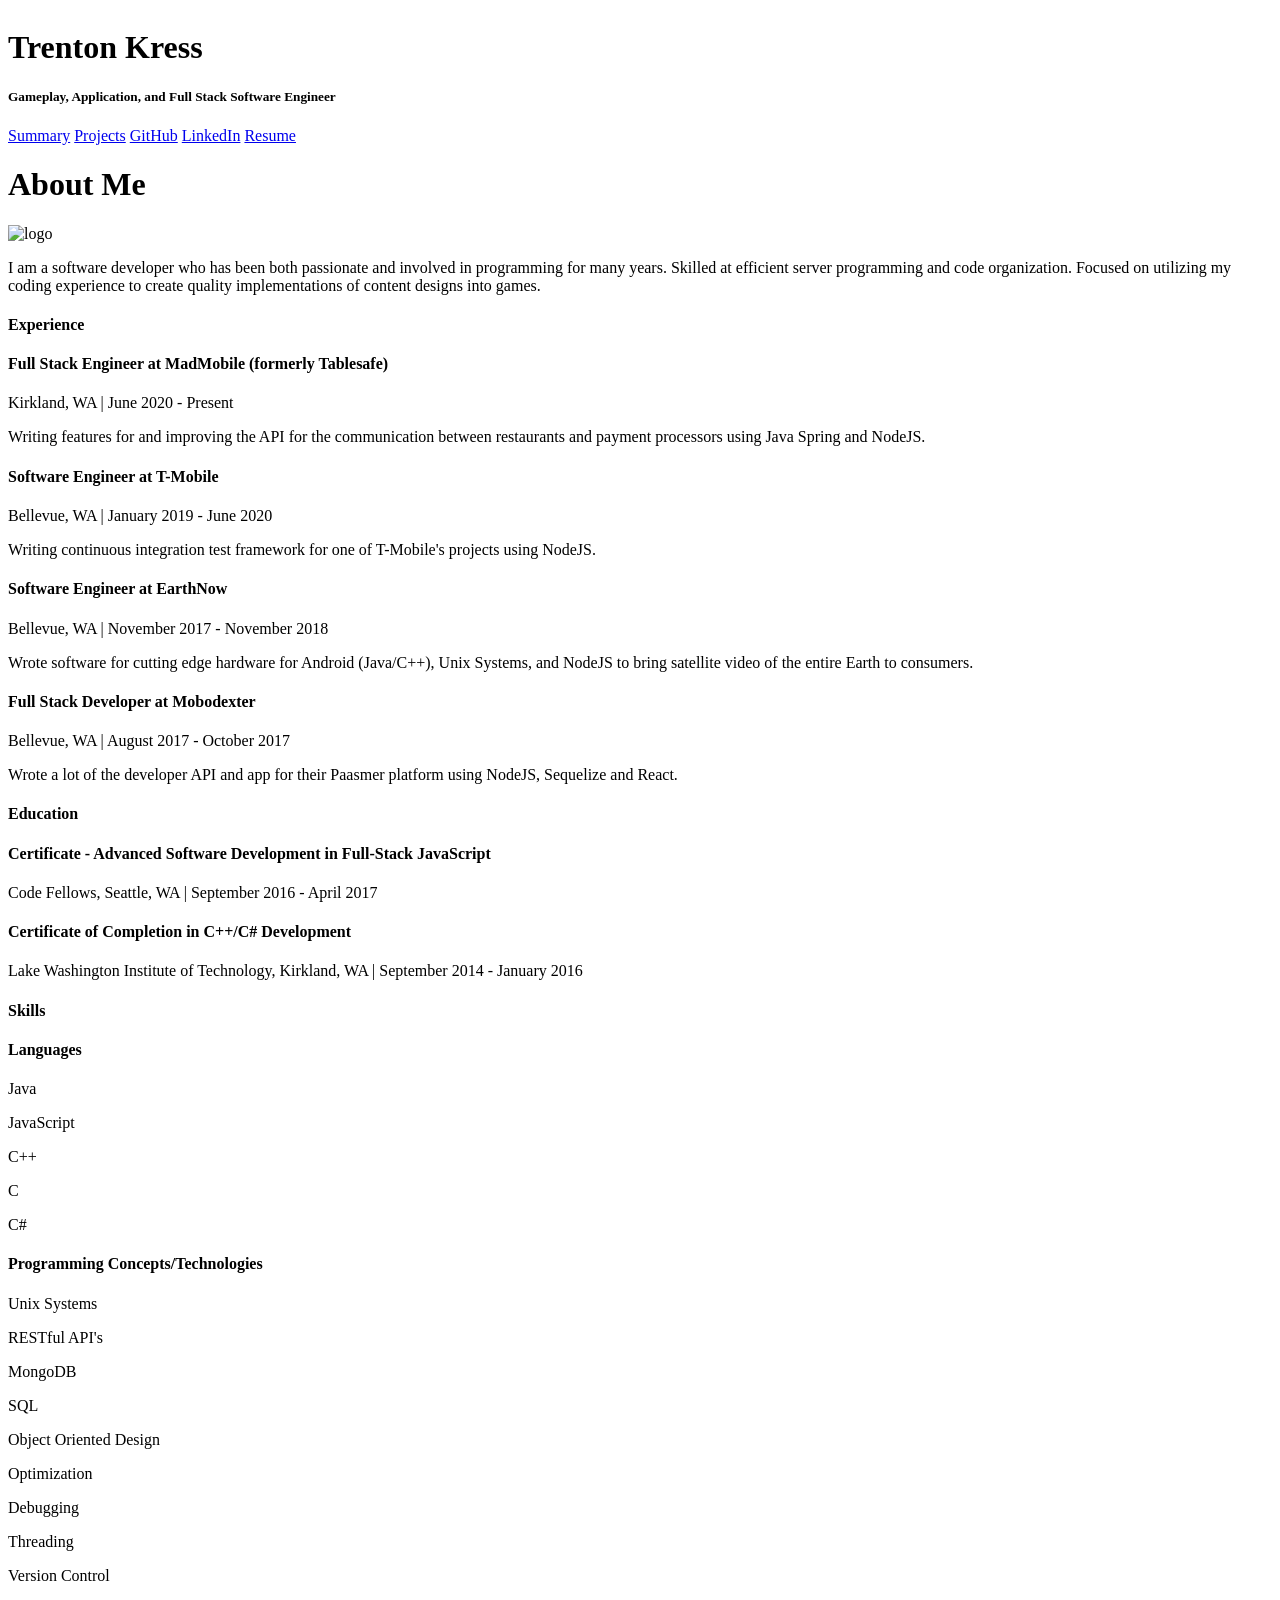
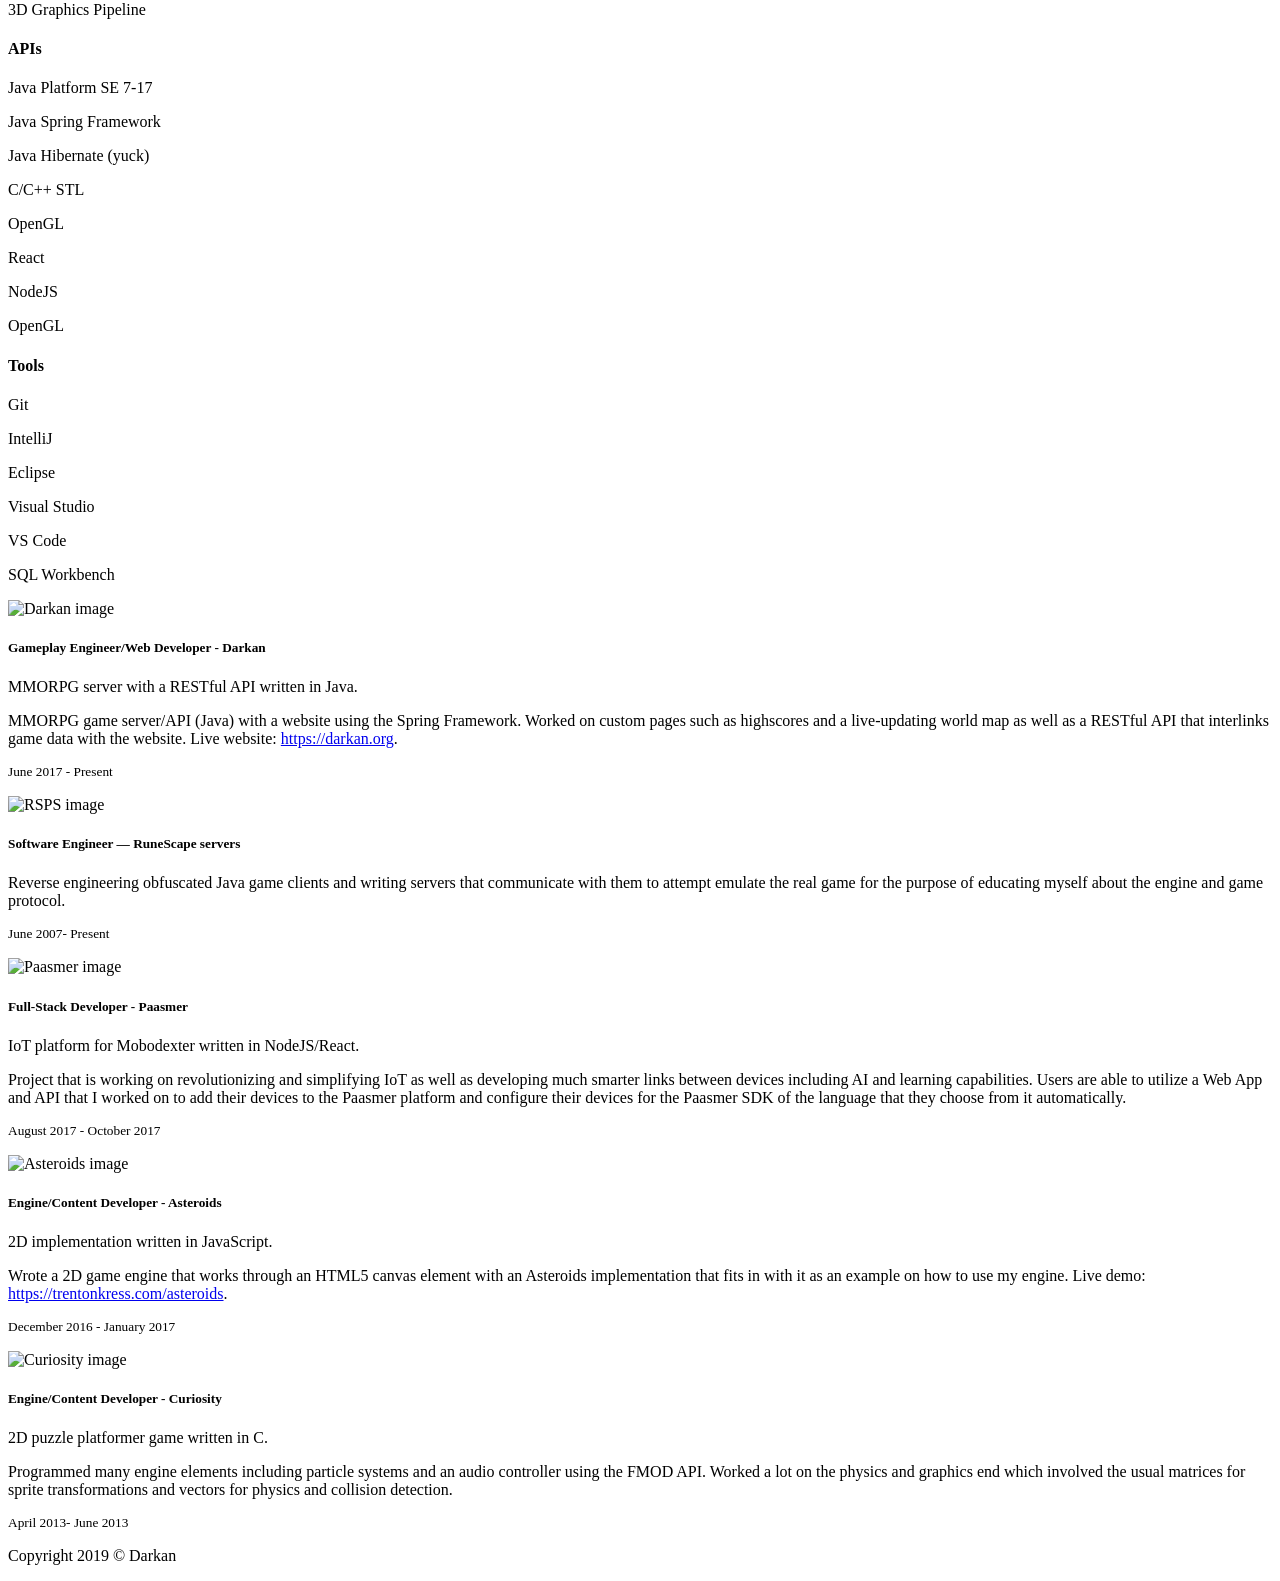
==== index.html @ 6476860b "Merge pull request #3 from titandino/master Update index.html" ====
<html>

<head>
  <meta charset="utf-8" />
  <title>Trenton Kress</title>
  <link rel="stylesheet" href="/css/bootstrap.min.css">
  <link rel="stylesheet" href="/css/themes/slate.css">
  <link rel="stylesheet" href="/css/global.css">
  <script src="https://ajax.googleapis.com/ajax/libs/jquery/3.3.1/jquery.min.js"></script>
  <script src="/js/bootstrap.min.js"></script>
</head>

<body>
  <div class="container">
    <header class="masthead row">
      <div class="col">
        <img class="logo masthead-brand" src="/assets/img/chikorita.png" alt="">
        <h1>Trenton Kress</h1>
        <h5>Gameplay, Application, and Full Stack Software Engineer</h4>
      </div>
      <div class="col">
        <nav class="nav nav-masthead justify-content-center">
          <a class="nav-link section-toggle" data-tab="summary" href="#">Summary</a>
          <a class="nav-link section-toggle" data-tab="projects" href="#">Projects</a>
          <a class="nav-link" href="https://github.com/titandino" target="_blank">GitHub</a>
          <a class="nav-link" href="https://www.linkedin.com/in/trenton-kress" target="_blank">LinkedIn</a>
          <a class="nav-link" href="https://drive.google.com/file/d/0B1y_ThoMC_09YlNmZk9OLUNFV00/view"
            target="_blank">Resume</a>
        </nav>
      </div>
    </header>
    <main>
      <div class="row tab-section" id="summary">
        <div class="col-xl-8 text-center">
          <div class="jumbotron jumbotron-fluid">
            <div class="container">
              <h1 class="display-4">About Me</h1>
              <img src="/assets/img/selfie.jpg" alt="logo">
              <p class="lead">I am a software developer who has been both passionate and involved in programming for
                many years.
                Skilled at efficient server programming and code organization. Focused on utilizing my coding experience
                to create quality implementations of content designs into games.</p>
            </div>
          </div>
          <div class="card mb-3">
            <div class="card-header text-center">
              <h4>Experience</h4>
            </div>
            <div class="card-body">
              <h4 class="line-separator">Full Stack Engineer at MadMobile (formerly Tablesafe)</h4>
              <p>Kirkland, WA | June 2020 - Present</p>
              <p>Writing features for and improving the API for the communication between restaurants and payment processors using Java Spring and NodeJS.</p>
              
              <h4 class="line-separator">Software Engineer at T-Mobile</h4>
              <p>Bellevue, WA | January 2019 - June 2020</p>
              <p>Writing continuous integration test framework for one of T-Mobile's projects using NodeJS.</p>

              <h4 class="line-separator">Software Engineer at EarthNow</h4>
              <p>Bellevue, WA | November 2017 - November 2018</p>
              <p>Wrote software for cutting edge hardware for Android (Java/C++), Unix Systems, and NodeJS to bring
                satellite video of the entire Earth to consumers.</p>

              <h4 class="line-separator">Full Stack Developer at Mobodexter</h4>
              <p>Bellevue, WA | August 2017 - October 2017</p>
              <p>Wrote a lot of the developer API and app for their Paasmer platform using NodeJS, Sequelize and React.
              </p>
            </div>
          </div>
          <div class="card mb-3">
            <div class="card-header text-center">
              <h4>Education</h4>
            </div>
            <div class="card-body">
              <h4 class="line-separator">Certificate - Advanced Software Development in Full-Stack JavaScript</h4>
              <p>Code Fellows, ​Seattle, WA | September 2016 - April 2017</p>

              <h4 class="line-separator">Certificate of Completion in C++/C# Development</h4>
              <p>Lake Washington Institute of Technology, ​Kirkland, WA | September 2014 - January 2016</p>
            </div>
          </div>
        </div>
        <div class="col-xl-4">
          <div class="card mb-3">
            <div class="card-header text-center">
              <h4>Skills</h4>
            </div>
            <div class="card-body">
              <div class="container skills-list text-center">
                <h4 class="line-separator">Languages</h4>
                <div class="col">
                  <p>Java</p>
                  <p>JavaScript</p>
                  <p>C++</p>
                  <p>C</p>
                  <p>C#</p>
                </div>

                <h4 class="line-separator">Programming Concepts/Technologies</h4>
                <div class="col">
                  <p>Unix Systems</p>
                  <p>RESTful API's</p>
                  <p>MongoDB</p>
                  <p>SQL</p>
                  <p>Object Oriented Design</p>
                  <p>Optimization</p>
                  <p>Debugging</p>
                  <p>Threading</p>
                  <p>Version Control</p>
                  <p>3D Graphics Pipeline</p>
                </div>

                <h4 class="line-separator">APIs</h4>
                <div class="col">
                  <p>Java Platform SE 7-17</p>
                  <p>Java Spring Framework</p>
                  <p>Java Hibernate (yuck)</p>
                  <p>C/C++ STL</p>
                  <p>OpenGL</p>
                  <p>React</p>
                  <p>NodeJS</p>
                  <p>OpenGL</p>
                </div>

                <h4 class="line-separator">Tools</h4>
                <div class="col">
                  <p>Git</p>
                  <p>IntelliJ</p>
                  <p>Eclipse</p>
                  <p>Visual Studio</p>
                  <p>VS Code</p>
                  <p>SQL Workbench</p>
                </div>
              </div>
            </div>
          </div>
        </div>
      </div>
      <div class="row tab-section" id="projects">
        <div class="card-group">
          <div class="card">
            <img class="card-img-top" src="/assets/img/darkan.png" alt="Darkan image">
            <div class="card-body">
              <h5 class="card-title">Gameplay Engineer/Web Developer - Darkan</h5>
              <p class="card-text">MMORPG server with a RESTful API written in Java.</p>
              <p class="card-text">MMORPG game server/API (Java) with a website using the Spring
                Framework. Worked on custom pages such as highscores and a
                live-updating world map as well as a RESTful API that interlinks game data
                with the website. Live website: <a href="https://darkan.org" target="_blank">https://darkan.org</a>.</p>
              <p class="card-text"><small class="text-muted">June 2017 - Present</small></p>
            </div>
          </div>
          <div class="card">
            <img class="card-img-top" src="/assets/img/runescape.png" alt="RSPS image">
            <div class="card-body">
              <h5 class="card-title">Software Engineer — RuneScape servers</h5>
              <p class="card-text">Reverse engineering obfuscated Java game clients and writing servers that communicate
                with them to
                attempt emulate the real game for the purpose of educating myself about the engine and game protocol.
              </p>
              <p class="card-text"><small class="text-muted">June 2007- Present</small></p>
            </div>
          </div>
          <div class="card">
            <img class="card-img-top" src="/assets/img/paasmer.png" alt="Paasmer image">
            <div class="card-body">
              <h5 class="card-title">Full-Stack Developer - Paasmer</h5>
              <p class="card-text">IoT platform for Mobodexter written in NodeJS/React.</p>
              <p class="card-text">Project that is working on revolutionizing and simplifying IoT as well as
                developing much smarter links between devices including AI and learning
                capabilities. Users are able to utilize a Web App and API that I worked on to
                add their devices to the Paasmer platform and configure their devices for
                the Paasmer SDK of the language that they choose from it automatically.</p>
              <p class="card-text"><small class="text-muted">August 2017 - October 2017</small></p>
            </div>
          </div>
        </div>
        <div class="card-group">
          <div class="card">
            <img class="card-img-top" src="/assets/img/asteroids.png" alt="Asteroids image">
            <div class="card-body">
              <h5 class="card-title">Engine/Content Developer - Asteroids</h5>
              <p class="card-text">2D implementation written in JavaScript.</p>
              <p class="card-text">Wrote a 2D game engine that works through an HTML5 canvas element
                with an Asteroids implementation that fits in with it as an example on how
                to use my engine. Live demo: <a href="https://trentonkress.com/asteroids/"
                  target="_blank">https://trentonkress.com/asteroids</a>.</p>
              <p class="card-text"><small class="text-muted">December 2016 - January 2017</small></p>
            </div>
          </div>
          <div class="card">
            <img class="card-img-top" src="/assets/img/curiosity.png" alt="Curiosity image">
            <div class="card-body">
              <h5 class="card-title">Engine/Content Developer - Curiosity</h5>
              <p class="card-text">2D puzzle platformer game written in C.</p>
              <p class="card-text">Programmed many engine elements including particle systems and an audio controller
                using the FMOD API.
                Worked a lot on the physics and graphics end which involved the usual matrices for sprite
                transformations and vectors for physics and collision detection.
              </p>
              <p class="card-text"><small class="text-muted">April 2013- June 2013</small></p>
            </div>
          </div>
        </div>
      </div>
    </main>
    <footer class="mastfoot row">
      <div class="col text-center">
        <p>Copyright 2019 &copy; Darkan</p>
      </div>
    </footer>
  </div>
  <script src="./js/script.js"></script>
</body>

</html>
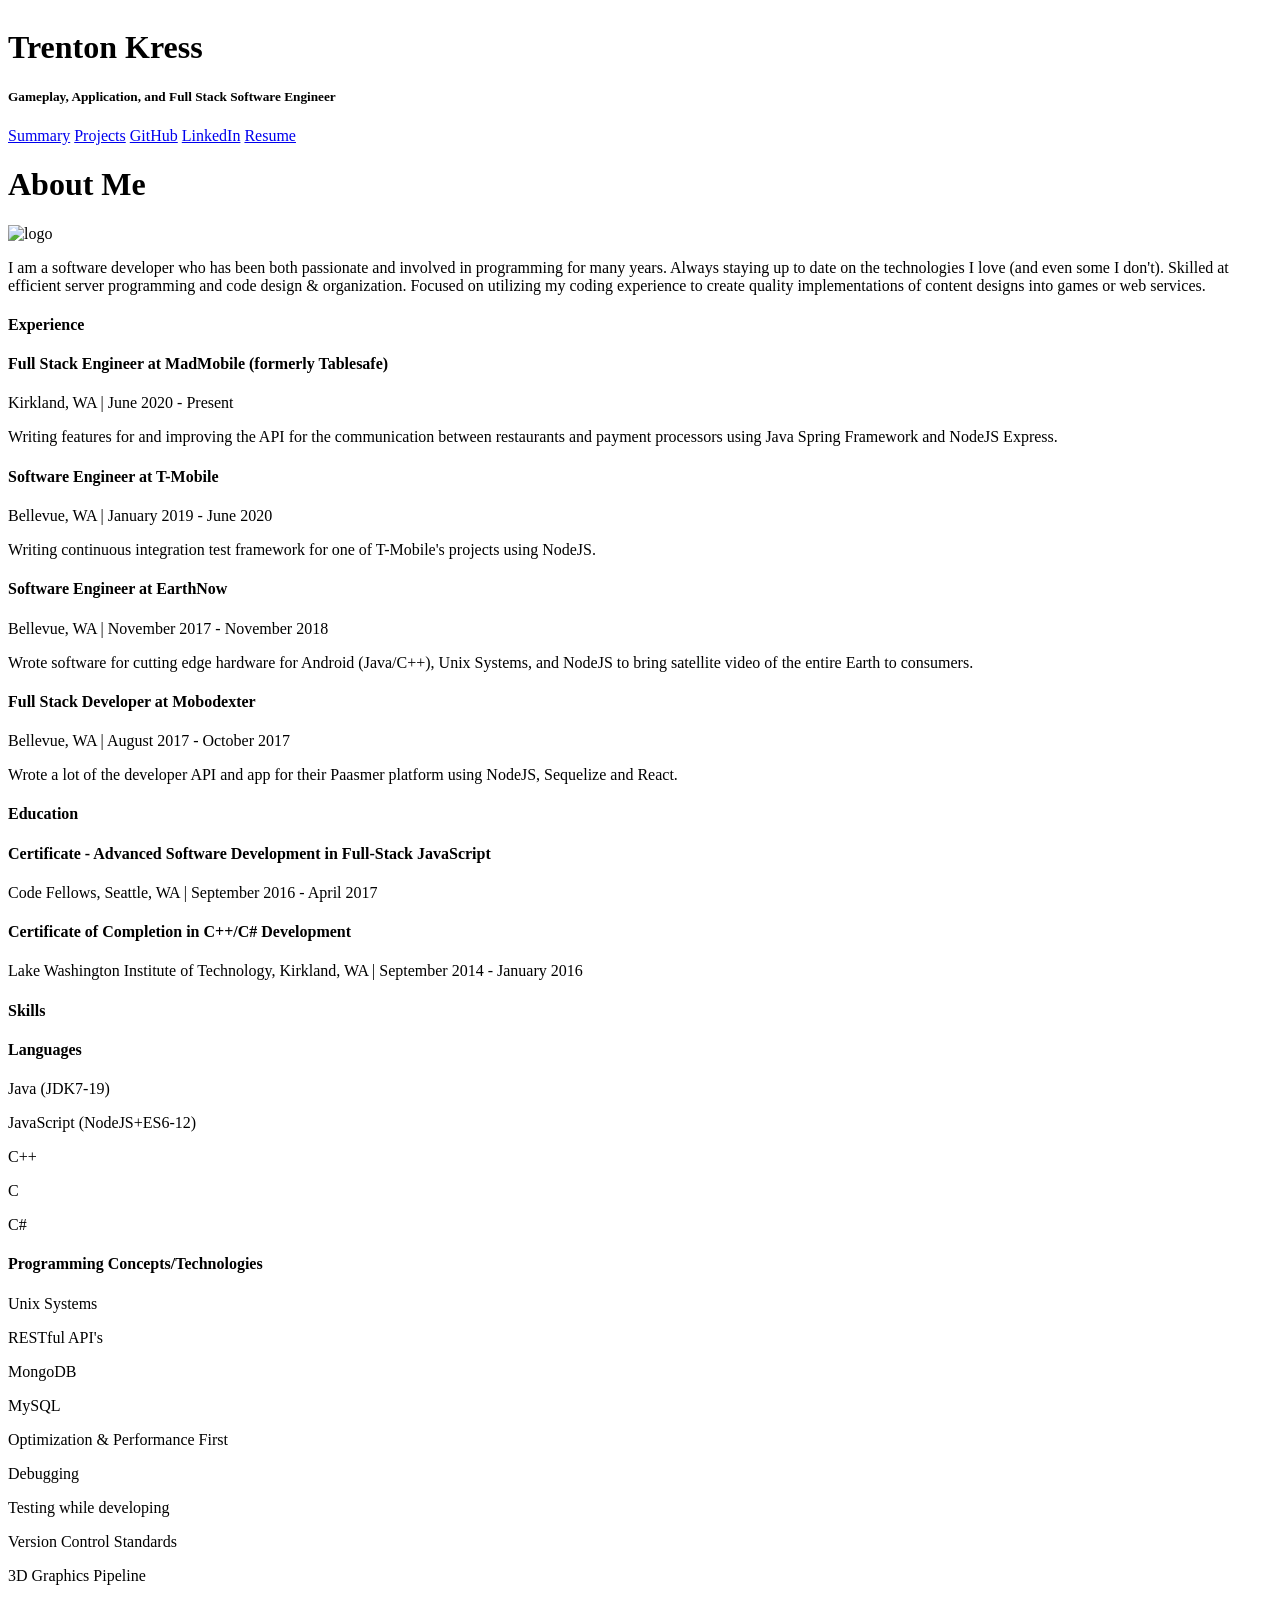
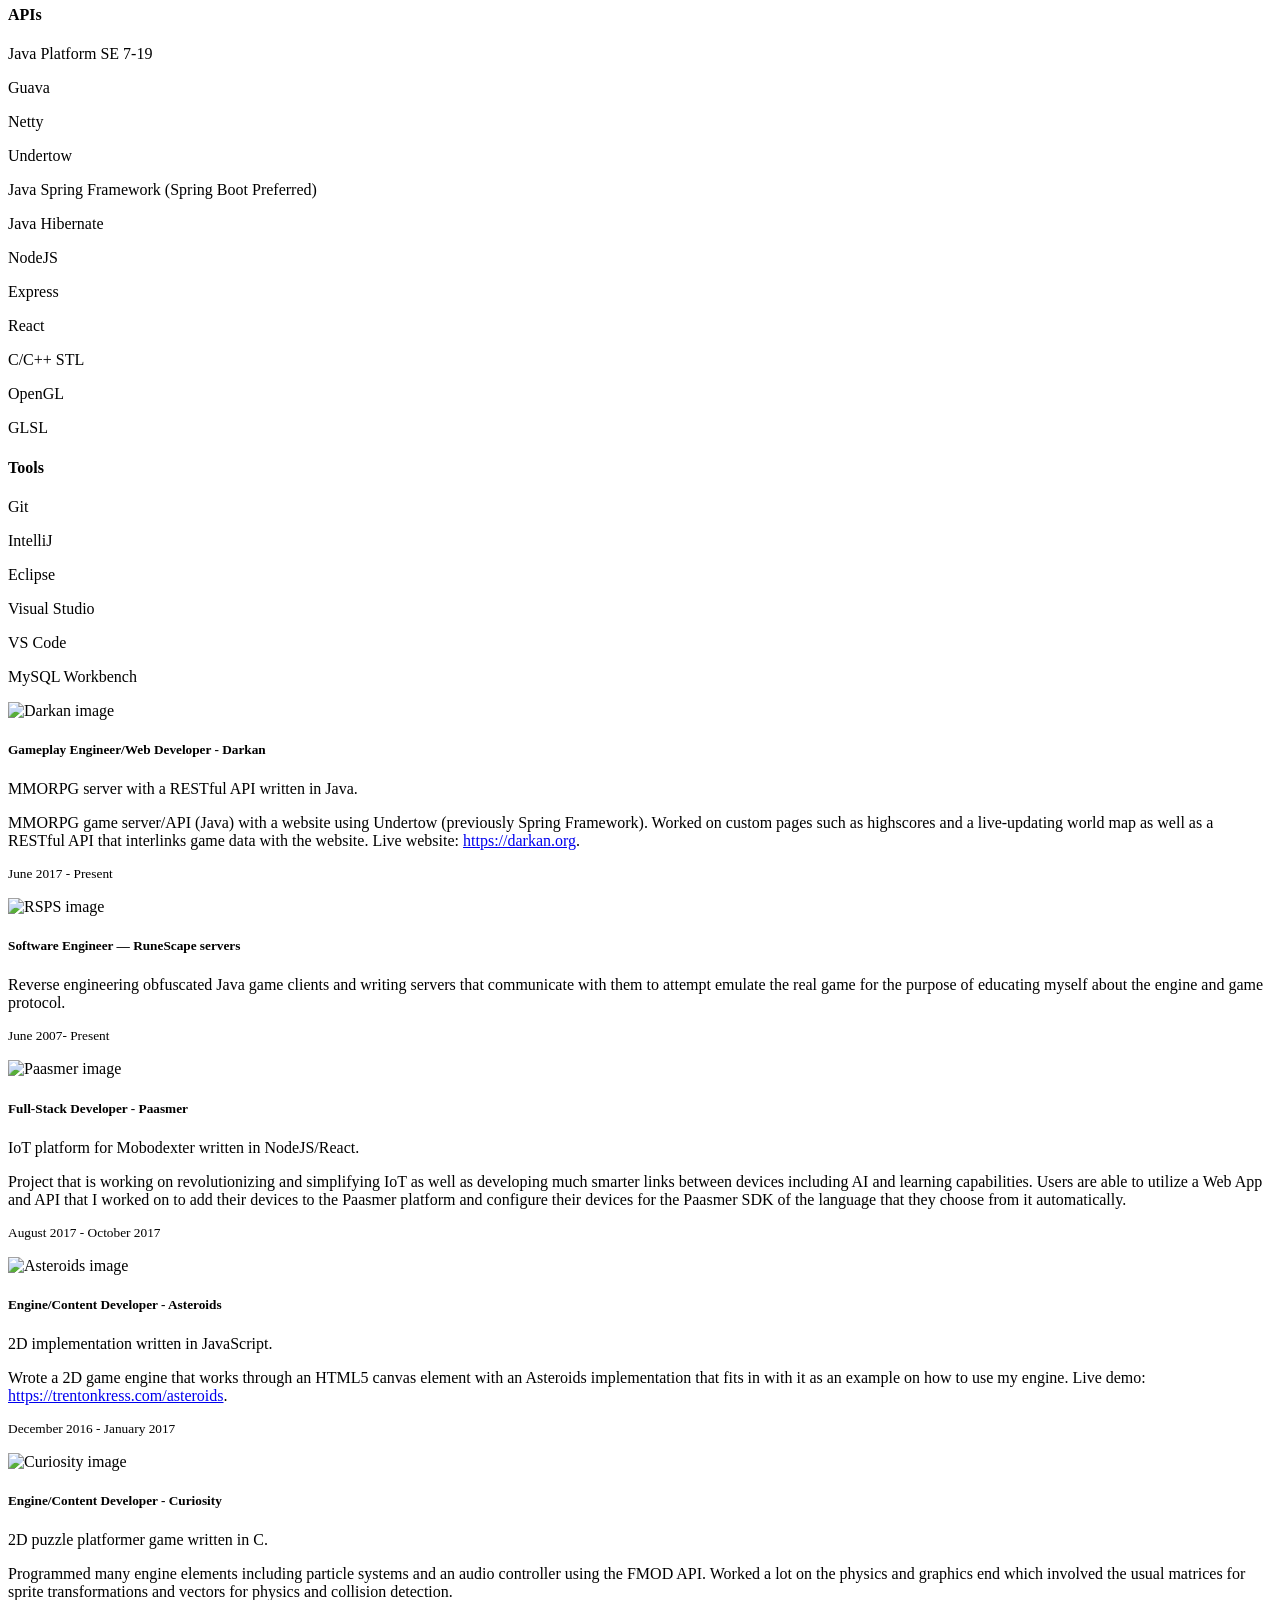
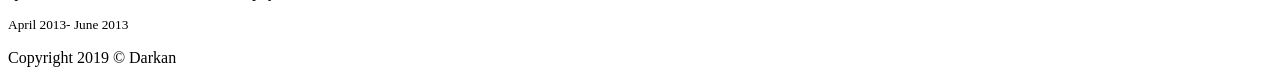
==== commit 69add24a: "Merge pull request #4 from titandino/master Update index.html" ====
--- a/index.html
+++ b/index.html
@@ -37,9 +37,9 @@
               <h1 class="display-4">About Me</h1>
               <img src="/assets/img/selfie.jpg" alt="logo">
               <p class="lead">I am a software developer who has been both passionate and involved in programming for
-                many years.
-                Skilled at efficient server programming and code organization. Focused on utilizing my coding experience
-                to create quality implementations of content designs into games.</p>
+                many years. Always staying up to date on the technologies I love (and even some I don't).
+                Skilled at efficient server programming and code design & organization. Focused on utilizing my coding experience
+                to create quality implementations of content designs into games or web services.</p>
             </div>
           </div>
           <div class="card mb-3">
@@ -49,7 +49,7 @@
             <div class="card-body">
               <h4 class="line-separator">Full Stack Engineer at MadMobile (formerly Tablesafe)</h4>
               <p>Kirkland, WA | June 2020 - Present</p>
-              <p>Writing features for and improving the API for the communication between restaurants and payment processors using Java Spring and NodeJS.</p>
+              <p>Writing features for and improving the API for the communication between restaurants and payment processors using Java Spring Framework and NodeJS Express.</p>
               
               <h4 class="line-separator">Software Engineer at T-Mobile</h4>
               <p>Bellevue, WA | January 2019 - June 2020</p>
@@ -88,8 +88,8 @@
               <div class="container skills-list text-center">
                 <h4 class="line-separator">Languages</h4>
                 <div class="col">
-                  <p>Java</p>
-                  <p>JavaScript</p>
+                  <p>Java (JDK7-19)</p>
+                  <p>JavaScript (NodeJS+ES6-12)</p>
                   <p>C++</p>
                   <p>C</p>
                   <p>C#</p>
@@ -100,25 +100,28 @@
                   <p>Unix Systems</p>
                   <p>RESTful API's</p>
                   <p>MongoDB</p>
-                  <p>SQL</p>
-                  <p>Object Oriented Design</p>
-                  <p>Optimization</p>
+                  <p>MySQL</p>
+                  <p>Optimization & Performance First</p>
                   <p>Debugging</p>
-                  <p>Threading</p>
-                  <p>Version Control</p>
+                  <p>Testing while developing</p>
+                  <p>Version Control Standards</p>
                   <p>3D Graphics Pipeline</p>
                 </div>
 
                 <h4 class="line-separator">APIs</h4>
                 <div class="col">
-                  <p>Java Platform SE 7-17</p>
-                  <p>Java Spring Framework</p>
-                  <p>Java Hibernate (yuck)</p>
+                  <p>Java Platform SE 7-19</p>
+                  <p>Guava</p>
+                  <p>Netty</p>
+                  <p>Undertow</p>
+                  <p>Java Spring Framework (Spring Boot Preferred)</p>
+                  <p>Java Hibernate</p>
+                  <p>NodeJS</p>
+                  <p>Express</p>
+                  <p>React</p>
                   <p>C/C++ STL</p>
                   <p>OpenGL</p>
-                  <p>React</p>
-                  <p>NodeJS</p>
-                  <p>OpenGL</p>
+                  <p>GLSL</p>
                 </div>
 
                 <h4 class="line-separator">Tools</h4>
@@ -128,7 +131,7 @@
                   <p>Eclipse</p>
                   <p>Visual Studio</p>
                   <p>VS Code</p>
-                  <p>SQL Workbench</p>
+                  <p>MySQL Workbench</p>
                 </div>
               </div>
             </div>
@@ -142,8 +145,8 @@
             <div class="card-body">
               <h5 class="card-title">Gameplay Engineer/Web Developer - Darkan</h5>
               <p class="card-text">MMORPG server with a RESTful API written in Java.</p>
-              <p class="card-text">MMORPG game server/API (Java) with a website using the Spring
-                Framework. Worked on custom pages such as highscores and a
+              <p class="card-text">MMORPG game server/API (Java) with a website using Undertow (previously Spring
+                Framework). Worked on custom pages such as highscores and a
                 live-updating world map as well as a RESTful API that interlinks game data
                 with the website. Live website: <a href="https://darkan.org" target="_blank">https://darkan.org</a>.</p>
               <p class="card-text"><small class="text-muted">June 2017 - Present</small></p>
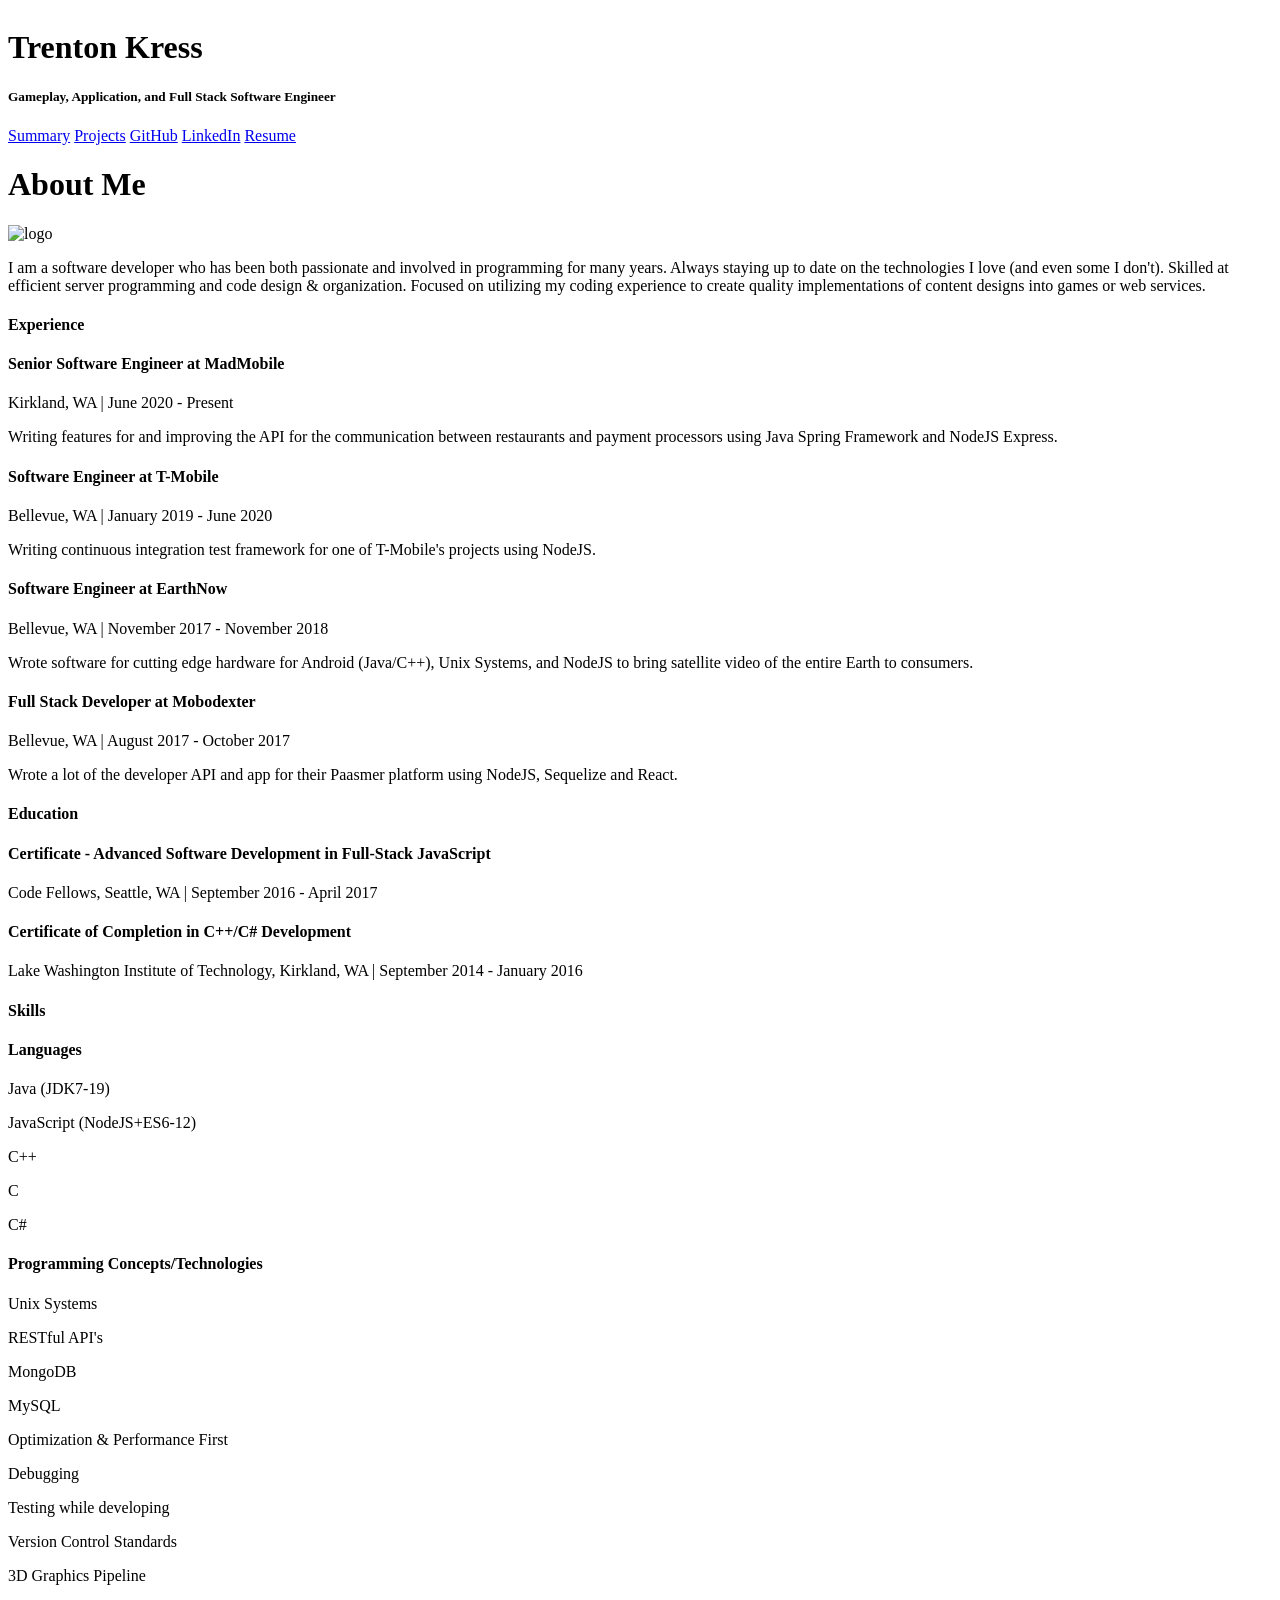
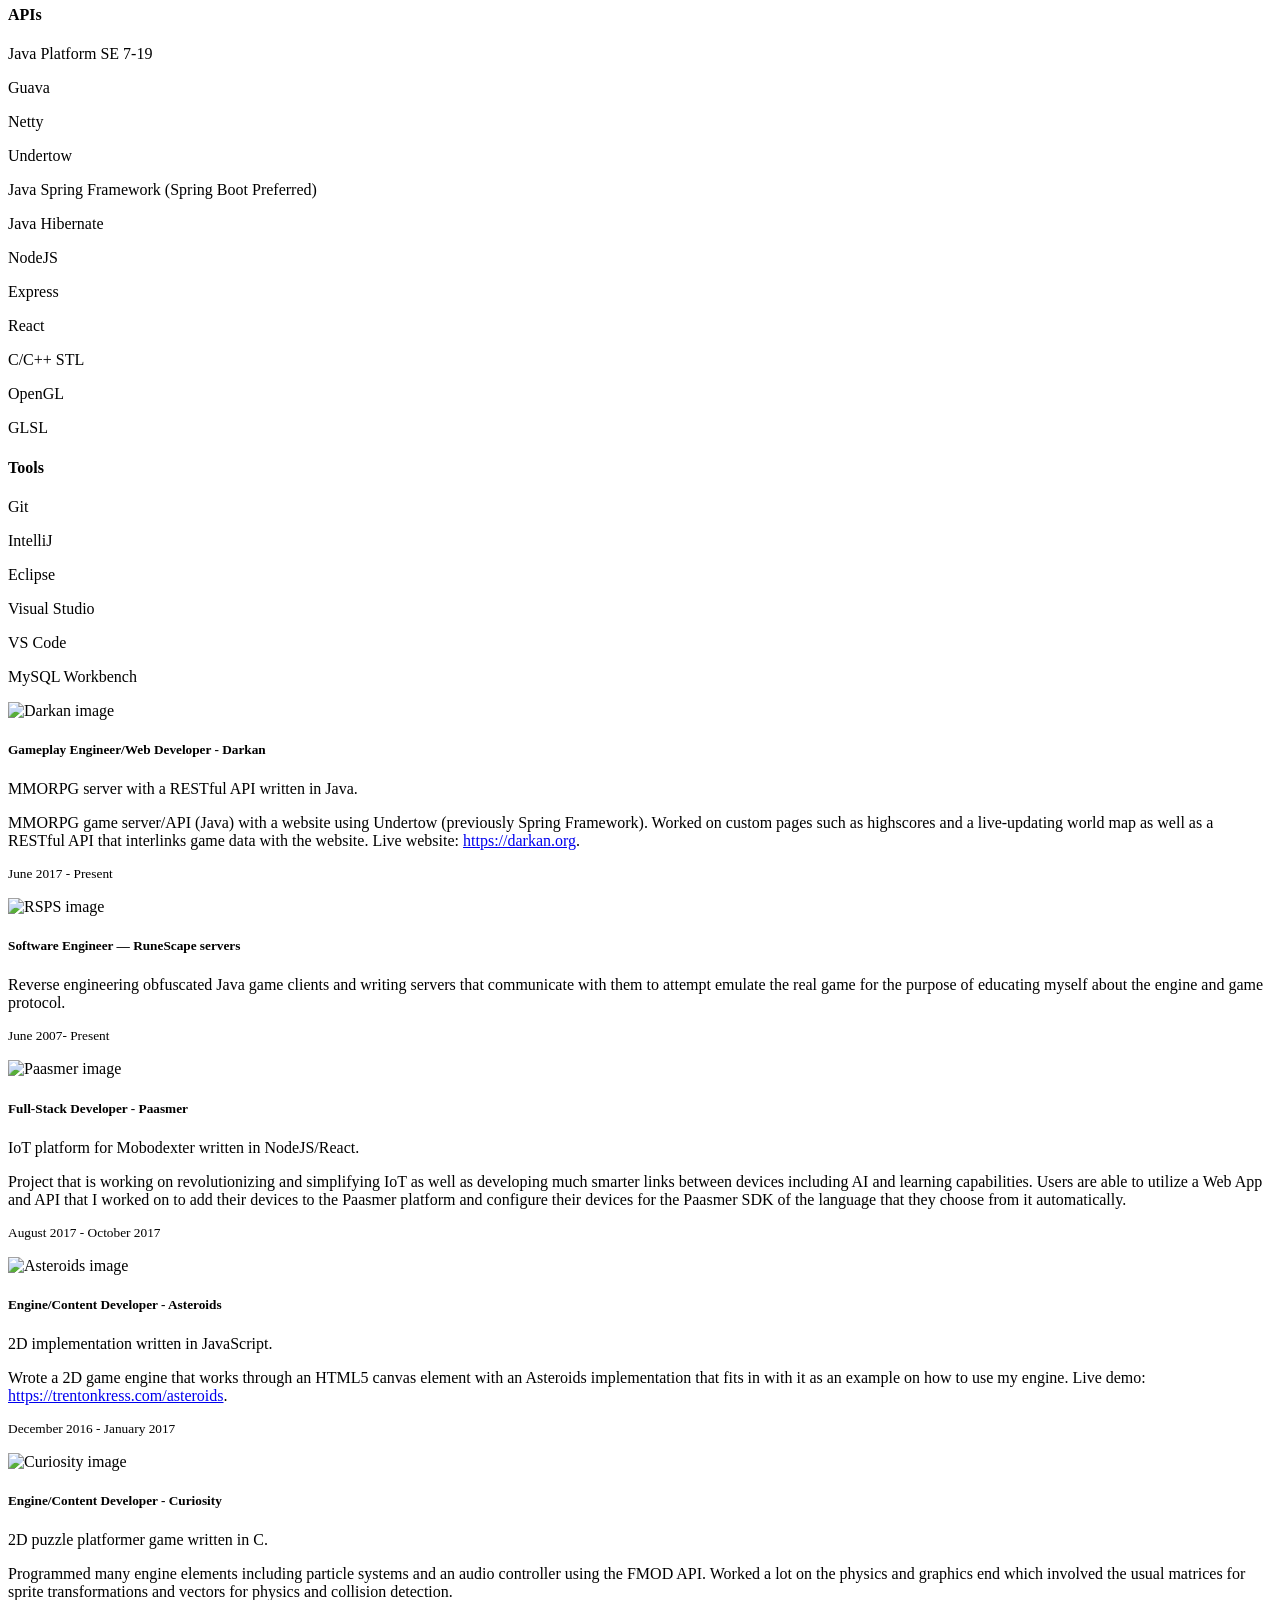
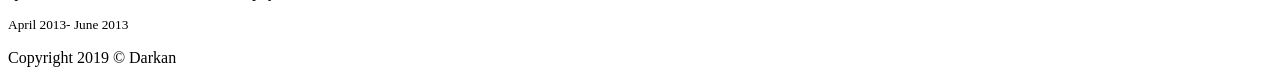
==== commit e3a95f81: "Update index.html" ====
--- a/index.html
+++ b/index.html
@@ -47,7 +47,7 @@
               <h4>Experience</h4>
             </div>
             <div class="card-body">
-              <h4 class="line-separator">Full Stack Engineer at MadMobile (formerly Tablesafe)</h4>
+              <h4 class="line-separator">Senior Software Engineer at MadMobile</h4>
               <p>Kirkland, WA | June 2020 - Present</p>
               <p>Writing features for and improving the API for the communication between restaurants and payment processors using Java Spring Framework and NodeJS Express.</p>
               
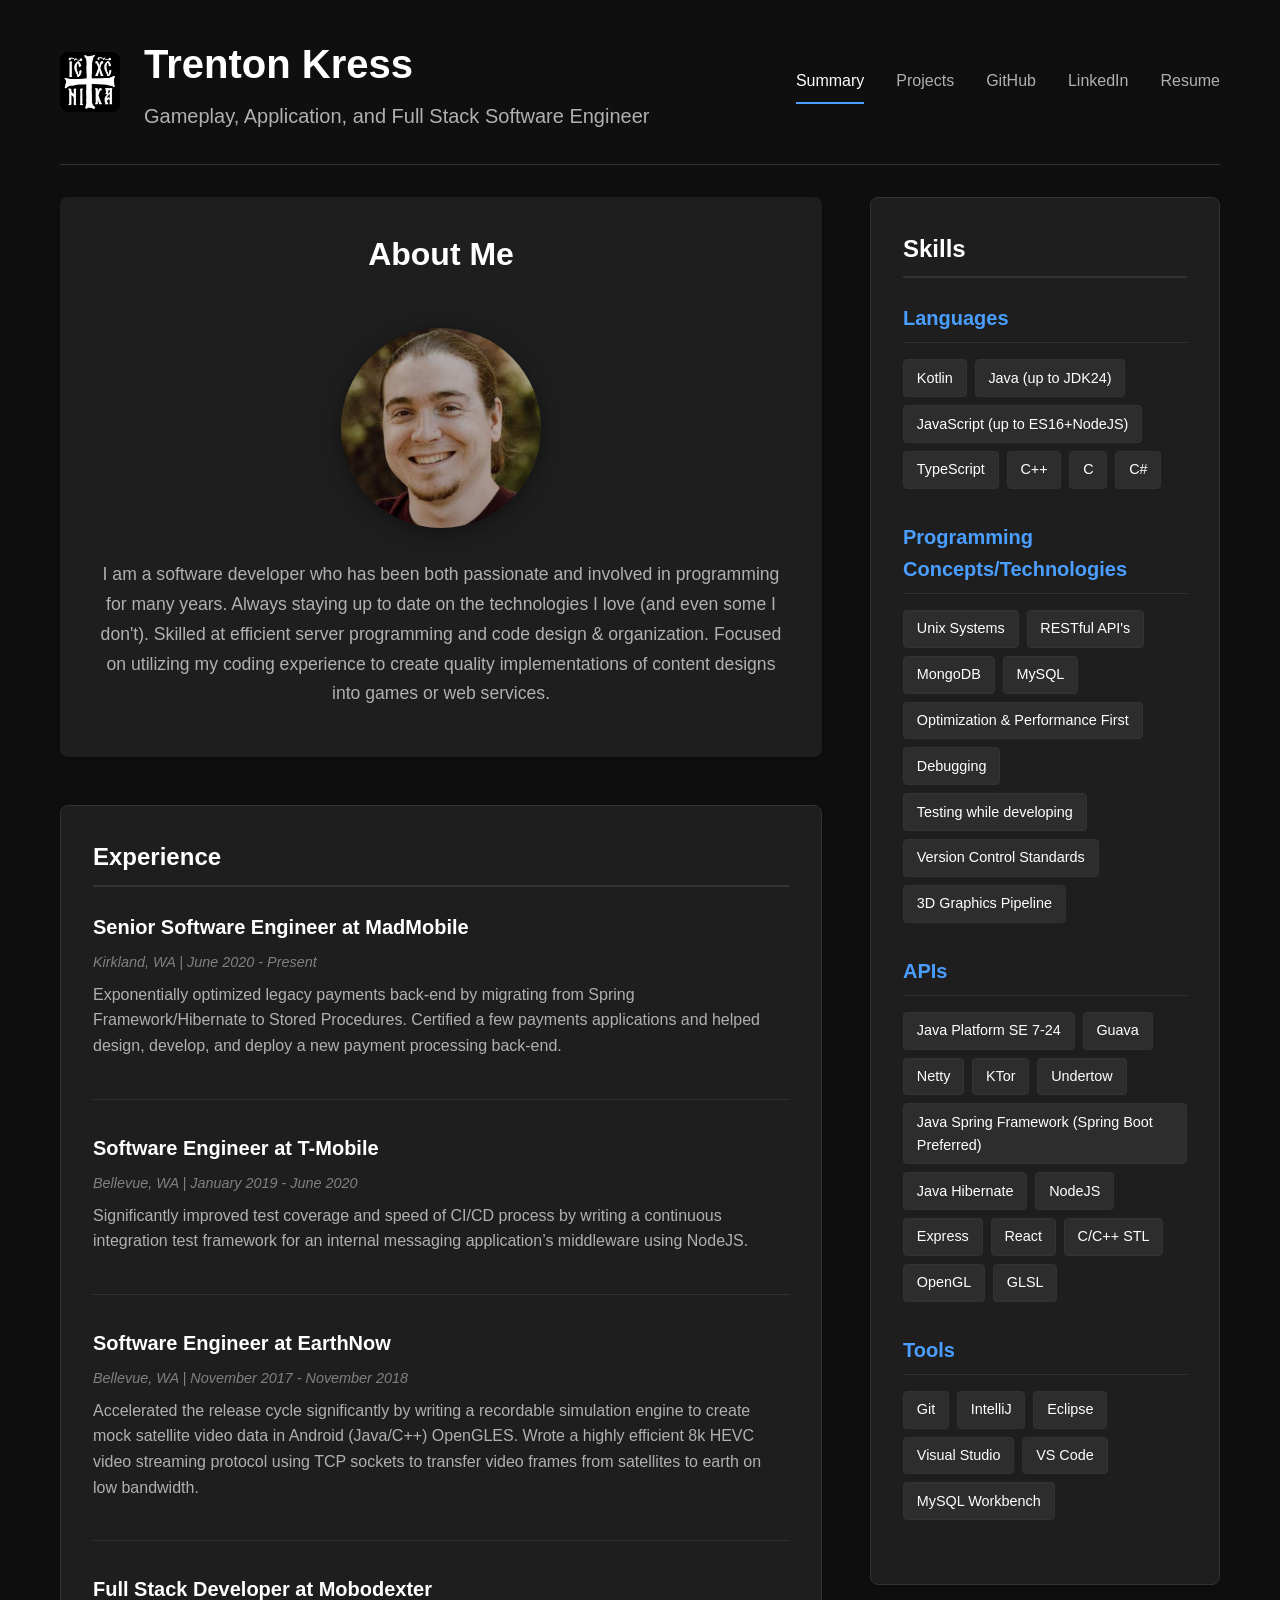
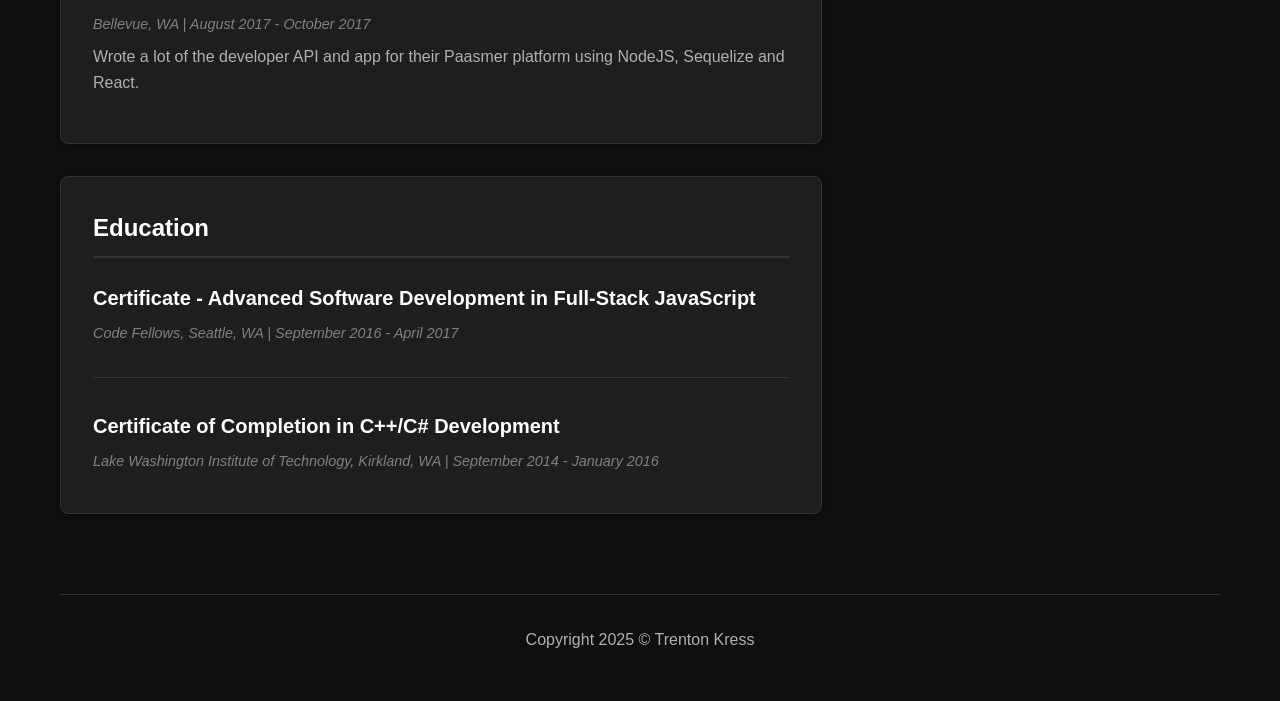
==== commit 121aec16: "feat: remove bootstrap and modernize the website to latest standards. update any outdated skills and" ====
--- a/index.html
+++ b/index.html
@@ -1,218 +1,255 @@
-<html>
+<!DOCTYPE html>
+<html lang="en">
 
 <head>
-  <meta charset="utf-8" />
-  <title>Trenton Kress</title>
-  <link rel="stylesheet" href="/css/bootstrap.min.css">
-  <link rel="stylesheet" href="/css/themes/slate.css">
+  <meta charset="utf-8">
+  <meta name="viewport" content="width=device-width, initial-scale=1">
+  <title>Trenton Kress - Software Engineer</title>
+  <meta name="description" content="Gameplay, Application, and Full Stack Software Engineer with experience in Java, JavaScript, C++, and modern web technologies.">
+  <meta name="keywords" content="software engineer, full stack developer, java, javascript, nodejs, react, web development">
+  <meta name="author" content="Trenton Kress">
+  
+  <link rel="dns-prefetch" href="https://github.com">
+  <link rel="dns-prefetch" href="https://linkedin.com">
+  <link rel="dns-prefetch" href="https://drive.google.com">
+  
+  <meta property="og:type" content="website">
+  <meta property="og:url" content="https://trentonkress.com/">
+  <meta property="og:title" content="Trenton Kress - Software Engineer">
+  <meta property="og:description" content="Gameplay, Application, and Full Stack Software Engineer with experience in Java, JavaScript, C++, and modern web technologies.">
+  <meta property="og:image" content="/assets/img/selfie.png">
+
+  <meta property="twitter:card" content="summary_large_image">
+  <meta property="twitter:url" content="https://trentonkress.com/">
+  <meta property="twitter:title" content="Trenton Kress - Software Engineer">
+  <meta property="twitter:description" content="Gameplay, Application, and Full Stack Software Engineer with experience in Java, JavaScript, C++, and modern web technologies.">
+  <meta property="twitter:image" content="/assets/img/selfie.png">
+  
+  <link rel="icon" href="/favicon.ico" type="image/x-icon">
+  <link rel="manifest" href="/manifest.json">
   <link rel="stylesheet" href="/css/global.css">
-  <script src="https://ajax.googleapis.com/ajax/libs/jquery/3.3.1/jquery.min.js"></script>
-  <script src="/js/bootstrap.min.js"></script>
 </head>
 
 <body>
   <div class="container">
-    <header class="masthead row">
-      <div class="col">
-        <img class="logo masthead-brand" src="/assets/img/chikorita.png" alt="">
-        <h1>Trenton Kress</h1>
-        <h5>Gameplay, Application, and Full Stack Software Engineer</h4>
-      </div>
-      <div class="col">
-        <nav class="nav nav-masthead justify-content-center">
-          <a class="nav-link section-toggle" data-tab="summary" href="#">Summary</a>
-          <a class="nav-link section-toggle" data-tab="projects" href="#">Projects</a>
-          <a class="nav-link" href="https://github.com/titandino" target="_blank">GitHub</a>
-          <a class="nav-link" href="https://www.linkedin.com/in/trenton-kress" target="_blank">LinkedIn</a>
-          <a class="nav-link" href="https://drive.google.com/file/d/0B1y_ThoMC_09YlNmZk9OLUNFV00/view"
-            target="_blank">Resume</a>
+    <header class="header">
+      <div class="header-content">
+        <div class="header-left">
+          <img class="logo" src="/assets/img/icxc.png" alt="Jesus Christ Conquers">
+          <div class="header-text">
+            <h1>Trenton Kress</h1>
+            <h2>Gameplay, Application, and Full Stack Software Engineer</h2>
+          </div>
+        </div>
+        <nav class="nav" role="navigation" aria-label="Main navigation">
+          <a class="nav-link section-toggle" data-tab="summary" href="#summary">Summary</a>
+          <a class="nav-link section-toggle" data-tab="projects" href="#projects">Projects</a>
+          <a class="nav-link" href="https://github.com/titandino" target="_blank" rel="noopener noreferrer">GitHub</a>
+          <a class="nav-link" href="https://www.linkedin.com/in/trenton-kress" target="_blank" rel="noopener noreferrer">LinkedIn</a>
+          <a class="nav-link" href="https://drive.google.com/file/d/0B1y_ThoMC_09YlNmZk9OLUNFV00/view" target="_blank" rel="noopener noreferrer">Resume</a>
         </nav>
       </div>
     </header>
-    <main>
-      <div class="row tab-section" id="summary">
-        <div class="col-xl-8 text-center">
-          <div class="jumbotron jumbotron-fluid">
-            <div class="container">
-              <h1 class="display-4">About Me</h1>
-              <img src="/assets/img/selfie.jpg" alt="logo">
+
+    <main role="main">
+      <section class="tab-section active" id="summary">
+        <div class="content-layout">
+          <div class="main-content">
+            <div class="about-section">
+              <h3>About Me</h3>
+              <img src="/assets/img/selfie.png" alt="Professional headshot of Trenton Kress" class="profile-img" loading="lazy">
               <p class="lead">I am a software developer who has been both passionate and involved in programming for
                 many years. Always staying up to date on the technologies I love (and even some I don't).
                 Skilled at efficient server programming and code design & organization. Focused on utilizing my coding experience
                 to create quality implementations of content designs into games or web services.</p>
             </div>
-          </div>
-          <div class="card mb-3">
-            <div class="card-header text-center">
-              <h4>Experience</h4>
-            </div>
-            <div class="card-body">
-              <h4 class="line-separator">Senior Software Engineer at MadMobile</h4>
-              <p>Kirkland, WA | June 2020 - Present</p>
-              <p>Writing features for and improving the API for the communication between restaurants and payment processors using Java Spring Framework and NodeJS Express.</p>
-              
-              <h4 class="line-separator">Software Engineer at T-Mobile</h4>
-              <p>Bellevue, WA | January 2019 - June 2020</p>
-              <p>Writing continuous integration test framework for one of T-Mobile's projects using NodeJS.</p>
-
-              <h4 class="line-separator">Software Engineer at EarthNow</h4>
-              <p>Bellevue, WA | November 2017 - November 2018</p>
-              <p>Wrote software for cutting edge hardware for Android (Java/C++), Unix Systems, and NodeJS to bring
-                satellite video of the entire Earth to consumers.</p>
-
-              <h4 class="line-separator">Full Stack Developer at Mobodexter</h4>
-              <p>Bellevue, WA | August 2017 - October 2017</p>
-              <p>Wrote a lot of the developer API and app for their Paasmer platform using NodeJS, Sequelize and React.
-              </p>
-            </div>
-          </div>
-          <div class="card mb-3">
-            <div class="card-header text-center">
-              <h4>Education</h4>
-            </div>
-            <div class="card-body">
-              <h4 class="line-separator">Certificate - Advanced Software Development in Full-Stack JavaScript</h4>
-              <p>Code Fellows, ​Seattle, WA | September 2016 - April 2017</p>
-
-              <h4 class="line-separator">Certificate of Completion in C++/C# Development</h4>
-              <p>Lake Washington Institute of Technology, ​Kirkland, WA | September 2014 - January 2016</p>
-            </div>
-          </div>
+
+            <div class="card">
+              <h4 class="card-title">Experience</h4>
+              <div class="card-content">
+                <div class="experience-item">
+                  <h5>Senior Software Engineer at MadMobile</h5>
+                  <p class="date">Kirkland, WA | <time datetime="2020-06">June 2020 - Present</time></p>
+                  <p>Exponentially optimized legacy payments back-end by migrating from Spring Framework/Hibernate to Stored Procedures. Certified a few payments applications and helped design, develop, and deploy a new payment processing back-end.</p>
+                </div>
+                
+                <div class="experience-item">
+                  <h5>Software Engineer at T-Mobile</h5>
+                  <p class="date">Bellevue, WA | <time datetime="2019-01/2020-06">January 2019 - June 2020</time></p>
+                  <p>Significantly improved test coverage and speed of CI/CD process by writing a continuous integration test framework for an internal messaging application’s middleware using NodeJS.</p>
+                </div>
+
+                <div class="experience-item">
+                  <h5>Software Engineer at EarthNow</h5>
+                  <p class="date">Bellevue, WA | <time datetime="2017-11/2018-11">November 2017 - November 2018</time></p>
+                  <p>Accelerated the release cycle significantly by writing a recordable simulation engine to create mock satellite video data in Android (Java/C++) OpenGLES. Wrote a highly efficient 8k HEVC video streaming protocol using TCP sockets to transfer video frames from satellites to earth on low bandwidth.</p>
+                </div>
+
+                <div class="experience-item">
+                  <h5>Full Stack Developer at Mobodexter</h5>
+                  <p class="date">Bellevue, WA | <time datetime="2017-08/2017-10">August 2017 - October 2017</time></p>
+                  <p>Wrote a lot of the developer API and app for their Paasmer platform using NodeJS, Sequelize and React.</p>
+                </div>
+              </div>
+            </div>
+
+            <div class="card">
+              <h4 class="card-title">Education</h4>
+              <div class="card-content">
+                <div class="education-item">
+                  <h5>Certificate - Advanced Software Development in Full-Stack JavaScript</h5>
+                  <p class="date">Code Fellows, Seattle, WA | <time datetime="2016-09/2017-04">September 2016 - April 2017</time></p>
+                </div>
+
+                <div class="education-item">
+                  <h5>Certificate of Completion in C++/C# Development</h5>
+                  <p class="date">Lake Washington Institute of Technology, Kirkland, WA | <time datetime="2014-09/2016-01">September 2014 - January 2016</time></p>
+                </div>
+              </div>
+            </div>
+          </div>
+
+          <aside class="sidebar">
+            <div class="card">
+              <h4 class="card-title">Skills</h4>
+              <div class="card-content">
+                <div class="skill-category">
+                  <h5>Languages</h5>
+                  <div class="skill-tags">
+                    <span class="skill-tag">Kotlin</span>
+                    <span class="skill-tag">Java (up to JDK24)</span>
+                    <span class="skill-tag">JavaScript (up to ES16+NodeJS)</span>
+                    <span class="skill-tag">TypeScript</span>
+                    <span class="skill-tag">C++</span>
+                    <span class="skill-tag">C</span>
+                    <span class="skill-tag">C#</span>
+                  </div>
+                </div>
+
+                <div class="skill-category">
+                  <h5>Programming Concepts/Technologies</h5>
+                  <div class="skill-tags">
+                    <span class="skill-tag">Unix Systems</span>
+                    <span class="skill-tag">RESTful API's</span>
+                    <span class="skill-tag">MongoDB</span>
+                    <span class="skill-tag">MySQL</span>
+                    <span class="skill-tag">Optimization & Performance First</span>
+                    <span class="skill-tag">Debugging</span>
+                    <span class="skill-tag">Testing while developing</span>
+                    <span class="skill-tag">Version Control Standards</span>
+                    <span class="skill-tag">3D Graphics Pipeline</span>
+                  </div>
+                </div>
+
+                <div class="skill-category">
+                  <h5>APIs</h5>
+                  <div class="skill-tags">
+                    <span class="skill-tag">Java Platform SE 7-24</span>
+                    <span class="skill-tag">Guava</span>
+                    <span class="skill-tag">Netty</span>
+                    <span class="skill-tag">KTor</span>
+                    <span class="skill-tag">Undertow</span>
+                    <span class="skill-tag">Java Spring Framework (Spring Boot Preferred)</span>
+                    <span class="skill-tag">Java Hibernate</span>
+                    <span class="skill-tag">NodeJS</span>
+                    <span class="skill-tag">Express</span>
+                    <span class="skill-tag">React</span>
+                    <span class="skill-tag">C/C++ STL</span>
+                    <span class="skill-tag">OpenGL</span>
+                    <span class="skill-tag">GLSL</span>
+                  </div>
+                </div>
+
+                <div class="skill-category">
+                  <h5>Tools</h5>
+                  <div class="skill-tags">
+                    <span class="skill-tag">Git</span>
+                    <span class="skill-tag">IntelliJ</span>
+                    <span class="skill-tag">Eclipse</span>
+                    <span class="skill-tag">Visual Studio</span>
+                    <span class="skill-tag">VS Code</span>
+                    <span class="skill-tag">MySQL Workbench</span>
+                  </div>
+                </div>
+              </div>
+            </div>
+          </aside>
         </div>
-        <div class="col-xl-4">
-          <div class="card mb-3">
-            <div class="card-header text-center">
-              <h4>Skills</h4>
-            </div>
-            <div class="card-body">
-              <div class="container skills-list text-center">
-                <h4 class="line-separator">Languages</h4>
-                <div class="col">
-                  <p>Java (JDK7-19)</p>
-                  <p>JavaScript (NodeJS+ES6-12)</p>
-                  <p>C++</p>
-                  <p>C</p>
-                  <p>C#</p>
-                </div>
-
-                <h4 class="line-separator">Programming Concepts/Technologies</h4>
-                <div class="col">
-                  <p>Unix Systems</p>
-                  <p>RESTful API's</p>
-                  <p>MongoDB</p>
-                  <p>MySQL</p>
-                  <p>Optimization & Performance First</p>
-                  <p>Debugging</p>
-                  <p>Testing while developing</p>
-                  <p>Version Control Standards</p>
-                  <p>3D Graphics Pipeline</p>
-                </div>
-
-                <h4 class="line-separator">APIs</h4>
-                <div class="col">
-                  <p>Java Platform SE 7-19</p>
-                  <p>Guava</p>
-                  <p>Netty</p>
-                  <p>Undertow</p>
-                  <p>Java Spring Framework (Spring Boot Preferred)</p>
-                  <p>Java Hibernate</p>
-                  <p>NodeJS</p>
-                  <p>Express</p>
-                  <p>React</p>
-                  <p>C/C++ STL</p>
-                  <p>OpenGL</p>
-                  <p>GLSL</p>
-                </div>
-
-                <h4 class="line-separator">Tools</h4>
-                <div class="col">
-                  <p>Git</p>
-                  <p>IntelliJ</p>
-                  <p>Eclipse</p>
-                  <p>Visual Studio</p>
-                  <p>VS Code</p>
-                  <p>MySQL Workbench</p>
-                </div>
-              </div>
-            </div>
-          </div>
-        </div>
-      </div>
-      <div class="row tab-section" id="projects">
-        <div class="card-group">
-          <div class="card">
-            <img class="card-img-top" src="/assets/img/darkan.png" alt="Darkan image">
-            <div class="card-body">
-              <h5 class="card-title">Gameplay Engineer/Web Developer - Darkan</h5>
-              <p class="card-text">MMORPG server with a RESTful API written in Java.</p>
-              <p class="card-text">MMORPG game server/API (Java) with a website using Undertow (previously Spring
+      </section>
+
+      <section class="tab-section" id="projects">
+        <div class="projects-grid">
+          <div class="project-card">
+            <img src="/assets/img/darkan.png" alt="Screenshot of Darkan MMORPG game interface" loading="lazy">
+            <div class="project-content">
+              <h4>Gameplay Engineer/Web Developer - Darkan</h4>
+              <p class="project-summary">MMORPG server with a RESTful API written in Java.</p>
+              <p>MMORPG game server/API (Java) with a website using Undertow (previously Spring
                 Framework). Worked on custom pages such as highscores and a
                 live-updating world map as well as a RESTful API that interlinks game data
-                with the website. Live website: <a href="https://darkan.org" target="_blank">https://darkan.org</a>.</p>
-              <p class="card-text"><small class="text-muted">June 2017 - Present</small></p>
-            </div>
-          </div>
-          <div class="card">
-            <img class="card-img-top" src="/assets/img/runescape.png" alt="RSPS image">
-            <div class="card-body">
-              <h5 class="card-title">Software Engineer — RuneScape servers</h5>
-              <p class="card-text">Reverse engineering obfuscated Java game clients and writing servers that communicate
-                with them to
-                attempt emulate the real game for the purpose of educating myself about the engine and game protocol.
-              </p>
-              <p class="card-text"><small class="text-muted">June 2007- Present</small></p>
-            </div>
-          </div>
-          <div class="card">
-            <img class="card-img-top" src="/assets/img/paasmer.png" alt="Paasmer image">
-            <div class="card-body">
-              <h5 class="card-title">Full-Stack Developer - Paasmer</h5>
-              <p class="card-text">IoT platform for Mobodexter written in NodeJS/React.</p>
-              <p class="card-text">Project that is working on revolutionizing and simplifying IoT as well as
+                with the website. Live website: <a href="https://darkan.org" target="_blank" rel="noopener noreferrer">https://darkan.org</a>.</p>
+              <p class="project-date"><time datetime="2017-06">June 2017 - Present</time></p>
+            </div>
+          </div>
+
+          <div class="project-card">
+            <img src="/assets/img/runescape.png" alt="RuneScape private server development screenshot" loading="lazy">
+            <div class="project-content">
+              <h4>Software Engineer — RuneScape servers</h4>
+              <p>Reverse engineering obfuscated Java game clients and writing servers that communicate
+                with them to attempt emulate the real game for the purpose of educating myself about the engine and game protocol.</p>
+              <p class="project-date"><time datetime="2007-06">June 2007- Present</time></p>
+            </div>
+          </div>
+
+          <div class="project-card">
+            <img src="/assets/img/paasmer.png" alt="Paasmer IoT platform interface" loading="lazy">
+            <div class="project-content">
+              <h4>Full-Stack Developer - Paasmer</h4>
+              <p class="project-summary">IoT platform for Mobodexter written in NodeJS/React.</p>
+              <p>Project that is working on revolutionizing and simplifying IoT as well as
                 developing much smarter links between devices including AI and learning
                 capabilities. Users are able to utilize a Web App and API that I worked on to
                 add their devices to the Paasmer platform and configure their devices for
                 the Paasmer SDK of the language that they choose from it automatically.</p>
-              <p class="card-text"><small class="text-muted">August 2017 - October 2017</small></p>
-            </div>
-          </div>
-        </div>
-        <div class="card-group">
-          <div class="card">
-            <img class="card-img-top" src="/assets/img/asteroids.png" alt="Asteroids image">
-            <div class="card-body">
-              <h5 class="card-title">Engine/Content Developer - Asteroids</h5>
-              <p class="card-text">2D implementation written in JavaScript.</p>
-              <p class="card-text">Wrote a 2D game engine that works through an HTML5 canvas element
+              <p class="project-date"><time datetime="2017-08/2017-10">August 2017 - October 2017</time></p>
+            </div>
+          </div>
+
+          <div class="project-card">
+            <img src="/assets/img/asteroids.png" alt="Asteroids game screenshot showing space ship and asteroids" loading="lazy">
+            <div class="project-content">
+              <h4>Engine/Content Developer - Asteroids</h4>
+              <p class="project-summary">2D implementation written in JavaScript.</p>
+              <p>Wrote a 2D game engine that works through an HTML5 canvas element
                 with an Asteroids implementation that fits in with it as an example on how
                 to use my engine. Live demo: <a href="https://trentonkress.com/asteroids/"
-                  target="_blank">https://trentonkress.com/asteroids</a>.</p>
-              <p class="card-text"><small class="text-muted">December 2016 - January 2017</small></p>
-            </div>
-          </div>
-          <div class="card">
-            <img class="card-img-top" src="/assets/img/curiosity.png" alt="Curiosity image">
-            <div class="card-body">
-              <h5 class="card-title">Engine/Content Developer - Curiosity</h5>
-              <p class="card-text">2D puzzle platformer game written in C.</p>
-              <p class="card-text">Programmed many engine elements including particle systems and an audio controller
-                using the FMOD API.
-                Worked a lot on the physics and graphics end which involved the usual matrices for sprite
-                transformations and vectors for physics and collision detection.
-              </p>
-              <p class="card-text"><small class="text-muted">April 2013- June 2013</small></p>
+                  target="_blank" rel="noopener noreferrer">https://trentonkress.com/asteroids</a>.</p>
+              <p class="project-date"><time datetime="2016-12/2017-01">December 2016 - January 2017</time></p>
+            </div>
+          </div>
+
+          <div class="project-card">
+            <img src="/assets/img/curiosity.png" alt="Curiosity 2D puzzle platformer game screenshot" loading="lazy">
+            <div class="project-content">
+              <h4>Engine/Content Developer - Curiosity</h4>
+              <p class="project-summary">2D puzzle platformer game written in C.</p>
+              <p>Programmed many engine elements including particle systems and an audio controller
+                using the FMOD API. Worked a lot on the physics and graphics end which involved the usual matrices for sprite
+                transformations and vectors for physics and collision detection.</p>
+              <p class="project-date"><time datetime="2013-04/2013-06">April 2013- June 2013</time></p>
             </div>
           </div>
         </div>
-      </div>
+      </section>
     </main>
-    <footer class="mastfoot row">
-      <div class="col text-center">
-        <p>Copyright 2019 &copy; Darkan</p>
-      </div>
+
+    <footer role="contentinfo">
+      <p>Copyright 2025 &copy; Trenton Kress</p>
     </footer>
   </div>
-  <script src="./js/script.js"></script>
+  
+  <script src="./js/script.js" defer></script>
 </body>
 
-</html>
+</html>
--- a/css/global.css
+++ b/css/global.css
@@ -0,0 +1,455 @@
+*,
+*::before,
+*::after {
+  box-sizing: border-box;
+  margin: 0;
+  padding: 0;
+}
+
+html {
+  scroll-behavior: smooth;
+  font-size: 16px;
+}
+
+:root {
+  --bg-primary: #0f0f0f;
+  --bg-secondary: #1a1a1a;
+  --bg-tertiary: #2a2a2a;
+  --text-primary: #ffffff;
+  --text-secondary: #b0b0b0;
+  --text-muted: #808080;
+  --accent-primary: #4a9eff;
+  --accent-secondary: #6b73ff;
+  --border-color: #333333;
+  --hover-bg: #333333;
+  --card-bg: #1e1e1e;
+  --skill-tag-bg: #2d2d2d;
+  --skill-tag-hover: #3a3a3a;
+  
+  --font-family: -apple-system, BlinkMacSystemFont, 'Segoe UI', 'Roboto', 'Helvetica Neue', Arial, sans-serif;
+  --font-mono: 'SF Mono', Monaco, 'Cascadia Code', 'Roboto Mono', Consolas, 'Courier New', monospace;
+  
+  --border-radius: 8px;
+  --border-radius-sm: 4px;
+  --shadow: 0 2px 8px rgba(0, 0, 0, 0.3);
+  --shadow-lg: 0 4px 20px rgba(0, 0, 0, 0.4);
+  
+  --transition: all 0.2s ease;
+  --transition-slow: all 0.3s ease;
+}
+
+body {
+  background-color: var(--bg-primary);
+  color: var(--text-primary);
+  font-family: var(--font-family);
+  font-size: 16px;
+  line-height: 1.6;
+  min-height: 100vh;
+}
+
+.container {
+  max-width: 1200px;
+  margin: 0 auto;
+  padding: 0 20px;
+  min-height: 100vh;
+  display: flex;
+  flex-direction: column;
+}
+
+h1 {
+  font-size: 2.5rem;
+  font-weight: 700;
+  margin-bottom: 0.5rem;
+  color: var(--text-primary);
+}
+
+h2 {
+  font-size: 1.25rem;
+  font-weight: 400;
+  color: var(--text-secondary);
+  margin-bottom: 1rem;
+}
+
+h3 {
+  font-size: 2rem;
+  font-weight: 600;
+  margin-bottom: 1.5rem;
+  color: var(--text-primary);
+}
+
+h4 {
+  font-size: 1.5rem;
+  font-weight: 600;
+  margin-bottom: 1rem;
+  color: var(--text-primary);
+}
+
+h5 {
+  font-size: 1.25rem;
+  font-weight: 600;
+  margin-bottom: 0.5rem;
+  color: var(--text-primary);
+}
+
+p {
+  margin-bottom: 1rem;
+  color: var(--text-secondary);
+}
+
+.lead {
+  font-size: 1.1rem;
+  line-height: 1.7;
+  color: var(--text-secondary);
+}
+
+a {
+  color: var(--accent-primary);
+  text-decoration: none;
+  transition: var(--transition);
+}
+
+a:hover {
+  color: var(--accent-secondary);
+  text-decoration: underline;
+}
+
+.header {
+  padding: 2rem 0;
+  border-bottom: 1px solid var(--border-color);
+  margin-bottom: 2rem;
+}
+
+.header-content {
+  display: flex;
+  justify-content: space-between;
+  align-items: center;
+  flex-wrap: wrap;
+  gap: 2rem;
+}
+
+.header-left {
+  display: flex;
+  align-items: center;
+  gap: 1.5rem;
+}
+
+.logo {
+  height: 60px;
+  width: 60px;
+  object-fit: contain;
+  border-radius: var(--border-radius);
+}
+
+.header-text h1 {
+  margin-bottom: 0.25rem;
+}
+
+.header-text h2 {
+  margin-bottom: 0;
+}
+
+.nav {
+  display: flex;
+  gap: 2rem;
+  align-items: center;
+  flex-wrap: wrap;
+}
+
+.nav-link {
+  color: var(--text-secondary);
+  font-weight: 500;
+  padding: 0.5rem 0;
+  border-bottom: 2px solid transparent;
+  transition: var(--transition);
+}
+
+.nav-link:hover,
+.nav-link.active {
+  color: var(--text-primary);
+  border-bottom-color: var(--accent-primary);
+  text-decoration: none;
+}
+
+main {
+  flex: 1;
+}
+
+.tab-section {
+  display: none;
+}
+
+.tab-section.active {
+  display: block;
+}
+
+.content-layout {
+  display: grid;
+  grid-template-columns: 1fr 350px;
+  gap: 3rem;
+  margin-bottom: 3rem;
+}
+
+.main-content {
+  min-width: 0;
+}
+
+.sidebar {
+  position: sticky;
+  top: 2rem;
+  height: fit-content;
+}
+
+.about-section {
+  text-align: center;
+  margin-bottom: 3rem;
+  padding: 2rem;
+  background: var(--card-bg);
+  border-radius: var(--border-radius);
+  box-shadow: var(--shadow);
+}
+
+.profile-img {
+  width: 200px;
+  height: 200px;
+  border-radius: 50%;
+  object-fit: cover;
+  margin: 1.5rem 0;
+  box-shadow: var(--shadow-lg);
+}
+
+.card {
+  background: var(--card-bg);
+  border-radius: var(--border-radius);
+  padding: 2rem;
+  margin-bottom: 2rem;
+  box-shadow: var(--shadow);
+  border: 1px solid var(--border-color);
+  transition: var(--transition-slow);
+}
+
+.card:hover {
+  transform: translateY(-2px);
+  box-shadow: var(--shadow-lg);
+}
+
+.card-title {
+  margin-bottom: 1.5rem;
+  padding-bottom: 0.5rem;
+  border-bottom: 2px solid var(--border-color);
+}
+
+.card-content {
+  margin-top: 1rem;
+}
+
+.experience-item,
+.education-item {
+  margin-bottom: 2rem;
+  padding-bottom: 1.5rem;
+  border-bottom: 1px solid var(--border-color);
+}
+
+.experience-item:last-child,
+.education-item:last-child {
+  border-bottom: none;
+  margin-bottom: 0;
+  padding-bottom: 0;
+}
+
+.date {
+  color: var(--text-muted);
+  font-size: 0.9rem;
+  font-style: italic;
+  margin-bottom: 0.5rem;
+}
+
+.skill-category {
+  margin-bottom: 2rem;
+}
+
+.skill-category h5 {
+  margin-bottom: 1rem;
+  color: var(--accent-primary);
+  border-bottom: 1px solid var(--border-color);
+  padding-bottom: 0.5rem;
+}
+
+.skill-tags {
+  display: flex;
+  flex-wrap: wrap;
+  gap: 0.5rem;
+}
+
+.skill-tag {
+  background: var(--skill-tag-bg);
+  color: var(--text-primary);
+  padding: 0.4rem 0.8rem;
+  border-radius: var(--border-radius-sm);
+  font-size: 0.9rem;
+  font-weight: 500;
+  transition: var(--transition);
+  border: 1px solid var(--border-color);
+}
+
+.skill-tag:hover {
+  background: var(--skill-tag-hover);
+  transform: translateY(-1px);
+}
+
+.projects-grid {
+  display: grid;
+  grid-template-columns: repeat(auto-fit, minmax(400px, 1fr));
+  gap: 2rem;
+  margin-bottom: 3rem;
+}
+
+.project-card {
+  background: var(--card-bg);
+  border-radius: var(--border-radius);
+  overflow: hidden;
+  box-shadow: var(--shadow);
+  border: 1px solid var(--border-color);
+  transition: var(--transition-slow);
+}
+
+.project-card:hover {
+  transform: translateY(-4px);
+  box-shadow: var(--shadow-lg);
+}
+
+.project-card img {
+  width: 100%;
+  height: 200px;
+  object-fit: cover;
+}
+
+.project-content {
+  padding: 1.5rem;
+}
+
+.project-content h4 {
+  margin-bottom: 1rem;
+  color: var(--accent-primary);
+}
+
+.project-summary {
+  font-weight: 600;
+  color: var(--text-primary);
+  margin-bottom: 1rem;
+}
+
+.project-date {
+  color: var(--text-muted);
+  font-size: 0.9rem;
+  margin-top: 1rem;
+  margin-bottom: 0;
+}
+
+footer {
+  margin-top: auto;
+  padding: 2rem 0;
+  border-top: 1px solid var(--border-color);
+  text-align: center;
+  color: var(--text-muted);
+}
+
+a:focus-visible,
+button:focus-visible {
+  outline: 2px solid var(--accent-primary);
+  outline-offset: 2px;
+  border-radius: var(--border-radius-sm);
+}
+
+@media (max-width: 1024px) {
+  .content-layout {
+    grid-template-columns: 1fr;
+    gap: 2rem;
+  }
+  
+  .sidebar {
+    position: static;
+  }
+  
+  .projects-grid {
+    grid-template-columns: repeat(auto-fit, minmax(350px, 1fr));
+  }
+}
+
+@media (max-width: 768px) {
+  .container {
+    padding: 0 15px;
+  }
+  
+  .header-content {
+    flex-direction: column;
+    text-align: center;
+    gap: 1.5rem;
+  }
+  
+  .header-left {
+    flex-direction: column;
+    text-align: center;
+    gap: 1rem;
+  }
+  
+  .nav {
+    justify-content: center;
+    gap: 1.5rem;
+  }
+  
+  h1 {
+    font-size: 2rem;
+  }
+  
+  h2 {
+    font-size: 1.1rem;
+  }
+  
+  .projects-grid {
+    grid-template-columns: 1fr;
+  }
+  
+  .profile-img {
+    width: 150px;
+    height: 150px;
+  }
+  
+  .skill-tags {
+    justify-content: center;
+  }
+}
+
+@media (max-width: 480px) {
+  .nav {
+    flex-direction: column;
+    gap: 1rem;
+  }
+  
+  .card {
+    padding: 1.5rem;
+  }
+  
+  .about-section {
+    padding: 1.5rem;
+  }
+}
+
+img {
+  max-width: 100%;
+  height: auto;
+}
+
+.tab-section {
+  animation: fadeIn 0.3s ease-in-out;
+}
+
+@keyframes fadeIn {
+  from {
+    opacity: 0;
+    transform: translateY(10px);
+  }
+  to {
+    opacity: 1;
+    transform: translateY(0);
+  }
+}
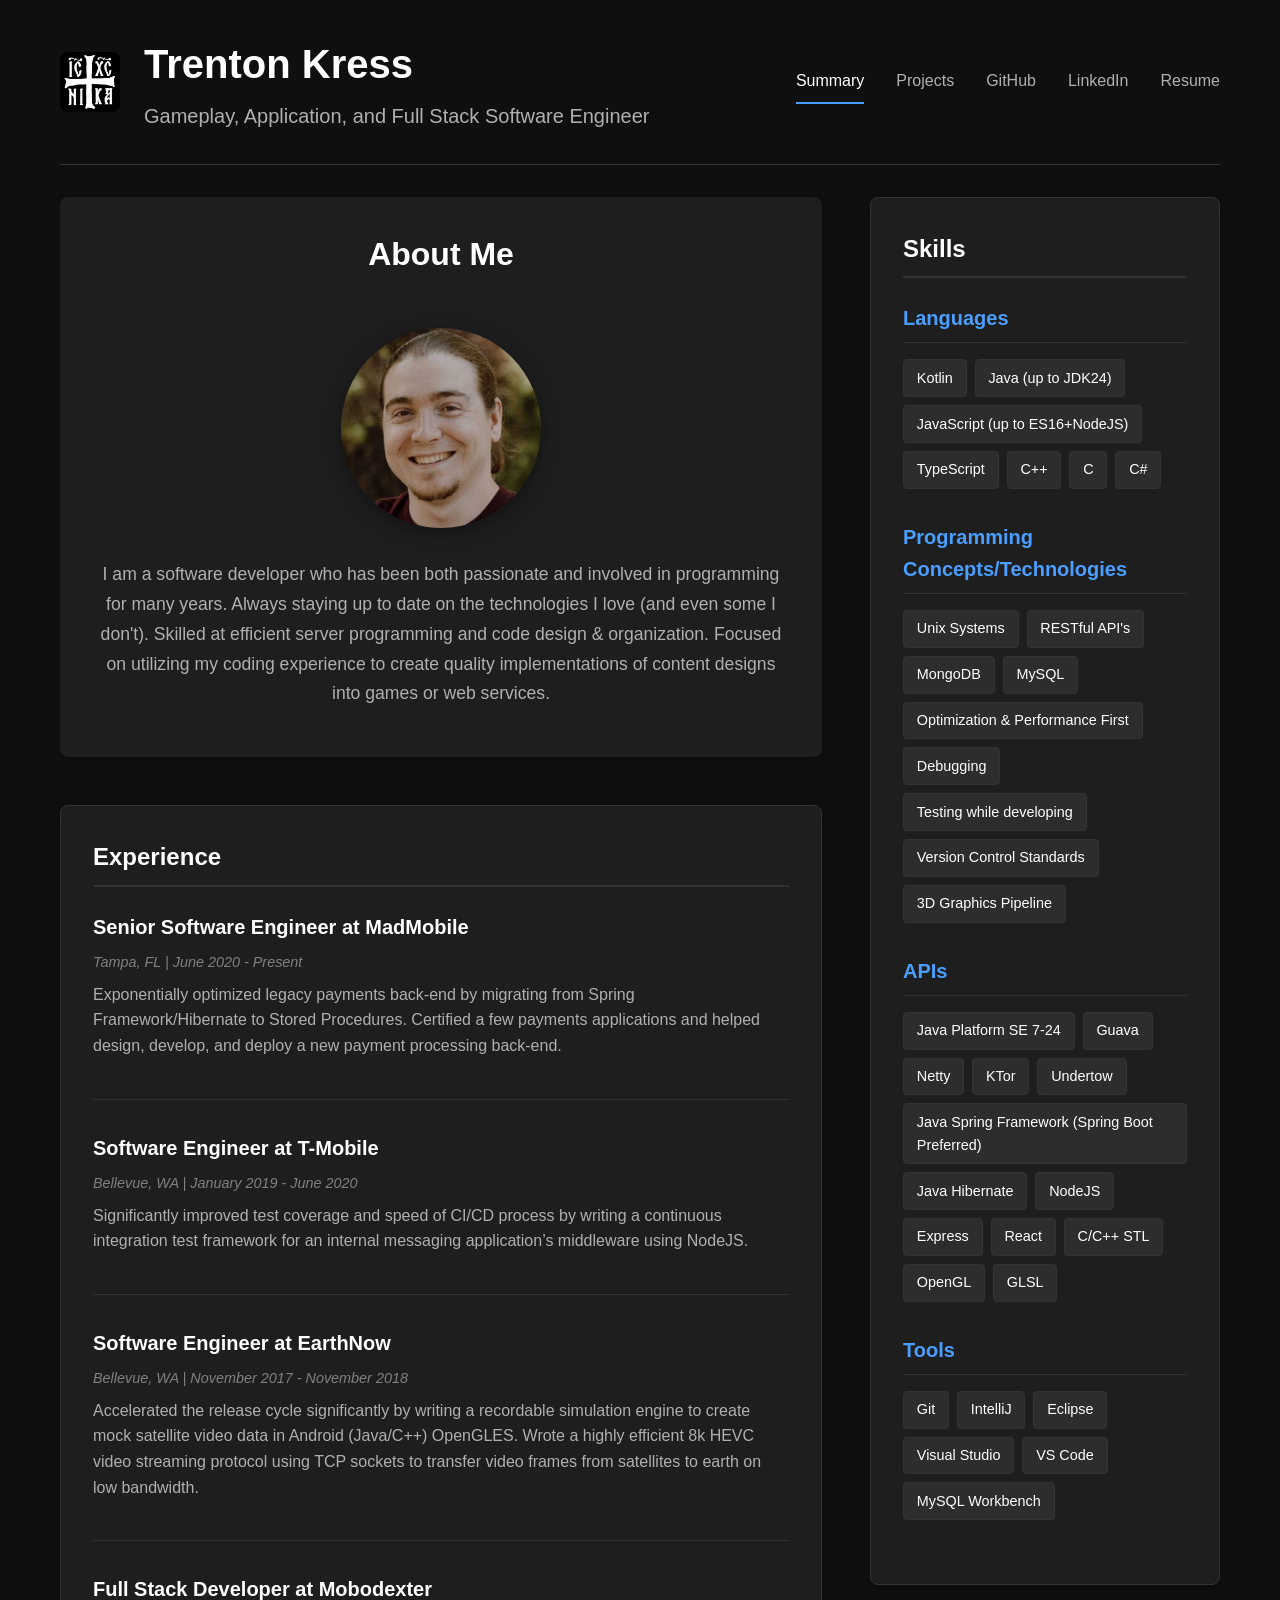
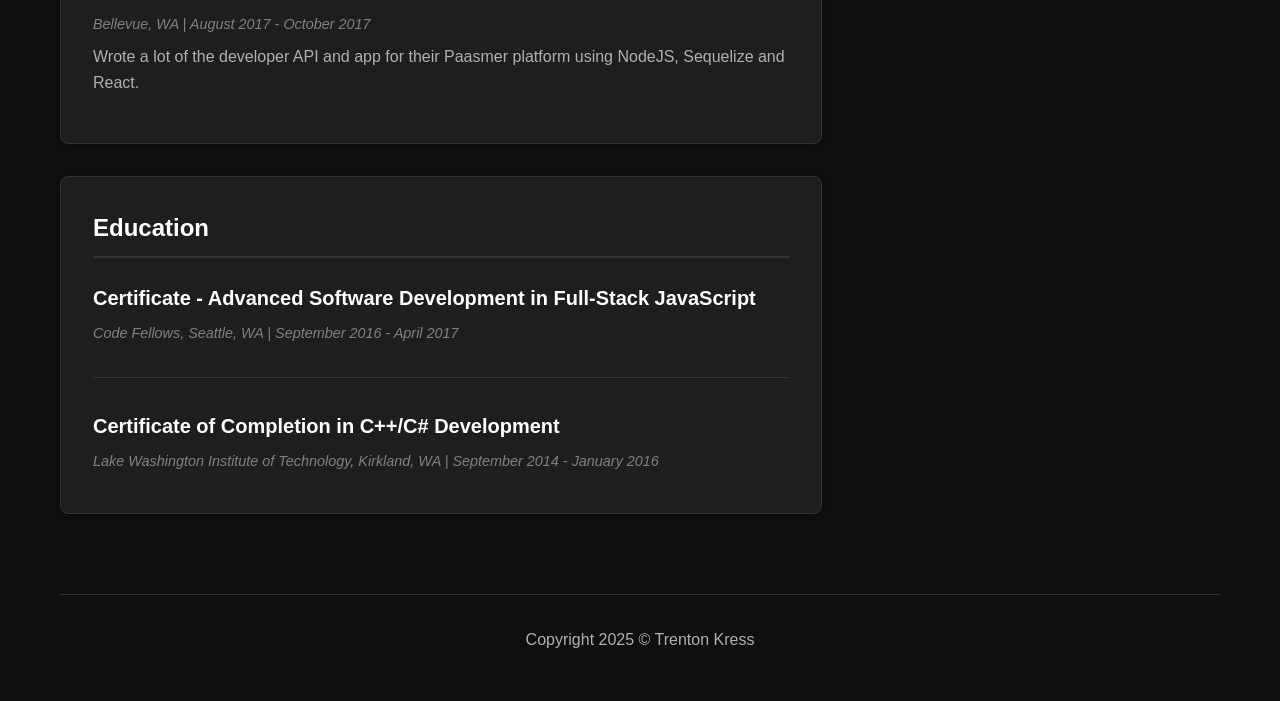
==== commit f34554b9: "chore: MadMobile is in Tampa, not Kirkland" ====
--- a/index.html
+++ b/index.html
@@ -69,7 +69,7 @@
               <div class="card-content">
                 <div class="experience-item">
                   <h5>Senior Software Engineer at MadMobile</h5>
-                  <p class="date">Kirkland, WA | <time datetime="2020-06">June 2020 - Present</time></p>
+                  <p class="date">Tampa, FL | <time datetime="2020-06">June 2020 - Present</time></p>
                   <p>Exponentially optimized legacy payments back-end by migrating from Spring Framework/Hibernate to Stored Procedures. Certified a few payments applications and helped design, develop, and deploy a new payment processing back-end.</p>
                 </div>
                 
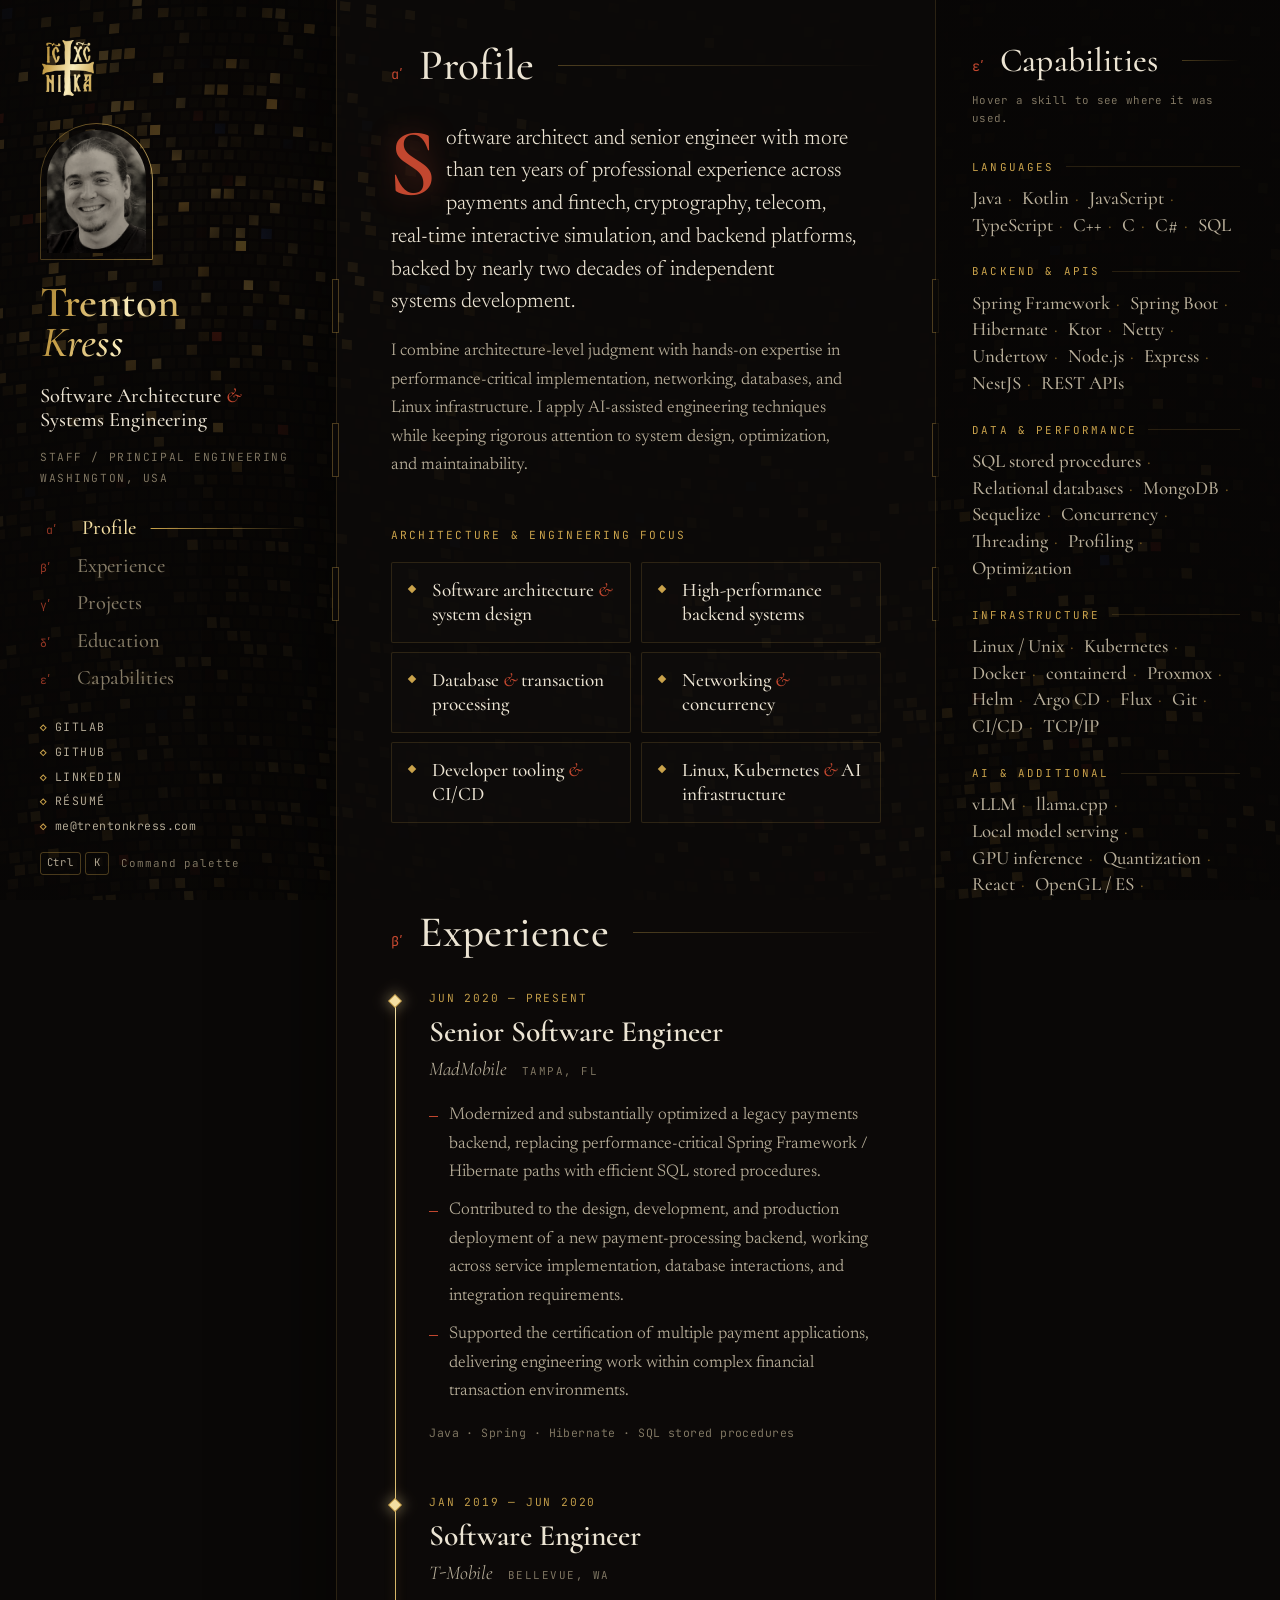
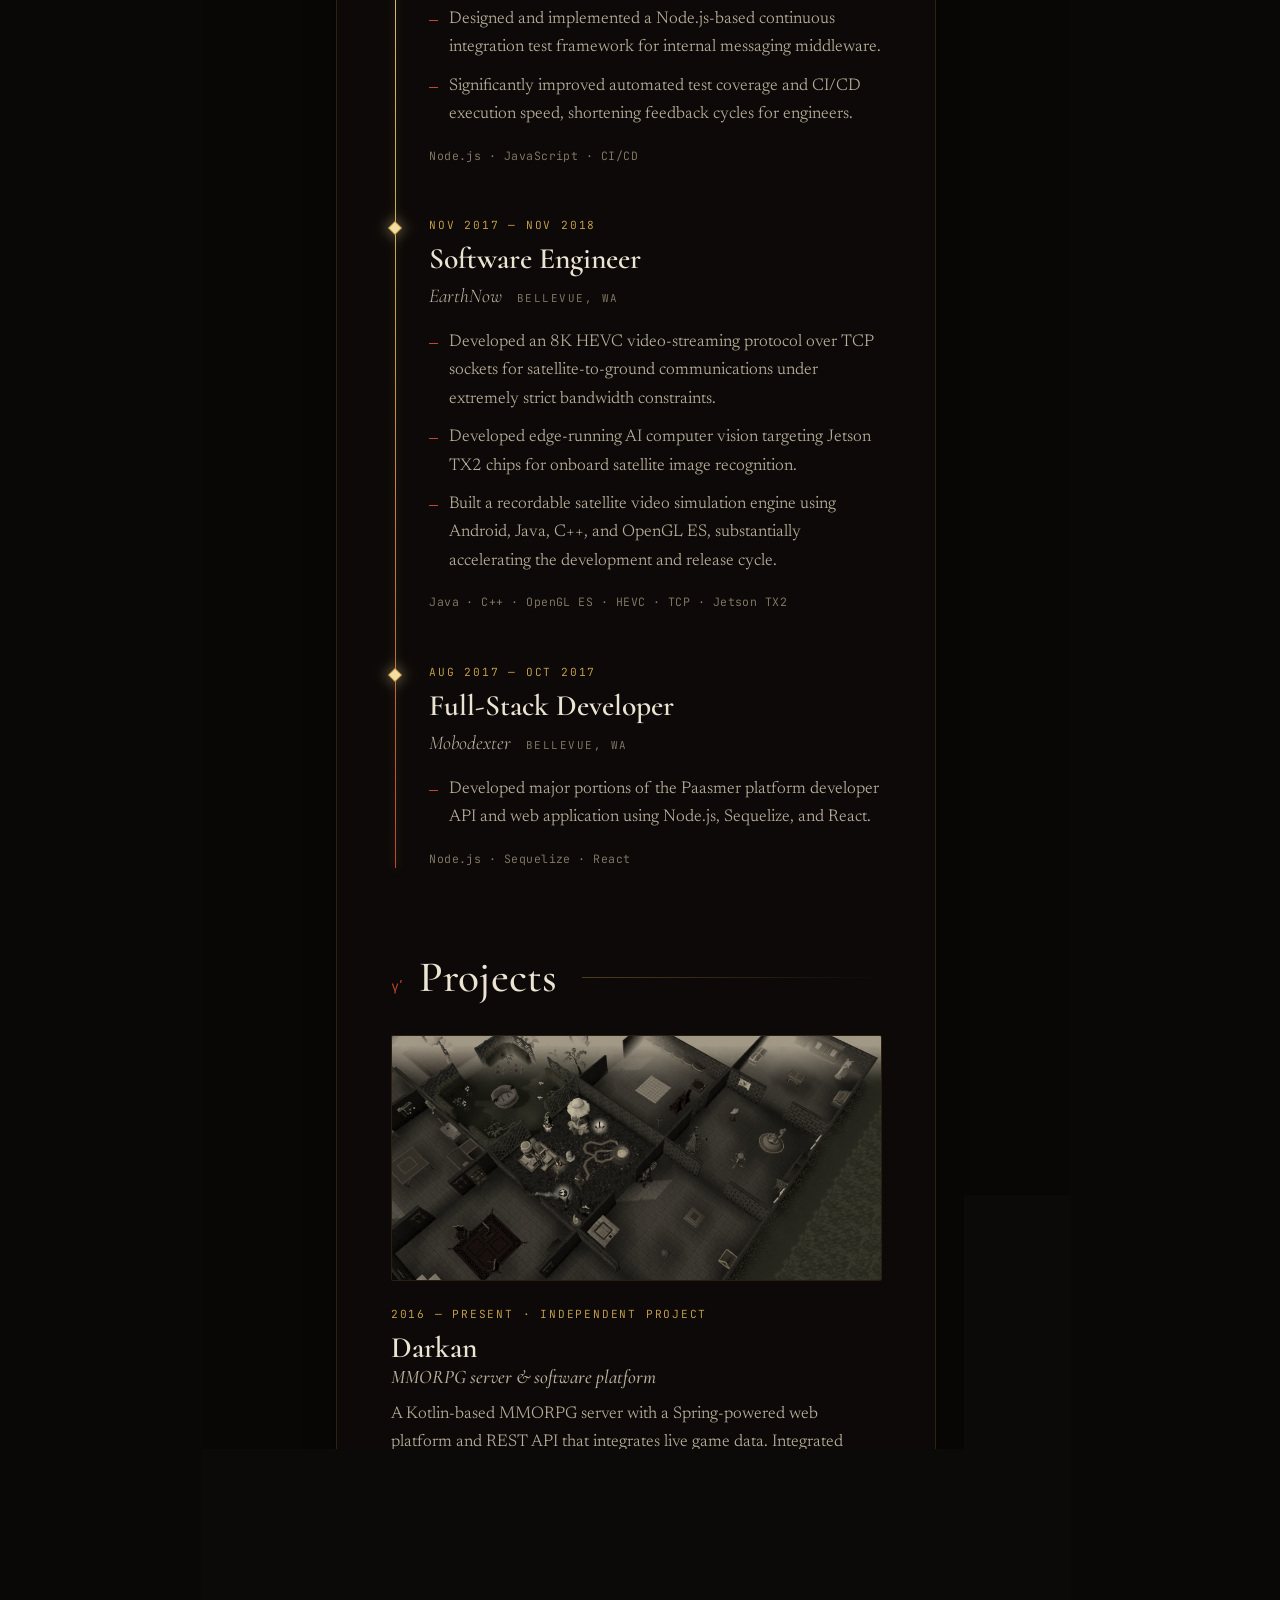
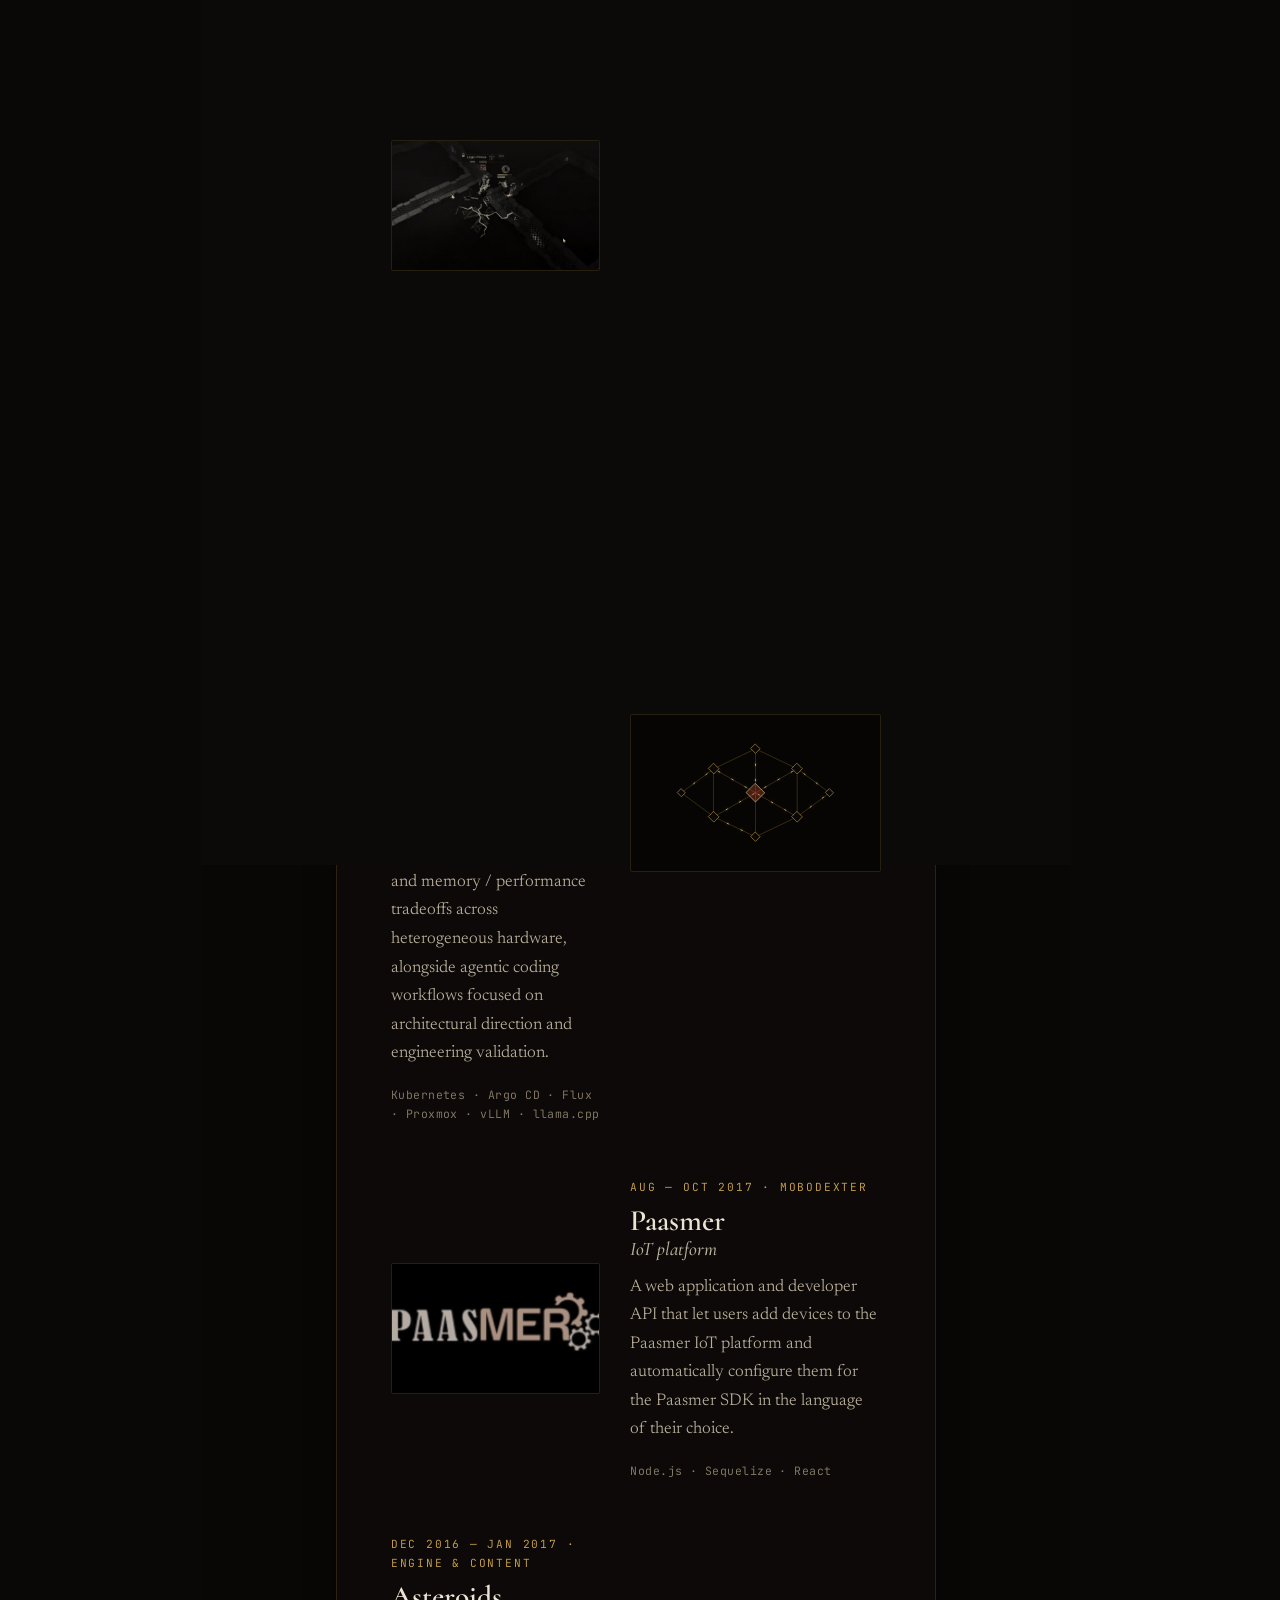
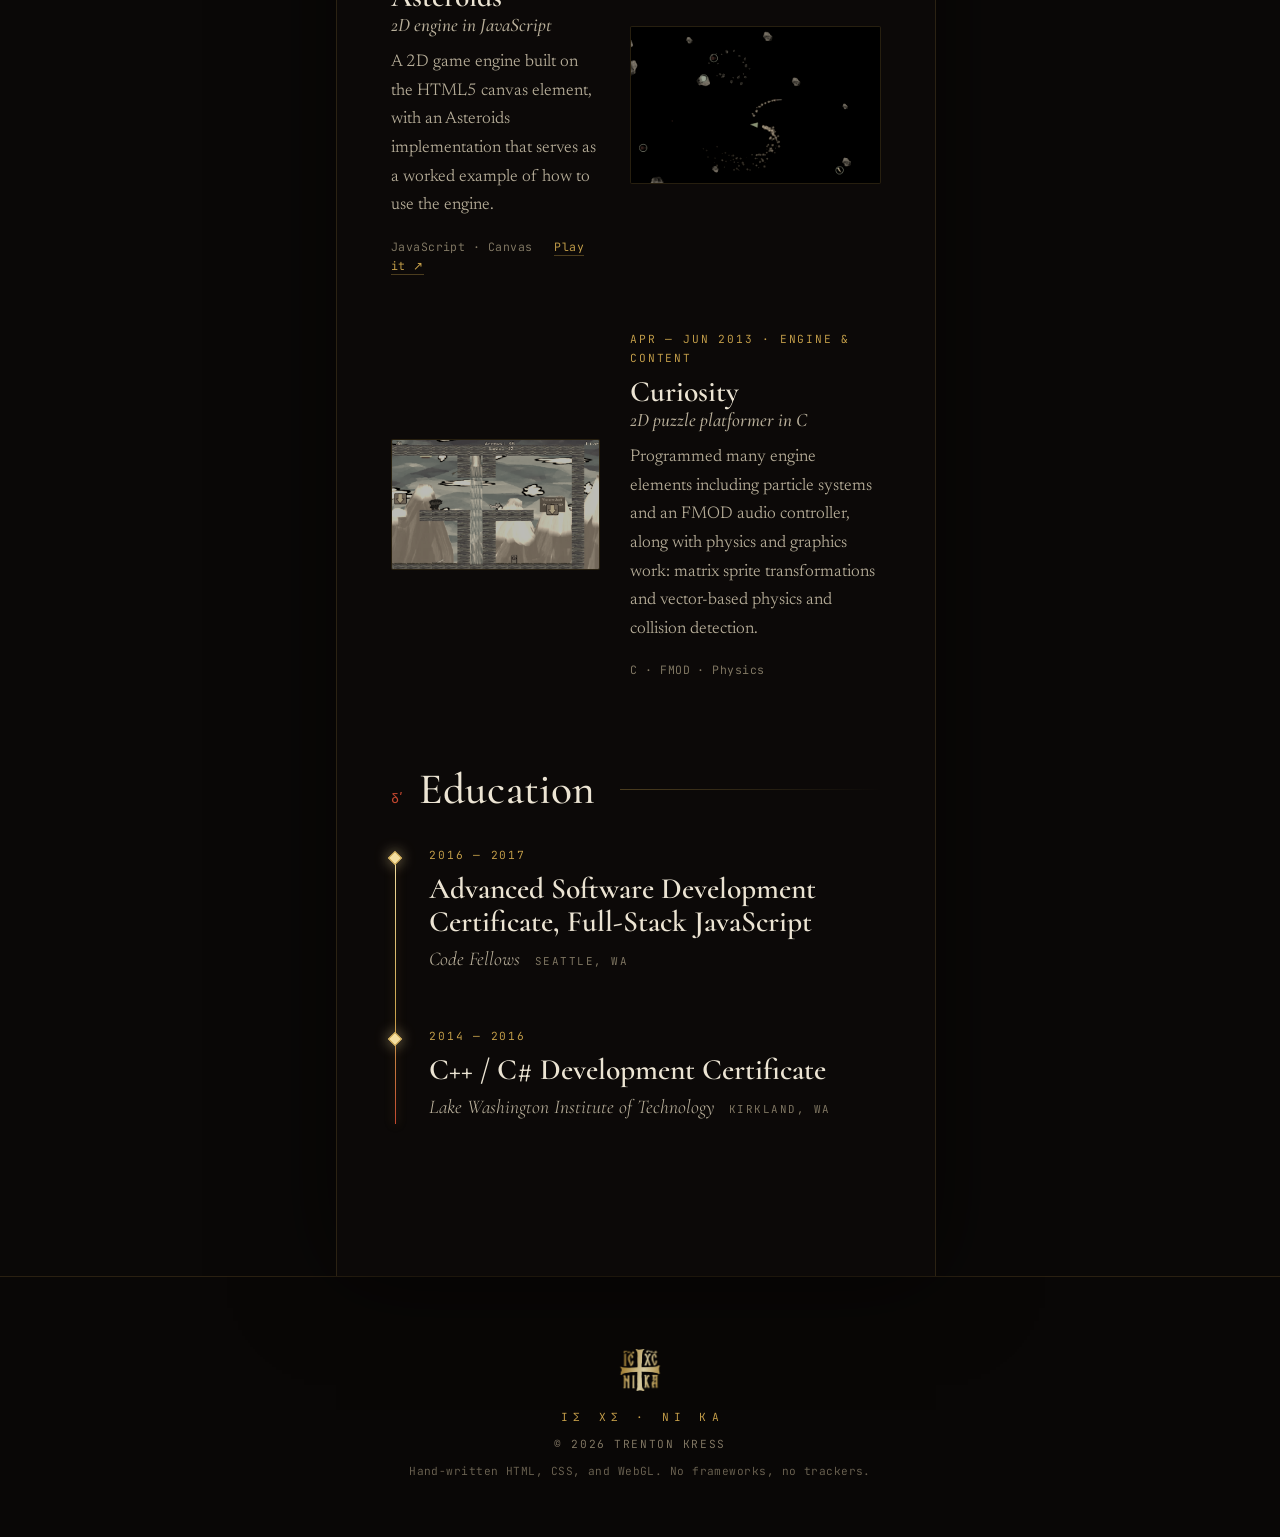
==== commit 5fed1a0c: "feat: redesign portfolio as a triptych with WebGL mosaic, updated resume content, GitLab link and SE" ====
--- a/index.html
+++ b/index.html
@@ -3,253 +3,439 @@
 
 <head>
   <meta charset="utf-8">
-  <meta name="viewport" content="width=device-width, initial-scale=1">
-  <title>Trenton Kress - Software Engineer</title>
-  <meta name="description" content="Gameplay, Application, and Full Stack Software Engineer with experience in Java, JavaScript, C++, and modern web technologies.">
-  <meta name="keywords" content="software engineer, full stack developer, java, javascript, nodejs, react, web development">
+  <meta name="viewport" content="width=device-width, initial-scale=1, viewport-fit=cover">
+  <title>Trenton Kress — Software Architect &amp; Senior Software Engineer | Java, Kotlin, Backend Systems</title>
+  <meta name="description" content="Trenton Kress is a software architect and senior software engineer with 10+ years across payments and fintech, telecom, satellite video, and high-performance backend systems in Java, Kotlin, C++, and Node.js.">
   <meta name="author" content="Trenton Kress">
-  
-  <link rel="dns-prefetch" href="https://github.com">
-  <link rel="dns-prefetch" href="https://linkedin.com">
-  <link rel="dns-prefetch" href="https://drive.google.com">
-  
-  <meta property="og:type" content="website">
+  <meta name="robots" content="index, follow, max-image-preview:large, max-snippet:-1">
+  <meta name="theme-color" content="#0a0807">
+  <meta name="color-scheme" content="dark">
+  <link rel="canonical" href="https://trentonkress.com/">
+
+  <meta property="og:type" content="profile">
+  <meta property="og:site_name" content="Trenton Kress">
+  <meta property="og:locale" content="en_US">
   <meta property="og:url" content="https://trentonkress.com/">
-  <meta property="og:title" content="Trenton Kress - Software Engineer">
-  <meta property="og:description" content="Gameplay, Application, and Full Stack Software Engineer with experience in Java, JavaScript, C++, and modern web technologies.">
-  <meta property="og:image" content="/assets/img/selfie.png">
-
-  <meta property="twitter:card" content="summary_large_image">
-  <meta property="twitter:url" content="https://trentonkress.com/">
-  <meta property="twitter:title" content="Trenton Kress - Software Engineer">
-  <meta property="twitter:description" content="Gameplay, Application, and Full Stack Software Engineer with experience in Java, JavaScript, C++, and modern web technologies.">
-  <meta property="twitter:image" content="/assets/img/selfie.png">
-  
-  <link rel="icon" href="/favicon.ico" type="image/x-icon">
+  <meta property="og:title" content="Trenton Kress — Software Architecture &amp; Systems Engineering">
+  <meta property="og:description" content="Software architect and senior engineer: payments and fintech, telecom, satellite video, game servers, and high-performance backend systems in Java, Kotlin, C++, and Node.js.">
+  <meta property="og:image" content="https://trentonkress.com/assets/img/og.png">
+  <meta property="og:image:width" content="1200">
+  <meta property="og:image:height" content="630">
+  <meta property="og:image:alt" content="Trenton Kress — Software Architecture and Systems Engineering">
+  <meta property="profile:first_name" content="Trenton">
+  <meta property="profile:last_name" content="Kress">
+  <meta property="profile:username" content="titandino">
+
+  <meta name="twitter:card" content="summary_large_image">
+  <meta name="twitter:title" content="Trenton Kress — Software Architecture &amp; Systems Engineering">
+  <meta name="twitter:description" content="Software architect and senior engineer: payments and fintech, telecom, satellite video, game servers, and high-performance backend systems.">
+  <meta name="twitter:image" content="https://trentonkress.com/assets/img/og.png">
+  <meta name="twitter:image:alt" content="Trenton Kress — Software Architecture and Systems Engineering">
+
+  <link rel="me" href="https://gitlab.com/titandino">
+  <link rel="me" href="https://github.com/titandino">
+  <link rel="me" href="https://www.linkedin.com/in/trenton-kress">
+
+  <link rel="icon" href="/favicon.ico" sizes="any">
+  <link rel="icon" type="image/png" sizes="192x192" href="/assets/img/icon-192.png">
+  <link rel="apple-touch-icon" href="/apple-touch-icon.png">
   <link rel="manifest" href="/manifest.json">
+
+  <link rel="preload" href="/assets/fonts/cormorant.woff2" as="font" type="font/woff2" crossorigin>
+  <link rel="preload" href="/assets/fonts/newsreader.woff2" as="font" type="font/woff2" crossorigin>
+  <link rel="preload" href="/assets/fonts/jetbrains-mono.woff2" as="font" type="font/woff2" crossorigin>
   <link rel="stylesheet" href="/css/global.css">
+  <script>document.documentElement.classList.add('js')</script>
+
+  <script type="application/ld+json">
+  {
+    "@context": "https://schema.org",
+    "@graph": [
+      {
+        "@type": "WebSite",
+        "@id": "https://trentonkress.com/#website",
+        "url": "https://trentonkress.com/",
+        "name": "Trenton Kress",
+        "description": "Portfolio and digital résumé of Trenton Kress, software architect and senior software engineer.",
+        "inLanguage": "en-US",
+        "publisher": { "@id": "https://trentonkress.com/#person" }
+      },
+      {
+        "@type": "ProfilePage",
+        "@id": "https://trentonkress.com/#profilepage",
+        "url": "https://trentonkress.com/",
+        "name": "Trenton Kress — Software Architect & Senior Software Engineer",
+        "isPartOf": { "@id": "https://trentonkress.com/#website" },
+        "about": { "@id": "https://trentonkress.com/#person" },
+        "mainEntity": { "@id": "https://trentonkress.com/#person" },
+        "primaryImageOfPage": "https://trentonkress.com/assets/img/og.png",
+        "dateModified": "2026-11-18",
+        "inLanguage": "en-US"
+      },
+      {
+        "@type": "Person",
+        "@id": "https://trentonkress.com/#person",
+        "name": "Trenton Kress",
+        "givenName": "Trenton",
+        "familyName": "Kress",
+        "alternateName": "titandino",
+        "url": "https://trentonkress.com/",
+        "image": "https://trentonkress.com/assets/img/trenton-kress.jpg",
+        "email": "mailto:me@trentonkress.com",
+        "jobTitle": "Senior Software Engineer",
+        "description": "Software architect and senior engineer with 10+ years of professional experience across payments and fintech, cryptography, telecom, real-time interactive simulation, and backend platforms.",
+        "address": { "@type": "PostalAddress", "addressRegion": "WA", "addressCountry": "US" },
+        "worksFor": { "@type": "Organization", "name": "MadMobile" },
+        "alumniOf": [
+          { "@type": "EducationalOrganization", "name": "Code Fellows" },
+          { "@type": "CollegeOrUniversity", "name": "Lake Washington Institute of Technology" }
+        ],
+        "hasCredential": [
+          { "@type": "EducationalOccupationalCredential", "name": "Advanced Software Development Certificate, Full-Stack JavaScript", "credentialCategory": "certificate" },
+          { "@type": "EducationalOccupationalCredential", "name": "C++ / C# Development Certificate", "credentialCategory": "certificate" }
+        ],
+        "knowsAbout": [
+          "Software architecture", "System design", "High-performance backend systems", "Payment processing",
+          "Database and transaction processing", "Networking and concurrency", "Reverse engineering",
+          "Java", "Kotlin", "JavaScript", "TypeScript", "C++", "C", "C#", "SQL",
+          "Spring Boot", "Hibernate", "Ktor", "Netty", "Node.js", "NestJS", "React",
+          "Linux", "Kubernetes", "Docker", "Argo CD", "Flux", "CI/CD",
+          "Local LLM inference", "vLLM", "llama.cpp", "OpenGL ES", "HEVC video streaming"
+        ],
+        "sameAs": [
+          "https://gitlab.com/titandino",
+          "https://github.com/titandino",
+          "https://www.linkedin.com/in/trenton-kress"
+        ]
+      }
+    ]
+  }
+  </script>
 </head>
 
 <body>
-  <div class="container">
-    <header class="header">
-      <div class="header-content">
-        <div class="header-left">
-          <img class="logo" src="/assets/img/icxc.png" alt="Jesus Christ Conquers">
-          <div class="header-text">
-            <h1>Trenton Kress</h1>
-            <h2>Gameplay, Application, and Full Stack Software Engineer</h2>
-          </div>
-        </div>
-        <nav class="nav" role="navigation" aria-label="Main navigation">
-          <a class="nav-link section-toggle" data-tab="summary" href="#summary">Summary</a>
-          <a class="nav-link section-toggle" data-tab="projects" href="#projects">Projects</a>
-          <a class="nav-link" href="https://github.com/titandino" target="_blank" rel="noopener noreferrer">GitHub</a>
-          <a class="nav-link" href="https://www.linkedin.com/in/trenton-kress" target="_blank" rel="noopener noreferrer">LinkedIn</a>
-          <a class="nav-link" href="https://drive.google.com/file/d/0B1y_ThoMC_09YlNmZk9OLUNFV00/view" target="_blank" rel="noopener noreferrer">Resume</a>
-        </nav>
+  <a class="skip" href="#profile">Skip to content</a>
+  <canvas id="mosaic" aria-hidden="true"></canvas>
+
+  <div class="triptych">
+    <header class="wing wing-identity">
+      <div class="identity">
+        <span class="sigil" role="img" aria-label="IC XC NIKA — Jesus Christ Conquers"></span>
+        <figure class="niche gild">
+          <img src="/assets/img/selfie.webp" width="269" height="299" alt="Portrait of Trenton Kress" fetchpriority="high" decoding="async">
+        </figure>
+        <h1 class="leaf">Trenton <span>Kress</span></h1>
+        <p class="office">Software Architecture <i>&amp;</i> Systems Engineering</p>
+        <p class="locus">Staff / Principal Engineering<br>Washington, USA</p>
+      </div>
+
+      <nav class="sections" aria-label="Sections">
+        <ol>
+          <li><a href="#profile" data-spy="profile"><span class="num" aria-hidden="true">αʹ</span>Profile</a></li>
+          <li><a href="#experience" data-spy="experience"><span class="num" aria-hidden="true">βʹ</span>Experience</a></li>
+          <li><a href="#projects" data-spy="projects"><span class="num" aria-hidden="true">γʹ</span>Projects</a></li>
+          <li><a href="#education" data-spy="education"><span class="num" aria-hidden="true">δʹ</span>Education</a></li>
+          <li><a href="#capabilities" data-spy="capabilities"><span class="num" aria-hidden="true">εʹ</span>Capabilities</a></li>
+        </ol>
+      </nav>
+
+      <div class="elsewhere">
+        <ul class="links">
+          <li><a href="https://gitlab.com/titandino" target="_blank" rel="me noopener">GitLab</a></li>
+          <li><a href="https://github.com/titandino" target="_blank" rel="me noopener">GitHub</a></li>
+          <li><a href="https://www.linkedin.com/in/trenton-kress" target="_blank" rel="me noopener">LinkedIn</a></li>
+          <li><a href="https://drive.google.com/file/d/19GOUde92zU4j8xA2kPkXCQIMkXFKGWsH/view?usp=sharing" target="_blank" rel="noopener">Résumé</a></li>
+          <li><a href="mailto:me@trentonkress.com">me@trentonkress.com</a></li>
+        </ul>
+        <button class="summon" type="button" aria-haspopup="dialog" aria-controls="palette">
+          <kbd>Ctrl</kbd><kbd>K</kbd><span>Command palette</span>
+        </button>
       </div>
     </header>
 
-    <main role="main">
-      <section class="tab-section active" id="summary">
-        <div class="content-layout">
-          <div class="main-content">
-            <div class="about-section">
-              <h3>About Me</h3>
-              <img src="/assets/img/selfie.png" alt="Professional headshot of Trenton Kress" class="profile-img" loading="lazy">
-              <p class="lead">I am a software developer who has been both passionate and involved in programming for
-                many years. Always staying up to date on the technologies I love (and even some I don't).
-                Skilled at efficient server programming and code design & organization. Focused on utilizing my coding experience
-                to create quality implementations of content designs into games or web services.</p>
-            </div>
-
-            <div class="card">
-              <h4 class="card-title">Experience</h4>
-              <div class="card-content">
-                <div class="experience-item">
-                  <h5>Senior Software Engineer at MadMobile</h5>
-                  <p class="date">Tampa, FL | <time datetime="2020-06">June 2020 - Present</time></p>
-                  <p>Exponentially optimized legacy payments back-end by migrating from Spring Framework/Hibernate to Stored Procedures. Certified a few payments applications and helped design, develop, and deploy a new payment processing back-end.</p>
-                </div>
-                
-                <div class="experience-item">
-                  <h5>Software Engineer at T-Mobile</h5>
-                  <p class="date">Bellevue, WA | <time datetime="2019-01/2020-06">January 2019 - June 2020</time></p>
-                  <p>Significantly improved test coverage and speed of CI/CD process by writing a continuous integration test framework for an internal messaging application’s middleware using NodeJS.</p>
-                </div>
-
-                <div class="experience-item">
-                  <h5>Software Engineer at EarthNow</h5>
-                  <p class="date">Bellevue, WA | <time datetime="2017-11/2018-11">November 2017 - November 2018</time></p>
-                  <p>Accelerated the release cycle significantly by writing a recordable simulation engine to create mock satellite video data in Android (Java/C++) OpenGLES. Wrote a highly efficient 8k HEVC video streaming protocol using TCP sockets to transfer video frames from satellites to earth on low bandwidth.</p>
-                </div>
-
-                <div class="experience-item">
-                  <h5>Full Stack Developer at Mobodexter</h5>
-                  <p class="date">Bellevue, WA | <time datetime="2017-08/2017-10">August 2017 - October 2017</time></p>
-                  <p>Wrote a lot of the developer API and app for their Paasmer platform using NodeJS, Sequelize and React.</p>
-                </div>
-              </div>
-            </div>
-
-            <div class="card">
-              <h4 class="card-title">Education</h4>
-              <div class="card-content">
-                <div class="education-item">
-                  <h5>Certificate - Advanced Software Development in Full-Stack JavaScript</h5>
-                  <p class="date">Code Fellows, Seattle, WA | <time datetime="2016-09/2017-04">September 2016 - April 2017</time></p>
-                </div>
-
-                <div class="education-item">
-                  <h5>Certificate of Completion in C++/C# Development</h5>
-                  <p class="date">Lake Washington Institute of Technology, Kirkland, WA | <time datetime="2014-09/2016-01">September 2014 - January 2016</time></p>
-                </div>
-              </div>
-            </div>
-          </div>
-
-          <aside class="sidebar">
-            <div class="card">
-              <h4 class="card-title">Skills</h4>
-              <div class="card-content">
-                <div class="skill-category">
-                  <h5>Languages</h5>
-                  <div class="skill-tags">
-                    <span class="skill-tag">Kotlin</span>
-                    <span class="skill-tag">Java (up to JDK24)</span>
-                    <span class="skill-tag">JavaScript (up to ES16+NodeJS)</span>
-                    <span class="skill-tag">TypeScript</span>
-                    <span class="skill-tag">C++</span>
-                    <span class="skill-tag">C</span>
-                    <span class="skill-tag">C#</span>
-                  </div>
-                </div>
-
-                <div class="skill-category">
-                  <h5>Programming Concepts/Technologies</h5>
-                  <div class="skill-tags">
-                    <span class="skill-tag">Unix Systems</span>
-                    <span class="skill-tag">RESTful API's</span>
-                    <span class="skill-tag">MongoDB</span>
-                    <span class="skill-tag">MySQL</span>
-                    <span class="skill-tag">Optimization & Performance First</span>
-                    <span class="skill-tag">Debugging</span>
-                    <span class="skill-tag">Testing while developing</span>
-                    <span class="skill-tag">Version Control Standards</span>
-                    <span class="skill-tag">3D Graphics Pipeline</span>
-                  </div>
-                </div>
-
-                <div class="skill-category">
-                  <h5>APIs</h5>
-                  <div class="skill-tags">
-                    <span class="skill-tag">Java Platform SE 7-24</span>
-                    <span class="skill-tag">Guava</span>
-                    <span class="skill-tag">Netty</span>
-                    <span class="skill-tag">KTor</span>
-                    <span class="skill-tag">Undertow</span>
-                    <span class="skill-tag">Java Spring Framework (Spring Boot Preferred)</span>
-                    <span class="skill-tag">Java Hibernate</span>
-                    <span class="skill-tag">NodeJS</span>
-                    <span class="skill-tag">Express</span>
-                    <span class="skill-tag">React</span>
-                    <span class="skill-tag">C/C++ STL</span>
-                    <span class="skill-tag">OpenGL</span>
-                    <span class="skill-tag">GLSL</span>
-                  </div>
-                </div>
-
-                <div class="skill-category">
-                  <h5>Tools</h5>
-                  <div class="skill-tags">
-                    <span class="skill-tag">Git</span>
-                    <span class="skill-tag">IntelliJ</span>
-                    <span class="skill-tag">Eclipse</span>
-                    <span class="skill-tag">Visual Studio</span>
-                    <span class="skill-tag">VS Code</span>
-                    <span class="skill-tag">MySQL Workbench</span>
-                  </div>
-                </div>
-              </div>
-            </div>
-          </aside>
-        </div>
+    <main id="content">
+      <section id="profile" aria-labelledby="h-profile">
+        <header class="rubric">
+          <span class="num" aria-hidden="true">αʹ</span>
+          <h2 id="h-profile">Profile</h2>
+        </header>
+        <p class="lede">Software architect and senior engineer with more than ten years of professional experience across payments and fintech, cryptography, telecom, real-time interactive simulation, and backend platforms, backed by nearly two decades of independent systems development.</p>
+        <p>I combine architecture-level judgment with hands-on expertise in performance-critical implementation, networking, databases, and Linux infrastructure. I apply AI-assisted engineering techniques while keeping rigorous attention to system design, optimization, and maintainability.</p>
+
+        <h3 class="minor reveal">Architecture &amp; engineering focus</h3>
+        <ul class="focus">
+          <li class="gild reveal">Software architecture <i>&amp;</i> system design</li>
+          <li class="gild reveal">High-performance backend systems</li>
+          <li class="gild reveal">Database <i>&amp;</i> transaction processing</li>
+          <li class="gild reveal">Networking <i>&amp;</i> concurrency</li>
+          <li class="gild reveal">Developer tooling <i>&amp;</i> CI/CD</li>
+          <li class="gild reveal">Linux, Kubernetes <i>&amp;</i> AI infrastructure</li>
+        </ul>
       </section>
 
-      <section class="tab-section" id="projects">
-        <div class="projects-grid">
-          <div class="project-card">
-            <img src="/assets/img/darkan.png" alt="Screenshot of Darkan MMORPG game interface" loading="lazy">
-            <div class="project-content">
-              <h4>Gameplay Engineer/Web Developer - Darkan</h4>
-              <p class="project-summary">MMORPG server with a RESTful API written in Java.</p>
-              <p>MMORPG game server/API (Java) with a website using Undertow (previously Spring
-                Framework). Worked on custom pages such as highscores and a
-                live-updating world map as well as a RESTful API that interlinks game data
-                with the website. Live website: <a href="https://darkan.org" target="_blank" rel="noopener noreferrer">https://darkan.org</a>.</p>
-              <p class="project-date"><time datetime="2017-06">June 2017 - Present</time></p>
-            </div>
-          </div>
-
-          <div class="project-card">
-            <img src="/assets/img/runescape.png" alt="RuneScape private server development screenshot" loading="lazy">
-            <div class="project-content">
-              <h4>Software Engineer — RuneScape servers</h4>
-              <p>Reverse engineering obfuscated Java game clients and writing servers that communicate
-                with them to attempt emulate the real game for the purpose of educating myself about the engine and game protocol.</p>
-              <p class="project-date"><time datetime="2007-06">June 2007- Present</time></p>
-            </div>
-          </div>
-
-          <div class="project-card">
-            <img src="/assets/img/paasmer.png" alt="Paasmer IoT platform interface" loading="lazy">
-            <div class="project-content">
-              <h4>Full-Stack Developer - Paasmer</h4>
-              <p class="project-summary">IoT platform for Mobodexter written in NodeJS/React.</p>
-              <p>Project that is working on revolutionizing and simplifying IoT as well as
-                developing much smarter links between devices including AI and learning
-                capabilities. Users are able to utilize a Web App and API that I worked on to
-                add their devices to the Paasmer platform and configure their devices for
-                the Paasmer SDK of the language that they choose from it automatically.</p>
-              <p class="project-date"><time datetime="2017-08/2017-10">August 2017 - October 2017</time></p>
-            </div>
-          </div>
-
-          <div class="project-card">
-            <img src="/assets/img/asteroids.png" alt="Asteroids game screenshot showing space ship and asteroids" loading="lazy">
-            <div class="project-content">
-              <h4>Engine/Content Developer - Asteroids</h4>
-              <p class="project-summary">2D implementation written in JavaScript.</p>
-              <p>Wrote a 2D game engine that works through an HTML5 canvas element
-                with an Asteroids implementation that fits in with it as an example on how
-                to use my engine. Live demo: <a href="https://trentonkress.com/asteroids/"
-                  target="_blank" rel="noopener noreferrer">https://trentonkress.com/asteroids</a>.</p>
-              <p class="project-date"><time datetime="2016-12/2017-01">December 2016 - January 2017</time></p>
-            </div>
-          </div>
-
-          <div class="project-card">
-            <img src="/assets/img/curiosity.png" alt="Curiosity 2D puzzle platformer game screenshot" loading="lazy">
-            <div class="project-content">
-              <h4>Engine/Content Developer - Curiosity</h4>
-              <p class="project-summary">2D puzzle platformer game written in C.</p>
-              <p>Programmed many engine elements including particle systems and an audio controller
-                using the FMOD API. Worked a lot on the physics and graphics end which involved the usual matrices for sprite
-                transformations and vectors for physics and collision detection.</p>
-              <p class="project-date"><time datetime="2013-04/2013-06">April 2013- June 2013</time></p>
-            </div>
-          </div>
-        </div>
+      <section id="experience" aria-labelledby="h-experience">
+        <header class="rubric">
+          <span class="num" aria-hidden="true">βʹ</span>
+          <h2 id="h-experience">Experience</h2>
+        </header>
+
+        <ol class="thread">
+          <li class="entry reveal" tabindex="0" data-name="MadMobile" data-uses="java spring hibernate sql procs rdb rest profiling">
+            <p class="when"><time datetime="2020-06">Jun 2020</time> — Present</p>
+            <h3>Senior Software Engineer</h3>
+            <p class="where">MadMobile <span>Tampa, FL</span></p>
+            <ul>
+              <li>Modernized and substantially optimized a legacy payments backend, replacing performance-critical Spring Framework / Hibernate paths with efficient SQL stored procedures.</li>
+              <li>Contributed to the design, development, and production deployment of a new payment-processing backend, working across service implementation, database interactions, and integration requirements.</li>
+              <li>Supported the certification of multiple payment applications, delivering engineering work within complex financial transaction environments.</li>
+            </ul>
+            <p class="stack">Java · Spring · Hibernate · SQL stored procedures</p>
+          </li>
+
+          <li class="entry reveal" tabindex="0" data-name="T-Mobile" data-uses="node js cicd git">
+            <p class="when"><time datetime="2019-01">Jan 2019</time> — <time datetime="2020-06">Jun 2020</time></p>
+            <h3>Software Engineer</h3>
+            <p class="where">T-Mobile <span>Bellevue, WA</span></p>
+            <ul>
+              <li>Designed and implemented a Node.js-based continuous integration test framework for internal messaging middleware.</li>
+              <li>Significantly improved automated test coverage and CI/CD execution speed, shortening feedback cycles for engineers.</li>
+            </ul>
+            <p class="stack">Node.js · JavaScript · CI/CD</p>
+          </li>
+
+          <li class="entry reveal" tabindex="0" data-name="EarthNow" data-uses="java cpp opengl hevc tcp concurrency gpu linux">
+            <p class="when"><time datetime="2017-11">Nov 2017</time> — <time datetime="2018-11">Nov 2018</time></p>
+            <h3>Software Engineer</h3>
+            <p class="where">EarthNow <span>Bellevue, WA</span></p>
+            <ul>
+              <li>Developed an 8K HEVC video-streaming protocol over TCP sockets for satellite-to-ground communications under extremely strict bandwidth constraints.</li>
+              <li>Developed edge-running AI computer vision targeting Jetson TX2 chips for onboard satellite image recognition.</li>
+              <li>Built a recordable satellite video simulation engine using Android, Java, C++, and OpenGL ES, substantially accelerating the development and release cycle.</li>
+            </ul>
+            <p class="stack">Java · C++ · OpenGL ES · HEVC · TCP · Jetson TX2</p>
+          </li>
+
+          <li class="entry reveal" tabindex="0" data-name="Mobodexter" data-uses="node js sequelize react rest">
+            <p class="when"><time datetime="2017-08">Aug 2017</time> — <time datetime="2017-10">Oct 2017</time></p>
+            <h3>Full-Stack Developer</h3>
+            <p class="where">Mobodexter <span>Bellevue, WA</span></p>
+            <ul>
+              <li>Developed major portions of the Paasmer platform developer API and web application using Node.js, Sequelize, and React.</li>
+            </ul>
+            <p class="stack">Node.js · Sequelize · React</p>
+          </li>
+        </ol>
+      </section>
+
+      <section id="projects" aria-labelledby="h-projects">
+        <header class="rubric">
+          <span class="num" aria-hidden="true">γʹ</span>
+          <h2 id="h-projects">Projects</h2>
+        </header>
+
+        <article class="work work-major reveal" tabindex="0" data-name="Darkan" data-uses="kotlin java spring rest tcp concurrency">
+          <figure class="plate gild">
+            <img src="/assets/img/darkan.webp" width="800" height="400" alt="In-game view of a player-owned house in Darkan, an MMORPG server" loading="lazy" decoding="async">
+          </figure>
+          <div class="work-text">
+            <p class="when"><time datetime="2016">2016</time> — Present · Independent project</p>
+            <h3>Darkan <span>MMORPG server &amp; software platform</span></h3>
+            <p>A Kotlin-based MMORPG server with a Spring-powered web platform and REST API that integrates live game data. Integrated game services include highscores and a live-updating world map, connecting server-side systems to player-facing applications.</p>
+            <p class="stack">Kotlin · Java · Spring · REST <a href="https://darkan.org" target="_blank" rel="noopener">darkan.org</a></p>
+          </div>
+        </article>
+
+        <article class="work reveal" tabindex="0" data-name="Protocol reverse engineering" data-uses="java tcp concurrency">
+          <figure class="plate gild">
+            <img src="/assets/img/runescape.webp" width="800" height="400" alt="Game client connected to a custom emulated Java game server" loading="lazy" decoding="async">
+          </figure>
+          <div class="work-text">
+            <p class="when"><time datetime="2007">2007</time> — Present · Independent research</p>
+            <h3>Game protocol reverse engineering <span>Java server development</span></h3>
+            <p>Reverse engineering obfuscated Java game clients to understand undocumented behavior, communication protocols, and engine internals, then implementing compatible server-side systems and protocol emulation.</p>
+            <p class="stack">Java · Networking · Protocol emulation</p>
+          </div>
+        </article>
+
+        <article class="work reveal" tabindex="0" data-name="Infrastructure &amp; AI systems" data-uses="linux k8s docker containerd proxmox helm argo flux vllm llamacpp serving gpu quant">
+          <figure class="plate plate-drawn gild" aria-hidden="true">
+            <svg viewBox="0 0 400 250" fill="none" stroke-linecap="round">
+              <g class="mesh">
+                <path d="M200 125 L110 73 M200 125 L290 73 M200 125 L110 177 M200 125 L290 177 M200 125 L200 30 M200 125 L200 220 M110 73 L200 30 L290 73 L290 177 L200 220 L110 177 Z M110 73 L40 125 L110 177 M290 73 L360 125 L290 177"/>
+              </g>
+              <g class="flow">
+                <path d="M40 125 L110 73 L200 125 L290 177 L360 125"/>
+                <path d="M200 30 L200 125 L110 177 L200 220"/>
+                <path d="M360 125 L290 73 L200 125"/>
+              </g>
+              <g class="nodes">
+                <rect x="186" y="111" width="28" height="28" transform="rotate(45 200 125)"/>
+                <rect x="102" y="65" width="16" height="16" transform="rotate(45 110 73)"/>
+                <rect x="282" y="65" width="16" height="16" transform="rotate(45 290 73)"/>
+                <rect x="102" y="169" width="16" height="16" transform="rotate(45 110 177)"/>
+                <rect x="282" y="169" width="16" height="16" transform="rotate(45 290 177)"/>
+                <rect x="193" y="23" width="14" height="14" transform="rotate(45 200 30)"/>
+                <rect x="193" y="213" width="14" height="14" transform="rotate(45 200 220)"/>
+                <rect x="34" y="119" width="12" height="12" transform="rotate(45 40 125)"/>
+                <rect x="354" y="119" width="12" height="12" transform="rotate(45 360 125)"/>
+              </g>
+            </svg>
+          </figure>
+          <div class="work-text">
+            <p class="when">Ongoing · Technical R&amp;D</p>
+            <h3>Infrastructure &amp; AI systems <span>Kubernetes homelab &amp; local inference</span></h3>
+            <p>Building and operating Linux / Kubernetes homelab environments with containerd, Helm, Argo CD, Flux, virtualization, and infrastructure networking. Continually evaluating GPU-backed local LLM inference, model serving, quantization, and memory / performance tradeoffs across heterogeneous hardware, alongside agentic coding workflows focused on architectural direction and engineering validation.</p>
+            <p class="stack">Kubernetes · Argo CD · Flux · Proxmox · vLLM · llama.cpp</p>
+          </div>
+        </article>
+
+        <article class="work reveal" tabindex="0" data-name="Paasmer" data-uses="node js sequelize react rest">
+          <figure class="plate plate-light gild">
+            <img src="/assets/img/paasmer.webp" width="800" height="400" alt="Paasmer IoT platform web application" loading="lazy" decoding="async">
+          </figure>
+          <div class="work-text">
+            <p class="when"><time datetime="2017-08">Aug</time> — <time datetime="2017-10">Oct 2017</time> · Mobodexter</p>
+            <h3>Paasmer <span>IoT platform</span></h3>
+            <p>A web application and developer API that let users add devices to the Paasmer IoT platform and automatically configure them for the Paasmer SDK in the language of their choice.</p>
+            <p class="stack">Node.js · Sequelize · React</p>
+          </div>
+        </article>
+
+        <article class="work reveal" tabindex="0" data-name="Asteroids" data-uses="js">
+          <figure class="plate gild">
+            <img src="/assets/img/asteroids.webp" width="800" height="400" alt="Asteroids game running on a custom 2D JavaScript canvas engine" loading="lazy" decoding="async">
+          </figure>
+          <div class="work-text">
+            <p class="when"><time datetime="2016-12">Dec 2016</time> — <time datetime="2017-01">Jan 2017</time> · Engine &amp; content</p>
+            <h3>Asteroids <span>2D engine in JavaScript</span></h3>
+            <p>A 2D game engine built on the HTML5 canvas element, with an Asteroids implementation that serves as a worked example of how to use the engine.</p>
+            <p class="stack">JavaScript · Canvas <a href="/asteroids/">Play it</a></p>
+          </div>
+        </article>
+
+        <article class="work reveal" tabindex="0" data-name="Curiosity" data-uses="c">
+          <figure class="plate gild">
+            <img src="/assets/img/curiosity.webp" width="800" height="400" alt="Curiosity, a 2D puzzle platformer written in C" loading="lazy" decoding="async">
+          </figure>
+          <div class="work-text">
+            <p class="when"><time datetime="2013-04">Apr</time> — <time datetime="2013-06">Jun 2013</time> · Engine &amp; content</p>
+            <h3>Curiosity <span>2D puzzle platformer in C</span></h3>
+            <p>Programmed many engine elements including particle systems and an FMOD audio controller, along with physics and graphics work: matrix sprite transformations and vector-based physics and collision detection.</p>
+            <p class="stack">C · FMOD · Physics</p>
+          </div>
+        </article>
+      </section>
+
+      <section id="education" aria-labelledby="h-education">
+        <header class="rubric">
+          <span class="num" aria-hidden="true">δʹ</span>
+          <h2 id="h-education">Education</h2>
+        </header>
+        <ol class="thread">
+          <li class="entry reveal">
+            <p class="when"><time datetime="2016">2016</time> — <time datetime="2017">2017</time></p>
+            <h3>Advanced Software Development Certificate, Full-Stack JavaScript</h3>
+            <p class="where">Code Fellows <span>Seattle, WA</span></p>
+          </li>
+          <li class="entry reveal">
+            <p class="when"><time datetime="2014">2014</time> — <time datetime="2016">2016</time></p>
+            <h3>C++ / C# Development Certificate</h3>
+            <p class="where">Lake Washington Institute of Technology <span>Kirkland, WA</span></p>
+          </li>
+        </ol>
       </section>
     </main>
 
-    <footer role="contentinfo">
-      <p>Copyright 2025 &copy; Trenton Kress</p>
-    </footer>
+    <aside class="wing wing-craft" id="capabilities" aria-labelledby="h-capabilities">
+      <header class="rubric">
+        <span class="num" aria-hidden="true">εʹ</span>
+        <h2 id="h-capabilities">Capabilities</h2>
+      </header>
+      <p class="gloss" id="gloss" aria-live="polite">Hover a skill to see where it was used.</p>
+
+      <h3>Languages</h3>
+      <ul class="craft">
+        <li data-skill="java">Java</li>
+        <li data-skill="kotlin">Kotlin</li>
+        <li data-skill="js">JavaScript</li>
+        <li data-skill="ts">TypeScript</li>
+        <li data-skill="cpp">C++</li>
+        <li data-skill="c">C</li>
+        <li data-skill="csharp">C#</li>
+        <li data-skill="sql">SQL</li>
+      </ul>
+
+      <h3>Backend &amp; APIs</h3>
+      <ul class="craft">
+        <li data-skill="spring">Spring Framework</li>
+        <li data-skill="spring">Spring Boot</li>
+        <li data-skill="hibernate">Hibernate</li>
+        <li data-skill="ktor">Ktor</li>
+        <li data-skill="netty">Netty</li>
+        <li data-skill="undertow">Undertow</li>
+        <li data-skill="node">Node.js</li>
+        <li data-skill="express">Express</li>
+        <li data-skill="nest">NestJS</li>
+        <li data-skill="rest">REST APIs</li>
+      </ul>
+
+      <h3>Data &amp; performance</h3>
+      <ul class="craft">
+        <li data-skill="procs">SQL stored procedures</li>
+        <li data-skill="rdb">Relational databases</li>
+        <li data-skill="mongo">MongoDB</li>
+        <li data-skill="sequelize">Sequelize</li>
+        <li data-skill="concurrency">Concurrency</li>
+        <li data-skill="concurrency">Threading</li>
+        <li data-skill="profiling">Profiling</li>
+        <li data-skill="profiling">Optimization</li>
+      </ul>
+
+      <h3>Infrastructure</h3>
+      <ul class="craft">
+        <li data-skill="linux">Linux / Unix</li>
+        <li data-skill="k8s">Kubernetes</li>
+        <li data-skill="docker">Docker</li>
+        <li data-skill="containerd">containerd</li>
+        <li data-skill="proxmox">Proxmox</li>
+        <li data-skill="helm">Helm</li>
+        <li data-skill="argo">Argo CD</li>
+        <li data-skill="flux">Flux</li>
+        <li data-skill="git">Git</li>
+        <li data-skill="cicd">CI/CD</li>
+        <li data-skill="tcp">TCP/IP</li>
+      </ul>
+
+      <h3>AI &amp; additional</h3>
+      <ul class="craft">
+        <li data-skill="vllm">vLLM</li>
+        <li data-skill="llamacpp">llama.cpp</li>
+        <li data-skill="serving">Local model serving</li>
+        <li data-skill="gpu">GPU inference</li>
+        <li data-skill="quant">Quantization</li>
+        <li data-skill="react">React</li>
+        <li data-skill="opengl">OpenGL / ES</li>
+        <li data-skill="hevc">HEVC streaming</li>
+      </ul>
+    </aside>
   </div>
-  
-  <script src="./js/script.js" defer></script>
+
+  <footer class="colophon">
+    <span class="sigil" aria-hidden="true"></span>
+    <p class="nika" lang="el" aria-hidden="true">ΙΣ ΧΣ · ΝΙ ΚΑ</p>
+    <p>&copy; 2026 Trenton Kress</p>
+    <p class="fine">Hand-written HTML, CSS, and WebGL. No frameworks, no trackers.</p>
+  </footer>
+
+  <dialog id="palette" aria-label="Command palette">
+    <form method="dialog">
+      <input type="text" id="palette-input" placeholder="Go to, open, copy…" autocomplete="off" spellcheck="false" aria-label="Search commands" aria-controls="palette-list">
+      <ul id="palette-list" role="listbox"></ul>
+      <p class="palette-keys"><kbd>↑</kbd><kbd>↓</kbd> move <kbd>↵</kbd> select <kbd>Esc</kbd> close</p>
+    </form>
+  </dialog>
+
+  <script src="/js/script.js" defer></script>
 </body>
 
-</html>+</html>
--- a/css/global.css
+++ b/css/global.css
@@ -1,3 +1,69 @@
+@font-face {
+  font-family: 'Cormorant';
+  src: url('/assets/fonts/cormorant.woff2') format('woff2');
+  font-weight: 300 700;
+  font-style: normal;
+  font-display: swap;
+}
+
+@font-face {
+  font-family: 'Cormorant';
+  src: url('/assets/fonts/cormorant-italic.woff2') format('woff2');
+  font-weight: 300 700;
+  font-style: italic;
+  font-display: swap;
+}
+
+@font-face {
+  font-family: 'Newsreader';
+  src: url('/assets/fonts/newsreader.woff2') format('woff2');
+  font-weight: 300 600;
+  font-style: normal;
+  font-display: swap;
+}
+
+@font-face {
+  font-family: 'JetBrains Mono';
+  src: url('/assets/fonts/jetbrains-mono.woff2') format('woff2');
+  font-weight: 300 600;
+  font-style: normal;
+  font-display: swap;
+  unicode-range: U+0000-00FF, U+0131, U+0152-0153, U+02BB-02BC, U+02C6, U+02DA, U+02DC, U+2000-206F, U+20AC, U+2122, U+2191, U+2193, U+21B5, U+2212, U+2215, U+FEFF, U+FFFD;
+}
+
+@font-face {
+  font-family: 'JetBrains Mono';
+  src: url('/assets/fonts/jetbrains-mono-greek.woff2') format('woff2');
+  font-weight: 300 600;
+  font-style: normal;
+  font-display: swap;
+  unicode-range: U+0370-0377, U+037A-037F, U+0384-038A, U+038C, U+038E-03A1, U+03A3-03FF;
+}
+
+:root {
+  --ground: #0a0807;
+  --panel: rgba(13, 11, 9, 0.9);
+  --veil: rgba(10, 8, 7, 0.74);
+  --ink: #ece4d3;
+  --ink-2: #b9af9a;
+  --ink-3: #857b66;
+  --gold: #c9a24b;
+  --gold-hi: #f4dfa2;
+  --gold-lo: #6f5420;
+  --rubric: #c2472f;
+  --line: rgba(201, 162, 75, 0.17);
+  --line-2: rgba(201, 162, 75, 0.34);
+  --leaf: linear-gradient(105deg, #7d5f22 0%, #c9a24b 18%, #fbeebd 34%, #c9a24b 50%, #7d5f22 66%, #e6c877 82%, #9a7a30 100%);
+
+  --display: 'Cormorant', 'Cormorant Garamond', Garamond, 'Times New Roman', serif;
+  --text: 'Newsreader', Georgia, 'Times New Roman', serif;
+  --mono: 'JetBrains Mono', ui-monospace, 'Cascadia Code', Menlo, Consolas, monospace;
+
+  --px: 0.3;
+  --ease: cubic-bezier(0.2, 0.7, 0.1, 1);
+  color-scheme: dark;
+}
+
 *,
 *::before,
 *::after {
@@ -8,448 +74,1442 @@
 
 html {
   scroll-behavior: smooth;
-  font-size: 16px;
-}
-
-:root {
-  --bg-primary: #0f0f0f;
-  --bg-secondary: #1a1a1a;
-  --bg-tertiary: #2a2a2a;
-  --text-primary: #ffffff;
-  --text-secondary: #b0b0b0;
-  --text-muted: #808080;
-  --accent-primary: #4a9eff;
-  --accent-secondary: #6b73ff;
-  --border-color: #333333;
-  --hover-bg: #333333;
-  --card-bg: #1e1e1e;
-  --skill-tag-bg: #2d2d2d;
-  --skill-tag-hover: #3a3a3a;
-  
-  --font-family: -apple-system, BlinkMacSystemFont, 'Segoe UI', 'Roboto', 'Helvetica Neue', Arial, sans-serif;
-  --font-mono: 'SF Mono', Monaco, 'Cascadia Code', 'Roboto Mono', Consolas, 'Courier New', monospace;
-  
-  --border-radius: 8px;
-  --border-radius-sm: 4px;
-  --shadow: 0 2px 8px rgba(0, 0, 0, 0.3);
-  --shadow-lg: 0 4px 20px rgba(0, 0, 0, 0.4);
-  
-  --transition: all 0.2s ease;
-  --transition-slow: all 0.3s ease;
+  scroll-padding-top: 2rem;
+  -webkit-text-size-adjust: 100%;
+  text-size-adjust: 100%;
+  background:
+    radial-gradient(120% 70% at 22% 0%, rgba(201, 162, 75, 0.07), transparent 60%),
+    radial-gradient(90% 60% at 100% 100%, rgba(194, 71, 47, 0.05), transparent 60%),
+    var(--ground);
+  background-attachment: fixed;
+  scrollbar-color: var(--gold-lo) var(--ground);
+  scrollbar-width: thin;
 }
 
 body {
-  background-color: var(--bg-primary);
-  color: var(--text-primary);
-  font-family: var(--font-family);
-  font-size: 16px;
-  line-height: 1.6;
-  min-height: 100vh;
-}
-
-.container {
-  max-width: 1200px;
+  min-height: 100dvh;
+  color: var(--ink);
+  font-family: var(--text);
+  font-size: 1.0625rem;
+  font-weight: 350;
+  line-height: 1.68;
+  font-optical-sizing: auto;
+  text-rendering: optimizeLegibility;
+  -webkit-font-smoothing: antialiased;
+  overflow-x: clip;
+}
+
+::selection {
+  background: rgba(201, 162, 75, 0.85);
+  color: #120d04;
+}
+
+img,
+svg {
+  display: block;
+  max-width: 100%;
+  height: auto;
+}
+
+ul,
+ol {
+  list-style: none;
+}
+
+a {
+  color: inherit;
+  text-decoration: none;
+}
+
+button {
+  font: inherit;
+  color: inherit;
+  background: none;
+  border: 0;
+  cursor: pointer;
+}
+
+:focus-visible {
+  outline: 1px solid var(--gold-hi);
+  outline-offset: 4px;
+  border-radius: 2px;
+}
+
+.skip {
+  position: fixed;
+  top: 0.75rem;
+  left: 0.75rem;
+  z-index: 20;
+  padding: 0.5rem 0.9rem;
+  background: var(--gold);
+  color: #120d04;
+  font-family: var(--mono);
+  font-size: 0.8rem;
+  transform: translateY(-300%);
+}
+
+.skip:focus {
+  transform: none;
+}
+
+#mosaic {
+  position: fixed;
+  inset: 0;
+  width: 100%;
+  height: 100%;
+  z-index: -1;
+  pointer-events: none;
+  opacity: 0;
+  transition: opacity 1.6s ease;
+}
+
+#mosaic.lit {
+  opacity: 1;
+}
+
+.triptych {
+  display: grid;
+  grid-template-columns: minmax(17rem, 21rem) minmax(0, 1fr) minmax(17rem, 21.5rem);
+  max-width: 96rem;
   margin: 0 auto;
-  padding: 0 20px;
-  min-height: 100vh;
+}
+
+.wing {
+  position: sticky;
+  top: 0;
+  align-self: start;
+  height: 100dvh;
+  overflow-y: auto;
+  scrollbar-width: none;
+  background: linear-gradient(var(--veil), var(--veil));
+}
+
+.wing::-webkit-scrollbar {
+  display: none;
+}
+
+.wing-identity {
   display: flex;
   flex-direction: column;
+  gap: clamp(0.9rem, 2.4dvh, 2.25rem);
+  padding: clamp(1.5rem, 4.4dvh, 2.75rem) 2.25rem clamp(1.2rem, 3dvh, 2rem) 2.5rem;
+}
+
+.wing-craft {
+  padding: 2.75rem 2.5rem 2.5rem 2.25rem;
+}
+
+main {
+  position: relative;
+  min-width: 0;
+  padding: 2.75rem clamp(1.5rem, 4.2vw, 4.5rem) 4rem;
+  background: var(--panel);
+  border-inline: 1px solid var(--line);
+  box-shadow: 0 0 90px rgba(0, 0, 0, 0.6);
+}
+
+main::before,
+main::after {
+  content: '';
+  position: fixed;
+  top: 50%;
+  width: 7px;
+  height: 3.4rem;
+  margin-top: -1.7rem;
+  border: 1px solid var(--line-2);
+  background: var(--ground);
+  box-shadow: 0 -9rem 0 -1px var(--ground), 0 -9rem 0 0 var(--line-2), 0 9rem 0 -1px var(--ground), 0 9rem 0 0 var(--line-2);
+  pointer-events: none;
+}
+
+main::before {
+  left: calc(var(--hinge-l, -99px) - 4px);
+}
+
+main::after {
+  left: calc(var(--hinge-r, -99px) - 4px);
+}
+
+.sigil {
+  display: block;
+  width: 3.5rem;
+  aspect-ratio: 1;
+  background: var(--leaf);
+  background-size: 260% 100%;
+  background-position: calc(var(--px) * 100%) 0;
+  -webkit-mask: url('/assets/img/icxc-mask.png') center / contain no-repeat;
+  mask: url('/assets/img/icxc-mask.png') center / contain no-repeat;
+  filter: drop-shadow(0 0 14px rgba(201, 162, 75, 0.25));
+}
+
+.identity {
+  display: grid;
+  justify-items: start;
+}
+
+.niche {
+  position: relative;
+  width: clamp(5.5rem, 12.5dvh, 9.25rem);
+  margin: clamp(1rem, 3dvh, 1.9rem) 0 clamp(0.9rem, 2.6dvh, 1.6rem);
+  padding: 6px;
+  border: 1px solid var(--line-2);
+  border-radius: 10rem 10rem 3px 3px;
+}
+
+.niche img {
+  width: 100%;
+  aspect-ratio: 4 / 5;
+  object-fit: cover;
+  object-position: 50% 20%;
+  border-radius: 10rem 10rem 1px 1px;
+  filter: grayscale(0.9) sepia(0.28) contrast(1.06) brightness(0.88);
+  transition: filter 0.9s var(--ease);
+}
+
+.niche:hover img {
+  filter: none;
+}
+
+.leaf {
+  background: var(--leaf);
+  background-size: 260% 100%;
+  background-position: calc(var(--px) * 100%) 0;
+  -webkit-background-clip: text;
+  background-clip: text;
+  color: transparent;
+  -webkit-text-fill-color: transparent;
 }
 
 h1 {
-  font-size: 2.5rem;
-  font-weight: 700;
-  margin-bottom: 0.5rem;
-  color: var(--text-primary);
+  font-family: var(--display);
+  font-weight: 600;
+  font-size: clamp(2.7rem, 3.3vw, 3.4rem);
+  line-height: 0.92;
+  letter-spacing: 0.005em;
+  padding-bottom: 0.08em;
+}
+
+h1 span {
+  display: block;
+  font-style: italic;
+  font-weight: 500;
+  padding-left: 0.04em;
+}
+
+.office {
+  margin-top: 1.1rem;
+  font-family: var(--display);
+  font-size: 1.28rem;
+  font-weight: 500;
+  line-height: 1.2;
+  color: var(--ink);
+}
+
+.office i,
+.focus i {
+  font-family: var(--display);
+  font-style: italic;
+  color: var(--rubric);
+}
+
+.locus {
+  margin-top: 0.9rem;
+  font-family: var(--mono);
+  font-size: 0.7rem;
+  letter-spacing: 0.14em;
+  line-height: 1.9;
+  text-transform: uppercase;
+  color: var(--ink-3);
+}
+
+.num {
+  font-family: var(--mono);
+  font-weight: 400;
+  color: var(--rubric);
+}
+
+.sections ol {
+  display: grid;
+  gap: 0.15rem;
+}
+
+.sections a {
+  position: relative;
+  display: flex;
+  align-items: baseline;
+  gap: 0.9rem;
+  padding: clamp(0rem, 0.35dvh, 0.22rem) 0;
+  font-family: var(--display);
+  font-size: 1.28rem;
+  line-height: 1.4;
+  font-weight: 500;
+  color: var(--ink-3);
+  transition: color 0.35s, transform 0.5s var(--ease);
+}
+
+.sections .num {
+  width: 1.4rem;
+  font-size: 0.72rem;
+  opacity: 0.75;
+}
+
+.sections a::after {
+  content: '';
+  flex: 1;
+  height: 1px;
+  align-self: center;
+  background: linear-gradient(90deg, var(--gold), transparent);
+  transform: scaleX(0);
+  transform-origin: left;
+  transition: transform 0.7s var(--ease);
+}
+
+.sections a:hover {
+  color: var(--ink);
+}
+
+.sections a.here {
+  color: var(--gold-hi);
+  transform: translateX(0.35rem);
+}
+
+.sections a.here::after {
+  transform: scaleX(1);
+}
+
+.elsewhere {
+  margin-top: auto;
+  display: grid;
+  gap: clamp(0.7rem, 1.8dvh, 1.4rem);
+}
+
+.links {
+  display: grid;
+  gap: clamp(0.2rem, 0.6dvh, 0.5rem);
+  font-family: var(--mono);
+  font-size: 0.72rem;
+  letter-spacing: 0.13em;
+  text-transform: uppercase;
+}
+
+.links a {
+  display: inline-flex;
+  gap: 0.6rem;
+  align-items: baseline;
+  color: var(--ink-2);
+  transition: color 0.3s;
+}
+
+.links a::before {
+  content: '';
+  width: 5px;
+  height: 5px;
+  transform: rotate(45deg) translateY(-1px);
+  border: 1px solid var(--gold);
+  transition: background 0.3s, box-shadow 0.3s;
+}
+
+.links a:hover {
+  color: var(--gold-hi);
+}
+
+.links a:hover::before {
+  background: var(--gold-hi);
+  box-shadow: 0 0 10px var(--gold);
+}
+
+.links a[href^='mailto'] {
+  text-transform: none;
+  letter-spacing: 0.04em;
+}
+
+kbd {
+  display: inline-block;
+  min-width: 1.5rem;
+  padding: 0.1rem 0.35rem;
+  border: 1px solid var(--line-2);
+  border-radius: 3px;
+  font-family: var(--mono);
+  font-size: 0.66rem;
+  text-align: center;
+  color: var(--ink-2);
+}
+
+.summon {
+  display: inline-flex;
+  align-items: center;
+  gap: 0.3rem;
+  justify-self: start;
+  font-family: var(--mono);
+  font-size: 0.68rem;
+  letter-spacing: 0.08em;
+  color: var(--ink-3);
+  transition: color 0.3s;
+}
+
+.summon span {
+  margin-left: 0.45rem;
+}
+
+.summon:hover {
+  color: var(--gold-hi);
+}
+
+section {
+  padding-bottom: 5.5rem;
+}
+
+.rubric {
+  display: flex;
+  align-items: baseline;
+  gap: 1rem;
+  margin-bottom: 2.2rem;
+}
+
+.rubric .num {
+  font-size: 0.85rem;
+}
+
+.rubric::after {
+  content: '';
+  flex: 1;
+  height: 1px;
+  align-self: center;
+  margin-left: 0.5rem;
+  background: linear-gradient(90deg, var(--line-2), transparent);
 }
 
 h2 {
-  font-size: 1.25rem;
+  font-family: var(--display);
+  font-weight: 500;
+  font-size: clamp(2.3rem, 3.4vw, 3.1rem);
+  line-height: 1;
+  letter-spacing: 0.005em;
+  color: var(--ink);
+}
+
+.lede {
+  font-size: 1.32rem;
+  line-height: 1.55;
+  font-weight: 330;
+  color: var(--ink);
+  text-wrap: pretty;
+}
+
+.lede::first-letter {
+  float: left;
+  margin: 0.06em 0.09em 0 -0.03em;
+  font-family: var(--display);
+  font-size: 4.55em;
+  font-weight: 600;
+  line-height: 0.74;
+  color: var(--rubric);
+  text-shadow: 0 0 28px rgba(194, 71, 47, 0.45);
+}
+
+.lede + p {
+  margin-top: 1.2rem;
+  color: var(--ink-2);
+  text-wrap: pretty;
+}
+
+.minor {
+  margin: 2.8rem 0 1.1rem;
+  font-family: var(--mono);
+  font-size: 0.7rem;
   font-weight: 400;
-  color: var(--text-secondary);
-  margin-bottom: 1rem;
-}
-
-h3 {
-  font-size: 2rem;
+  letter-spacing: 0.2em;
+  text-transform: uppercase;
+  color: var(--gold);
+}
+
+.gild {
+  position: relative;
+  isolation: isolate;
+}
+
+.gild::after {
+  content: '';
+  position: absolute;
+  inset: -1px;
+  z-index: 2;
+  padding: 1px;
+  border-radius: inherit;
+  background: radial-gradient(15rem circle at var(--lx, -40rem) var(--ly, -40rem), var(--gold-hi), rgba(201, 162, 75, 0.5) 35%, transparent 70%);
+  -webkit-mask: linear-gradient(#000 0 0) content-box, linear-gradient(#000 0 0);
+  -webkit-mask-composite: xor;
+  mask: linear-gradient(#000 0 0) content-box exclude, linear-gradient(#000 0 0);
+  pointer-events: none;
+}
+
+.focus {
+  display: grid;
+  grid-template-columns: repeat(auto-fit, minmax(15rem, 1fr));
+  gap: 0.6rem;
+}
+
+.focus li {
+  padding: 0.95rem 1.1rem 0.95rem 2.5rem;
+  border: 1px solid var(--line);
+  border-radius: 2px;
+  background:
+    radial-gradient(14rem circle at var(--lx, -40rem) var(--ly, -40rem), rgba(201, 162, 75, 0.09), transparent 70%),
+    rgba(255, 244, 214, 0.012);
+  font-family: var(--display);
+  font-size: 1.2rem;
+  font-weight: 500;
+  line-height: 1.25;
+}
+
+.focus li::before {
+  content: '';
+  position: absolute;
+  left: 1.1rem;
+  top: 1.42rem;
+  width: 6px;
+  height: 6px;
+  transform: rotate(45deg);
+  background: var(--gold);
+}
+
+.thread {
+  position: relative;
+  display: grid;
+  gap: 3.2rem;
+  padding-left: 2.4rem;
+}
+
+.thread::before,
+.thread::after {
+  content: '';
+  position: absolute;
+  left: 4px;
+  top: 0.5rem;
+  bottom: 0;
+  width: 1px;
+  background: var(--line);
+}
+
+.thread::after {
+  background: linear-gradient(var(--gold-hi), var(--gold) 60%, var(--rubric));
+  box-shadow: 0 0 10px rgba(201, 162, 75, 0.55);
+  transform-origin: top;
+}
+
+@supports (animation-timeline: view()) {
+  .thread::after {
+    animation: draw linear both;
+    animation-timeline: view(block 45% 55%);
+    animation-range: cover;
+  }
+}
+
+@keyframes draw {
+  from {
+    transform: scaleY(0);
+  }
+
+  to {
+    transform: scaleY(1);
+  }
+}
+
+.entry {
+  position: relative;
+  outline-offset: 0.9rem;
+  transition: opacity 0.5s;
+}
+
+.entry::before {
+  content: '';
+  position: absolute;
+  z-index: 1;
+  left: calc(-2.4rem - 0.5px);
+  top: 0.45rem;
+  width: 10px;
+  height: 10px;
+  transform: rotate(45deg);
+  border: 1px solid var(--gold);
+  background: var(--ground);
+  transition: background 0.8s 0.25s, box-shadow 0.8s 0.25s;
+}
+
+.entry.in::before {
+  background: var(--gold-hi);
+  box-shadow: 0 0 14px rgba(244, 223, 162, 0.7);
+}
+
+.when {
+  font-family: var(--mono);
+  font-size: 0.7rem;
+  letter-spacing: 0.16em;
+  text-transform: uppercase;
+  color: var(--gold);
+}
+
+.entry h3,
+.work h3 {
+  margin-top: 0.45rem;
+  font-family: var(--display);
   font-weight: 600;
-  margin-bottom: 1.5rem;
-  color: var(--text-primary);
-}
-
-h4 {
-  font-size: 1.5rem;
-  font-weight: 600;
-  margin-bottom: 1rem;
-  color: var(--text-primary);
-}
-
-h5 {
-  font-size: 1.25rem;
-  font-weight: 600;
-  margin-bottom: 0.5rem;
-  color: var(--text-primary);
-}
-
-p {
-  margin-bottom: 1rem;
-  color: var(--text-secondary);
-}
-
-.lead {
-  font-size: 1.1rem;
-  line-height: 1.7;
-  color: var(--text-secondary);
-}
-
-a {
-  color: var(--accent-primary);
-  text-decoration: none;
-  transition: var(--transition);
-}
-
-a:hover {
-  color: var(--accent-secondary);
-  text-decoration: underline;
-}
-
-.header {
-  padding: 2rem 0;
-  border-bottom: 1px solid var(--border-color);
-  margin-bottom: 2rem;
-}
-
-.header-content {
+  font-size: 1.85rem;
+  line-height: 1.12;
+  color: var(--ink);
+  text-wrap: balance;
+}
+
+.where {
+  margin-top: 0.3rem;
+  font-family: var(--display);
+  font-style: italic;
+  font-size: 1.22rem;
+  color: var(--ink-2);
+}
+
+.where span {
+  margin-left: 0.6rem;
+  font-family: var(--mono);
+  font-style: normal;
+  font-size: 0.68rem;
+  letter-spacing: 0.14em;
+  text-transform: uppercase;
+  color: var(--ink-3);
+}
+
+.entry ul {
+  display: grid;
+  gap: 0.6rem;
+  margin-top: 1rem;
+  color: var(--ink-2);
+}
+
+.entry ul li {
+  position: relative;
+  padding-left: 1.25rem;
+  text-wrap: pretty;
+}
+
+.entry ul li::before {
+  content: '';
+  position: absolute;
+  left: 0;
+  top: 0.82em;
+  width: 0.55rem;
+  height: 1px;
+  background: var(--rubric);
+}
+
+.stack {
+  margin-top: 1rem;
+  font-family: var(--mono);
+  font-size: 0.72rem;
+  letter-spacing: 0.04em;
+  color: var(--ink-3);
+}
+
+.stack a {
+  margin-left: 0.9rem;
+  padding-bottom: 1px;
+  color: var(--gold);
+  border-bottom: 1px solid var(--line-2);
+  transition: color 0.3s, border-color 0.3s;
+}
+
+.stack a::after {
+  content: ' ↗';
+}
+
+.stack a:hover {
+  color: var(--gold-hi);
+  border-color: var(--gold-hi);
+}
+
+.work {
+  display: grid;
+  grid-template-columns: minmax(0, 5fr) minmax(0, 6fr);
+  gap: 1.9rem;
+  align-items: center;
+  outline-offset: 0.9rem;
+  transition: opacity 0.5s;
+}
+
+.work + .work {
+  margin-top: 3.4rem;
+}
+
+.work:nth-of-type(odd):not(.work-major) .plate {
+  order: 2;
+}
+
+.work-major {
+  grid-template-columns: minmax(0, 1fr);
+  gap: 1.5rem;
+}
+
+.work h3 span {
+  display: block;
+  margin-top: 0.15rem;
+  font-style: italic;
+  font-weight: 500;
+  font-size: 1.2rem;
+  color: var(--ink-2);
+}
+
+.work-text > p:not(.when):not(.stack) {
+  margin-top: 0.8rem;
+  color: var(--ink-2);
+  text-wrap: pretty;
+}
+
+.plate {
+  border: 1px solid var(--line);
+  border-radius: 2px;
+  background: #060504;
+  transform: perspective(60rem) rotateX(var(--rx, 0deg)) rotateY(var(--ry, 0deg));
+  transition: transform 0.6s var(--ease), box-shadow 0.6s;
+  will-change: transform;
+}
+
+.plate img {
+  width: 100%;
+  aspect-ratio: 16 / 10;
+  object-fit: cover;
+  border-radius: 1px;
+  filter: grayscale(0.85) sepia(0.4) brightness(0.72) contrast(1.08);
+  transition: filter 0.8s var(--ease);
+}
+
+.work-major .plate img {
+  aspect-ratio: 2 / 1;
+}
+
+.plate::before {
+  content: '';
+  position: absolute;
+  inset: 0;
+  z-index: 1;
+  background: radial-gradient(20rem circle at var(--lx, -40rem) var(--ly, -40rem), rgba(244, 223, 162, 0.16), transparent 65%);
+  mix-blend-mode: screen;
+  pointer-events: none;
+}
+
+.work:hover .plate,
+.work:focus-within .plate {
+  box-shadow: 0 1.6rem 3.5rem -1.2rem rgba(0, 0, 0, 0.9), 0 0 3rem -1rem rgba(201, 162, 75, 0.25);
+}
+
+.work:hover .plate img,
+.work:focus-visible .plate img {
+  filter: none;
+}
+
+.plate-light img {
+  filter: invert(1) hue-rotate(180deg) grayscale(0.7) sepia(0.4) brightness(0.8);
+}
+
+.work:hover .plate-light img,
+.work:focus-visible .plate-light img {
+  filter: invert(1) hue-rotate(180deg);
+}
+
+.plate-drawn svg {
+  width: 100%;
+  aspect-ratio: 16 / 10;
+  padding: 8%;
+}
+
+.mesh {
+  stroke: var(--gold-lo);
+  stroke-width: 1;
+}
+
+.flow {
+  stroke: var(--gold-hi);
+  stroke-width: 1.4;
+  stroke-dasharray: 3 30;
+  animation: flow 5s linear infinite;
+  filter: drop-shadow(0 0 3px var(--gold));
+}
+
+.nodes rect {
+  fill: var(--ground);
+  stroke: var(--gold);
+  stroke-width: 1.2;
+}
+
+.nodes rect:first-child {
+  fill: rgba(194, 71, 47, 0.35);
+  stroke: var(--gold-hi);
+}
+
+@keyframes flow {
+  to {
+    stroke-dashoffset: -330;
+  }
+}
+
+.wing-craft .rubric {
+  margin-bottom: 0.9rem;
+}
+
+.wing-craft h2 {
+  font-size: 2.1rem;
+}
+
+.gloss {
+  min-height: 2.6rem;
+  font-family: var(--mono);
+  font-size: 0.68rem;
+  line-height: 1.6;
+  letter-spacing: 0.03em;
+  color: var(--ink-3);
+}
+
+.gloss b {
+  font-weight: 400;
+  color: var(--gold-hi);
+}
+
+.wing-craft h3 {
+  display: flex;
+  align-items: center;
+  gap: 0.7rem;
+  margin: 1.5rem 0 0.55rem;
+  font-family: var(--mono);
+  font-size: 0.68rem;
+  font-weight: 400;
+  letter-spacing: 0.2em;
+  text-transform: uppercase;
+  color: var(--gold);
+}
+
+.wing-craft h3::after {
+  content: '';
+  flex: 1;
+  height: 1px;
+  background: var(--line);
+}
+
+.craft {
+  display: flex;
+  flex-wrap: wrap;
+  column-gap: 0.2rem;
+  font-family: var(--display);
+  font-size: 1.18rem;
+  font-weight: 500;
+  line-height: 1.42;
+  color: var(--ink-2);
+}
+
+.craft li {
+  cursor: default;
+  transition: color 0.35s, opacity 0.35s, text-shadow 0.35s;
+}
+
+.craft li:not(:last-child)::after {
+  content: '·';
+  margin: 0 0.4rem;
+  color: var(--gold-lo);
+  text-shadow: none;
+}
+
+.craft li:hover,
+.craft li.lit {
+  color: var(--gold-hi);
+  text-shadow: 0 0 18px rgba(244, 223, 162, 0.5);
+}
+
+.illumine .craft li:not(.lit) {
+  opacity: 0.3;
+}
+
+.tracing [data-uses]:not(.lit) {
+  opacity: 0.28;
+}
+
+.colophon {
+  display: grid;
+  justify-items: center;
+  gap: 0.5rem;
+  padding: 4.5rem 1.5rem 3.5rem;
+  border-top: 1px solid var(--line);
+  background: var(--veil);
+  font-family: var(--mono);
+  font-size: 0.7rem;
+  letter-spacing: 0.14em;
+  text-transform: uppercase;
+  text-align: center;
+  color: var(--ink-3);
+}
+
+.colophon .sigil {
+  width: 2.6rem;
+  margin-bottom: 0.6rem;
+  opacity: 0.85;
+}
+
+.nika {
+  letter-spacing: 0.5em;
+  margin-right: -0.5em;
+  color: var(--gold);
+}
+
+.fine {
+  text-transform: none;
+  letter-spacing: 0.04em;
+  opacity: 0.8;
+}
+
+#palette {
+  width: min(34rem, calc(100vw - 2rem));
+  max-height: min(30rem, 80dvh);
+  margin: 14dvh auto 0;
+  padding: 0;
+  border: 1px solid var(--line-2);
+  border-radius: 3px;
+  background: rgba(14, 12, 10, 0.94);
+  color: var(--ink);
+  box-shadow: 0 2.5rem 6rem rgba(0, 0, 0, 0.8), 0 0 5rem -1rem rgba(201, 162, 75, 0.2);
+  overflow: hidden;
+}
+
+#palette[open] {
+  animation: rise 0.35s var(--ease);
+}
+
+#palette::backdrop {
+  background: rgba(5, 4, 3, 0.66);
+  backdrop-filter: blur(5px);
+}
+
+#palette form {
+  display: flex;
+  flex-direction: column;
+  max-height: inherit;
+}
+
+#palette input {
+  width: 100%;
+  padding: 1.1rem 1.3rem;
+  border: 0;
+  border-bottom: 1px solid var(--line);
+  outline: 0;
+  background: none;
+  color: var(--ink);
+  font-family: var(--display);
+  font-size: 1.45rem;
+  caret-color: var(--rubric);
+}
+
+#palette input::placeholder {
+  font-style: italic;
+  color: var(--ink-3);
+}
+
+#palette-list {
+  flex: 1;
+  overflow-y: auto;
+  padding: 0.4rem;
+  scrollbar-width: thin;
+}
+
+#palette-list li {
   display: flex;
   justify-content: space-between;
-  align-items: center;
-  flex-wrap: wrap;
-  gap: 2rem;
-}
-
-.header-left {
-  display: flex;
-  align-items: center;
-  gap: 1.5rem;
-}
-
-.logo {
-  height: 60px;
-  width: 60px;
-  object-fit: contain;
-  border-radius: var(--border-radius);
-}
-
-.header-text h1 {
-  margin-bottom: 0.25rem;
-}
-
-.header-text h2 {
-  margin-bottom: 0;
-}
-
-.nav {
-  display: flex;
-  gap: 2rem;
-  align-items: center;
-  flex-wrap: wrap;
-}
-
-.nav-link {
-  color: var(--text-secondary);
+  align-items: baseline;
+  gap: 1rem;
+  padding: 0.5rem 0.9rem;
+  border-radius: 2px;
+  font-family: var(--display);
+  font-size: 1.2rem;
   font-weight: 500;
-  padding: 0.5rem 0;
-  border-bottom: 2px solid transparent;
-  transition: var(--transition);
-}
-
-.nav-link:hover,
-.nav-link.active {
-  color: var(--text-primary);
-  border-bottom-color: var(--accent-primary);
-  text-decoration: none;
-}
-
-main {
-  flex: 1;
-}
-
-.tab-section {
-  display: none;
-}
-
-.tab-section.active {
-  display: block;
-}
-
-.content-layout {
-  display: grid;
-  grid-template-columns: 1fr 350px;
-  gap: 3rem;
-  margin-bottom: 3rem;
-}
-
-.main-content {
-  min-width: 0;
-}
-
-.sidebar {
-  position: sticky;
-  top: 2rem;
-  height: fit-content;
-}
-
-.about-section {
-  text-align: center;
-  margin-bottom: 3rem;
-  padding: 2rem;
-  background: var(--card-bg);
-  border-radius: var(--border-radius);
-  box-shadow: var(--shadow);
-}
-
-.profile-img {
-  width: 200px;
-  height: 200px;
-  border-radius: 50%;
-  object-fit: cover;
-  margin: 1.5rem 0;
-  box-shadow: var(--shadow-lg);
-}
-
-.card {
-  background: var(--card-bg);
-  border-radius: var(--border-radius);
-  padding: 2rem;
-  margin-bottom: 2rem;
-  box-shadow: var(--shadow);
-  border: 1px solid var(--border-color);
-  transition: var(--transition-slow);
-}
-
-.card:hover {
-  transform: translateY(-2px);
-  box-shadow: var(--shadow-lg);
-}
-
-.card-title {
-  margin-bottom: 1.5rem;
-  padding-bottom: 0.5rem;
-  border-bottom: 2px solid var(--border-color);
-}
-
-.card-content {
-  margin-top: 1rem;
-}
-
-.experience-item,
-.education-item {
-  margin-bottom: 2rem;
-  padding-bottom: 1.5rem;
-  border-bottom: 1px solid var(--border-color);
-}
-
-.experience-item:last-child,
-.education-item:last-child {
-  border-bottom: none;
-  margin-bottom: 0;
-  padding-bottom: 0;
-}
-
-.date {
-  color: var(--text-muted);
-  font-size: 0.9rem;
+  color: var(--ink-2);
+  cursor: pointer;
+}
+
+#palette-list li small {
+  font-family: var(--mono);
+  font-size: 0.62rem;
+  letter-spacing: 0.16em;
+  text-transform: uppercase;
+  color: var(--ink-3);
+}
+
+#palette-list li[aria-selected='true'] {
+  background: rgba(201, 162, 75, 0.1);
+  color: var(--gold-hi);
+  box-shadow: inset 2px 0 0 var(--rubric);
+}
+
+#palette-list .none {
   font-style: italic;
-  margin-bottom: 0.5rem;
-}
-
-.skill-category {
-  margin-bottom: 2rem;
-}
-
-.skill-category h5 {
-  margin-bottom: 1rem;
-  color: var(--accent-primary);
-  border-bottom: 1px solid var(--border-color);
-  padding-bottom: 0.5rem;
-}
-
-.skill-tags {
-  display: flex;
-  flex-wrap: wrap;
-  gap: 0.5rem;
-}
-
-.skill-tag {
-  background: var(--skill-tag-bg);
-  color: var(--text-primary);
-  padding: 0.4rem 0.8rem;
-  border-radius: var(--border-radius-sm);
-  font-size: 0.9rem;
-  font-weight: 500;
-  transition: var(--transition);
-  border: 1px solid var(--border-color);
-}
-
-.skill-tag:hover {
-  background: var(--skill-tag-hover);
-  transform: translateY(-1px);
-}
-
-.projects-grid {
-  display: grid;
-  grid-template-columns: repeat(auto-fit, minmax(400px, 1fr));
-  gap: 2rem;
-  margin-bottom: 3rem;
-}
-
-.project-card {
-  background: var(--card-bg);
-  border-radius: var(--border-radius);
-  overflow: hidden;
-  box-shadow: var(--shadow);
-  border: 1px solid var(--border-color);
-  transition: var(--transition-slow);
-}
-
-.project-card:hover {
-  transform: translateY(-4px);
-  box-shadow: var(--shadow-lg);
-}
-
-.project-card img {
-  width: 100%;
-  height: 200px;
-  object-fit: cover;
-}
-
-.project-content {
-  padding: 1.5rem;
-}
-
-.project-content h4 {
-  margin-bottom: 1rem;
-  color: var(--accent-primary);
-}
-
-.project-summary {
-  font-weight: 600;
-  color: var(--text-primary);
-  margin-bottom: 1rem;
-}
-
-.project-date {
-  color: var(--text-muted);
-  font-size: 0.9rem;
-  margin-top: 1rem;
-  margin-bottom: 0;
-}
-
-footer {
-  margin-top: auto;
-  padding: 2rem 0;
-  border-top: 1px solid var(--border-color);
-  text-align: center;
-  color: var(--text-muted);
-}
-
-a:focus-visible,
-button:focus-visible {
-  outline: 2px solid var(--accent-primary);
-  outline-offset: 2px;
-  border-radius: var(--border-radius-sm);
-}
-
-@media (max-width: 1024px) {
-  .content-layout {
-    grid-template-columns: 1fr;
-    gap: 2rem;
-  }
-  
-  .sidebar {
-    position: static;
-  }
-  
-  .projects-grid {
-    grid-template-columns: repeat(auto-fit, minmax(350px, 1fr));
-  }
-}
-
-@media (max-width: 768px) {
-  .container {
-    padding: 0 15px;
-  }
-  
-  .header-content {
-    flex-direction: column;
-    text-align: center;
-    gap: 1.5rem;
-  }
-  
-  .header-left {
-    flex-direction: column;
-    text-align: center;
-    gap: 1rem;
-  }
-  
-  .nav {
-    justify-content: center;
-    gap: 1.5rem;
-  }
-  
-  h1 {
-    font-size: 2rem;
-  }
-  
-  h2 {
-    font-size: 1.1rem;
-  }
-  
-  .projects-grid {
-    grid-template-columns: 1fr;
-  }
-  
-  .profile-img {
-    width: 150px;
-    height: 150px;
-  }
-  
-  .skill-tags {
-    justify-content: center;
-  }
-}
-
-@media (max-width: 480px) {
-  .nav {
-    flex-direction: column;
-    gap: 1rem;
-  }
-  
-  .card {
-    padding: 1.5rem;
-  }
-  
-  .about-section {
-    padding: 1.5rem;
-  }
-}
-
-img {
-  max-width: 100%;
-  height: auto;
-}
-
-.tab-section {
-  animation: fadeIn 0.3s ease-in-out;
-}
-
-@keyframes fadeIn {
+  cursor: default;
+}
+
+.palette-keys {
+  padding: 0.6rem 1.3rem;
+  border-top: 1px solid var(--line);
+  font-family: var(--mono);
+  font-size: 0.64rem;
+  letter-spacing: 0.08em;
+  color: var(--ink-3);
+}
+
+.palette-keys kbd {
+  margin: 0 0.25rem 0 0.7rem;
+}
+
+.palette-keys kbd:first-child {
+  margin-left: 0;
+}
+
+@keyframes rise {
   from {
     opacity: 0;
-    transform: translateY(10px);
-  }
-  to {
+    transform: translateY(0.8rem) scale(0.985);
+  }
+}
+
+.js .reveal {
+  opacity: 0;
+  transform: translateY(1.1rem);
+  transition: opacity 1s var(--ease), transform 1s var(--ease);
+}
+
+.js .reveal.in {
+  opacity: 1;
+  transform: none;
+}
+
+.js.tracing .reveal.in:not(.lit) {
+  opacity: 0.28;
+}
+
+.flash {
+  animation: flash 1.6s var(--ease);
+}
+
+@keyframes flash {
+  30% {
+    background-color: rgba(201, 162, 75, 0.09);
+  }
+}
+
+@media (hover: none) {
+  .gloss,
+  .summon {
+    display: none;
+  }
+
+  .plate img {
+    filter: grayscale(0.25) brightness(0.92);
+  }
+
+  .plate-light img {
+    filter: invert(1) hue-rotate(180deg) brightness(0.9);
+  }
+}
+
+@media (max-width: 78rem) {
+  .triptych {
+    grid-template-columns: minmax(16rem, 19rem) minmax(0, 1fr);
+  }
+
+  .wing-identity {
+    grid-row: 1 / span 2;
+  }
+
+  .wing-craft {
+    position: static;
+    grid-column: 2;
+    height: auto;
+    padding: 0 clamp(1.5rem, 4.2vw, 4.5rem) 5rem;
+    background: var(--panel);
+    border-inline: 1px solid var(--line);
+  }
+
+  .wing-craft h2 {
+    font-size: clamp(2.3rem, 3.4vw, 3.1rem);
+  }
+
+  .wing-craft .rubric {
+    margin-bottom: 1.6rem;
+  }
+
+  .gloss {
+    display: none;
+  }
+
+  main {
+    padding-bottom: 0;
+  }
+
+  main::after {
+    display: none;
+  }
+}
+
+@media (max-width: 54rem) {
+  body {
+    font-size: 1rem;
+  }
+
+  .triptych {
+    grid-template-columns: minmax(0, 1fr);
+  }
+
+  .wing-identity {
+    display: contents;
+  }
+
+  .identity {
+    grid-template-columns: auto 1fr;
+    column-gap: 1.25rem;
+    align-items: end;
+    padding: 2rem 1.35rem 1.5rem;
+    background: var(--veil);
+  }
+
+  .identity .sigil {
+    grid-column: 1 / -1;
+    width: 2.9rem;
+  }
+
+  .niche {
+    grid-row: 2 / span 3;
+    width: 6.6rem;
+    margin: 1.4rem 0 0;
+  }
+
+  .office {
+    margin-top: 0.6rem;
+    font-size: 1.1rem;
+  }
+
+  .locus {
+    margin-top: 0.5rem;
+  }
+
+  .elsewhere {
+    order: 1;
+    margin: 0;
+    padding: 0 1.35rem 1.6rem;
+    background: var(--veil);
+  }
+
+  .links {
+    grid-template-columns: repeat(auto-fit, minmax(8.5rem, 1fr));
+    gap: 0.7rem 1rem;
+  }
+
+  .links li:last-child {
+    grid-column: 1 / -1;
+  }
+
+  .sections {
+    order: 2;
+    position: sticky;
+    top: 0;
+    z-index: 5;
+    border-block: 1px solid var(--line);
+    background: rgba(10, 8, 7, 0.86);
+    backdrop-filter: blur(12px);
+    overflow-x: auto;
+    scrollbar-width: none;
+  }
+
+  .sections ol {
+    display: flex;
+    gap: 1.4rem;
+    width: max-content;
+    padding: 0.55rem 1.35rem;
+  }
+
+  .sections a {
+    gap: 0.45rem;
+    font-size: 1.12rem;
+  }
+
+  .sections a::after {
+    display: none;
+  }
+
+  .sections a.here {
+    transform: none;
+  }
+
+  .sections .num {
+    width: auto;
+  }
+
+  main,
+  .wing-craft {
+    order: 3;
+    grid-column: 1;
+    padding-inline: 1.35rem;
+    border-inline: 0;
+  }
+
+  main {
+    padding-top: 2.6rem;
+  }
+
+  main::before {
+    display: none;
+  }
+
+  html {
+    scroll-padding-top: 4rem;
+  }
+
+  section {
+    padding-bottom: 4rem;
+  }
+
+  .lede {
+    font-size: 1.18rem;
+  }
+
+  .thread {
+    padding-left: 1.7rem;
+  }
+
+  .entry::before {
+    left: calc(-1.7rem - 0.5px);
+  }
+
+  .entry h3,
+  .work h3 {
+    font-size: 1.6rem;
+  }
+
+  .work,
+  .work-major {
+    grid-template-columns: minmax(0, 1fr);
+    gap: 1.2rem;
+  }
+
+  .work:nth-of-type(odd):not(.work-major) .plate {
+    order: 0;
+  }
+
+  .plate img,
+  .plate-drawn svg {
+    aspect-ratio: 2 / 1;
+  }
+}
+
+@media (prefers-reduced-motion: reduce) {
+  html {
+    scroll-behavior: auto;
+  }
+
+  *,
+  *::before,
+  *::after {
+    animation: none !important;
+    transition-duration: 0.01ms !important;
+  }
+
+  .js .reveal {
     opacity: 1;
-    transform: translateY(0);
-  }
-}+    transform: none;
+  }
+
+  .thread::after {
+    transform: none;
+  }
+
+  .plate {
+    transform: none;
+  }
+}
+
+@media print {
+  @page {
+    margin: 1.4cm;
+  }
+
+  :root {
+    --ink: #111;
+    --ink-2: #222;
+    --ink-3: #555;
+    --gold: #6f5420;
+    --gold-hi: #6f5420;
+    --rubric: #8f2a17;
+    --line: #ccc;
+    --line-2: #aaa;
+    --leaf: linear-gradient(#111, #111);
+  }
+
+  html,
+  body,
+  main,
+  .wing,
+  .wing-craft,
+  .identity,
+  .elsewhere,
+  .colophon {
+    background: #fff !important;
+  }
+
+  body {
+    font-size: 10.5pt;
+    line-height: 1.45;
+  }
+
+  #mosaic,
+  .skip,
+  .sections,
+  .summon,
+  .gloss,
+  .plate,
+  .niche,
+  .fine,
+  #palette,
+  main::before,
+  main::after,
+  .thread::after,
+  .gild::after {
+    display: none !important;
+  }
+
+  .triptych {
+    display: block;
+  }
+
+  .wing {
+    position: static;
+    height: auto;
+    overflow: visible;
+    padding: 0;
+  }
+
+  .wing-identity {
+    display: block;
+  }
+
+  main {
+    padding: 0;
+    border: 0;
+    box-shadow: none;
+  }
+
+  .identity .sigil {
+    float: right;
+    width: 1.3cm;
+    filter: none;
+  }
+
+  .links {
+    display: flex;
+    flex-wrap: wrap;
+    gap: 0.3rem 1.2rem;
+    margin: 0.8rem 0 1.4rem;
+  }
+
+  .links a[href^='http']::after {
+    content: ' ' attr(href);
+    text-transform: none;
+    letter-spacing: 0;
+  }
+
+  section,
+  .wing-craft {
+    padding: 0 0 1.2rem;
+  }
+
+  .rubric {
+    margin-bottom: 0.7rem;
+  }
+
+  h1 {
+    font-size: 30pt;
+  }
+
+  h1 span {
+    display: inline;
+  }
+
+  h2,
+  .wing-craft h2 {
+    font-size: 18pt;
+  }
+
+  .entry h3,
+  .work h3 {
+    font-size: 13pt;
+  }
+
+  .lede {
+    font-size: 11.5pt;
+  }
+
+  .thread {
+    display: block;
+  }
+
+  .thread .entry + .entry {
+    margin-top: 1rem;
+  }
+
+  .leaf {
+    background: none;
+    color: #111;
+    -webkit-text-fill-color: #111;
+  }
+
+  .identity,
+  .elsewhere {
+    padding: 0;
+  }
+
+  .rubric,
+  .minor {
+    break-after: avoid;
+  }
+
+  .work,
+  .work-major {
+    display: block;
+  }
+
+  .work + .work {
+    margin-top: 1rem;
+  }
+
+  .entry,
+  .work {
+    break-inside: avoid;
+  }
+
+  .focus {
+    grid-template-columns: repeat(3, 1fr);
+    gap: 0.3rem;
+  }
+
+  .focus li {
+    padding: 0.3rem 0.5rem 0.3rem 1.4rem;
+    font-size: 10.5pt;
+    background: none;
+  }
+
+  .focus li::before {
+    left: 0.5rem;
+    top: 0.7rem;
+  }
+
+  .js .reveal {
+    opacity: 1;
+    transform: none;
+  }
+
+  .colophon {
+    padding: 0.8rem 0 0;
+  }
+
+  .colophon .sigil,
+  .nika {
+    display: none;
+  }
+}
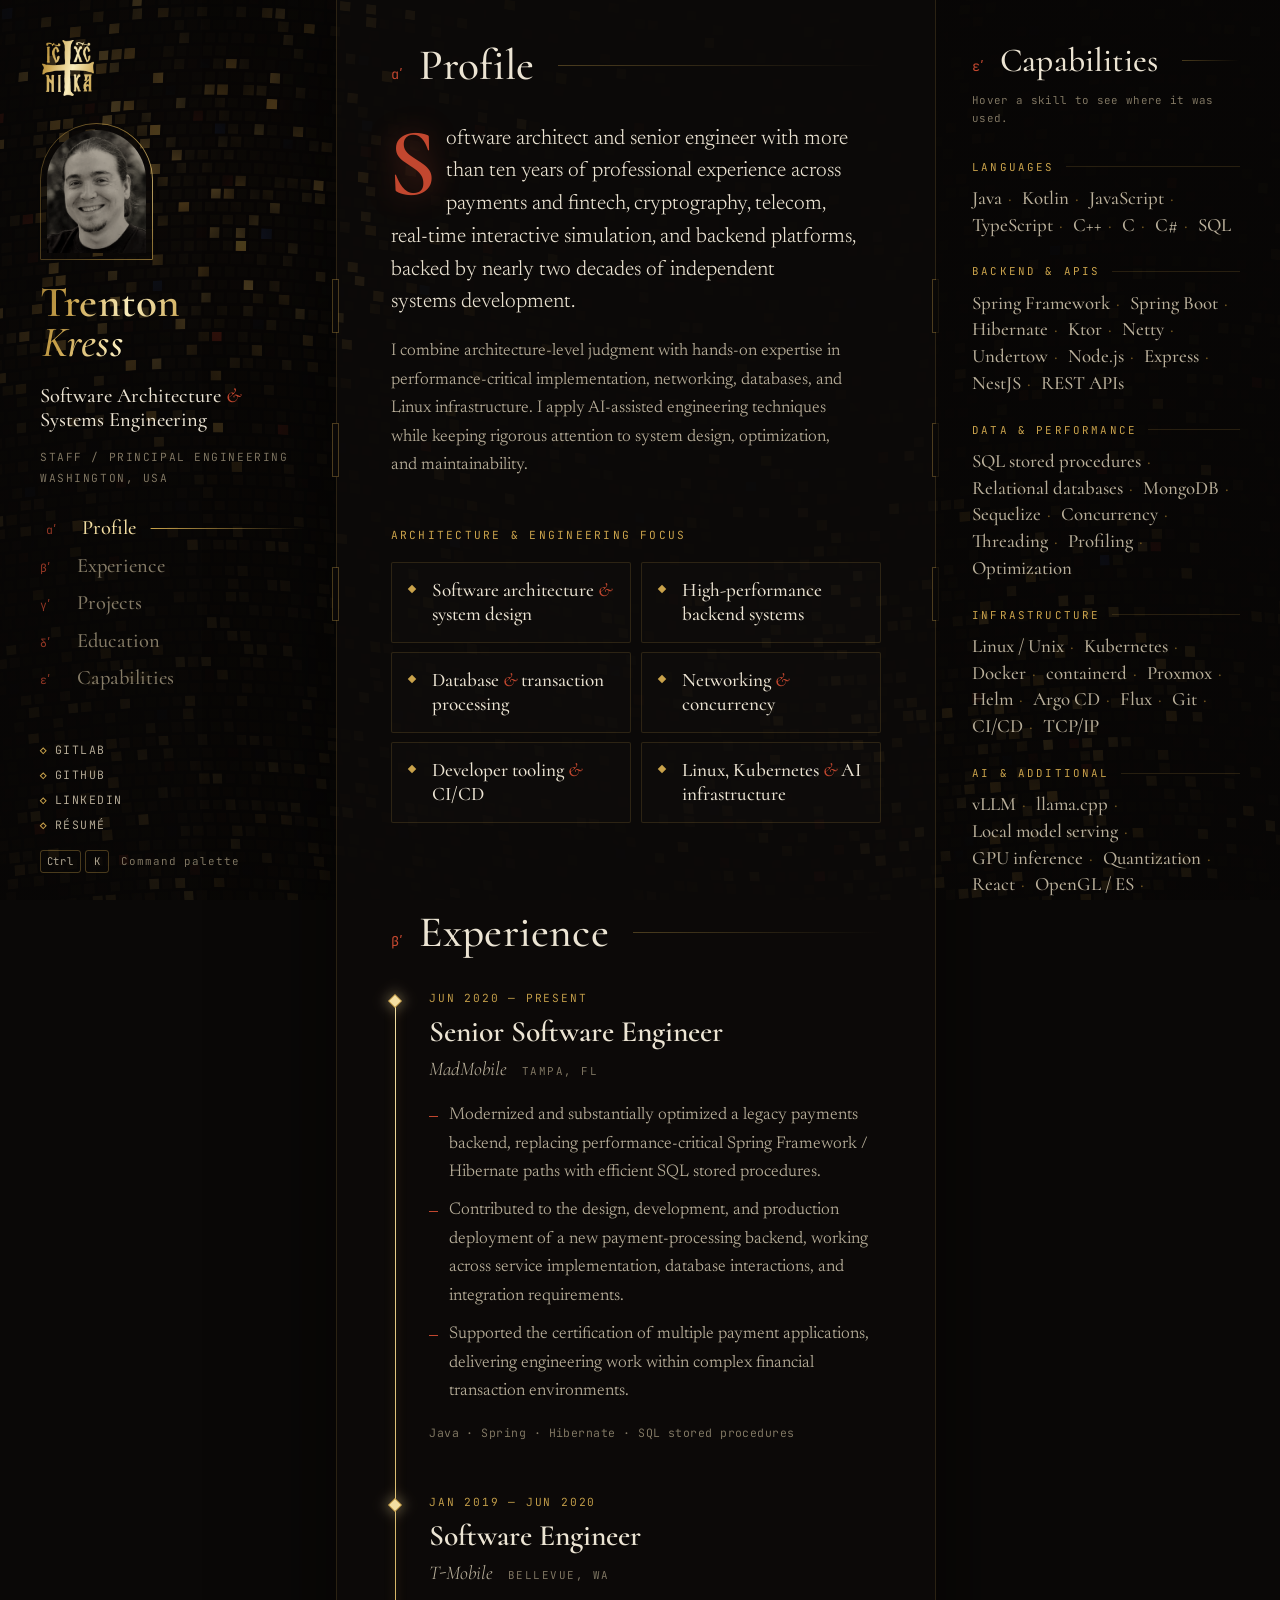
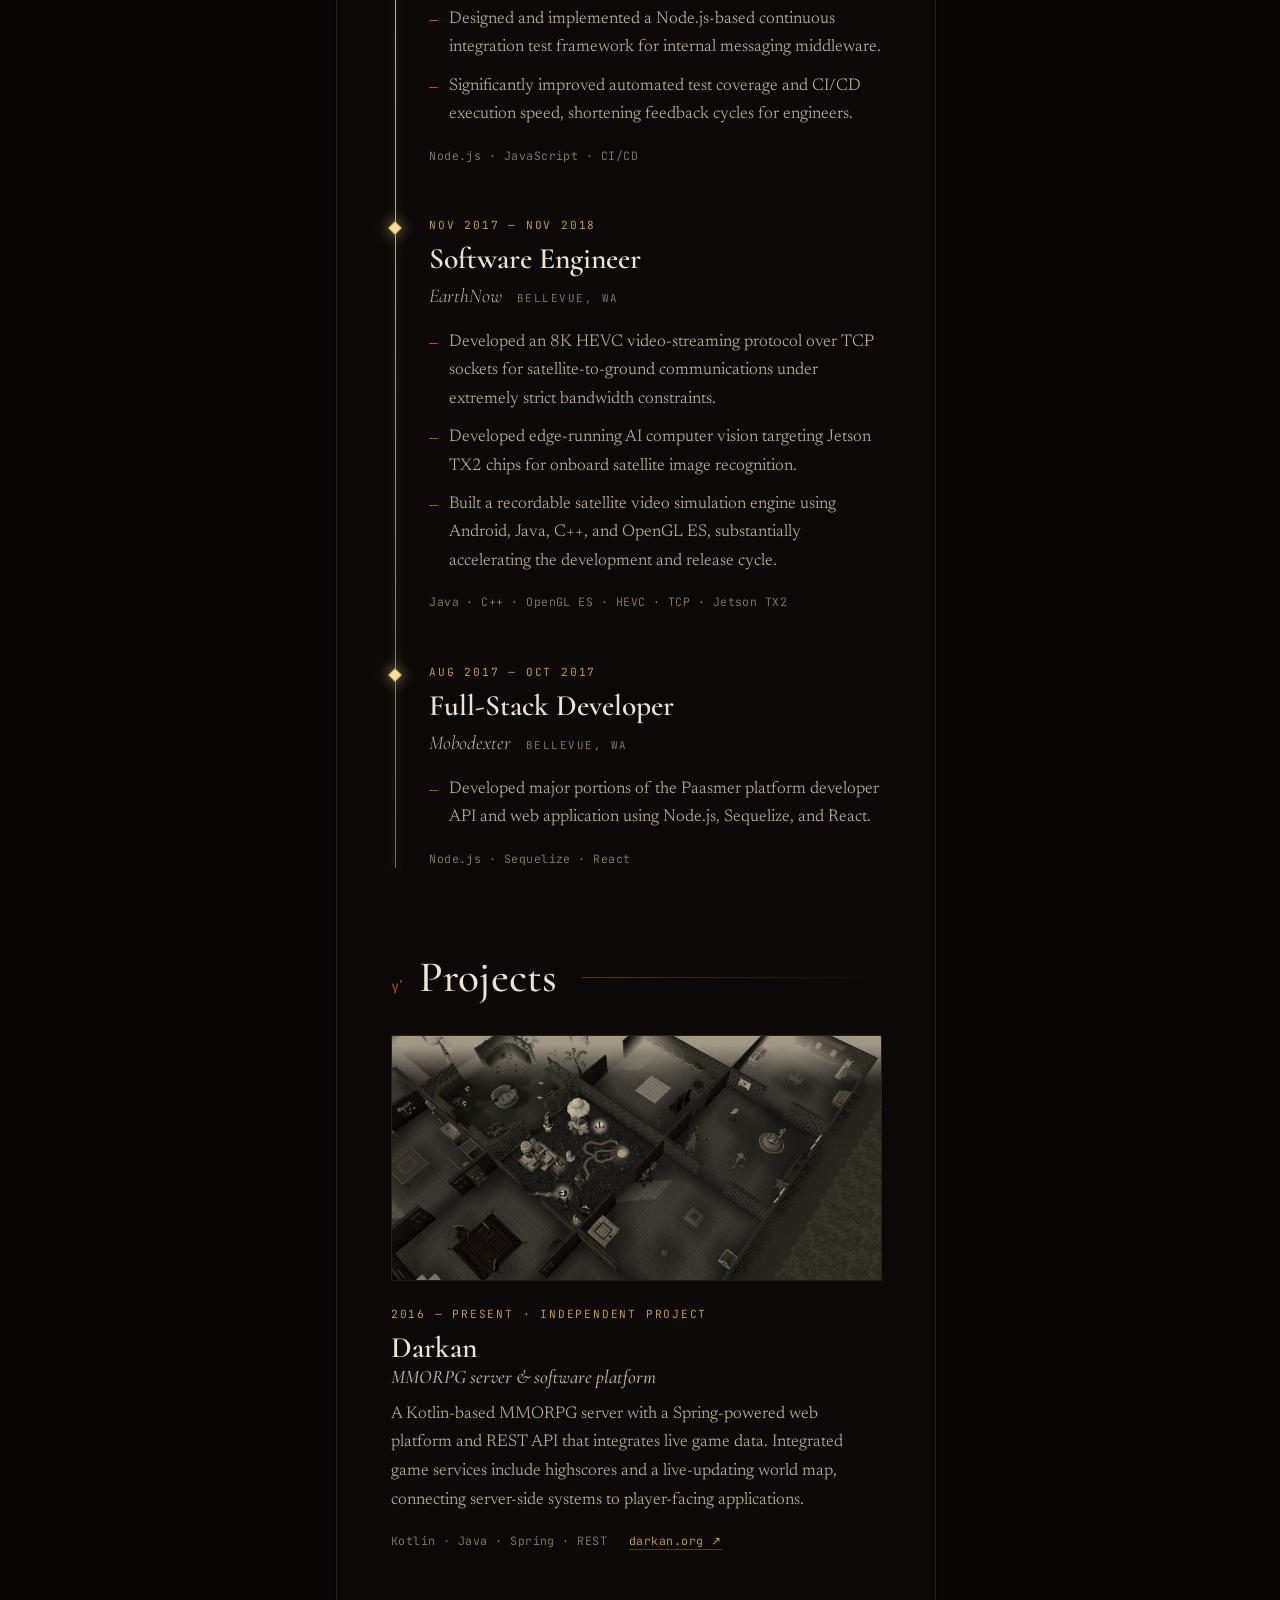
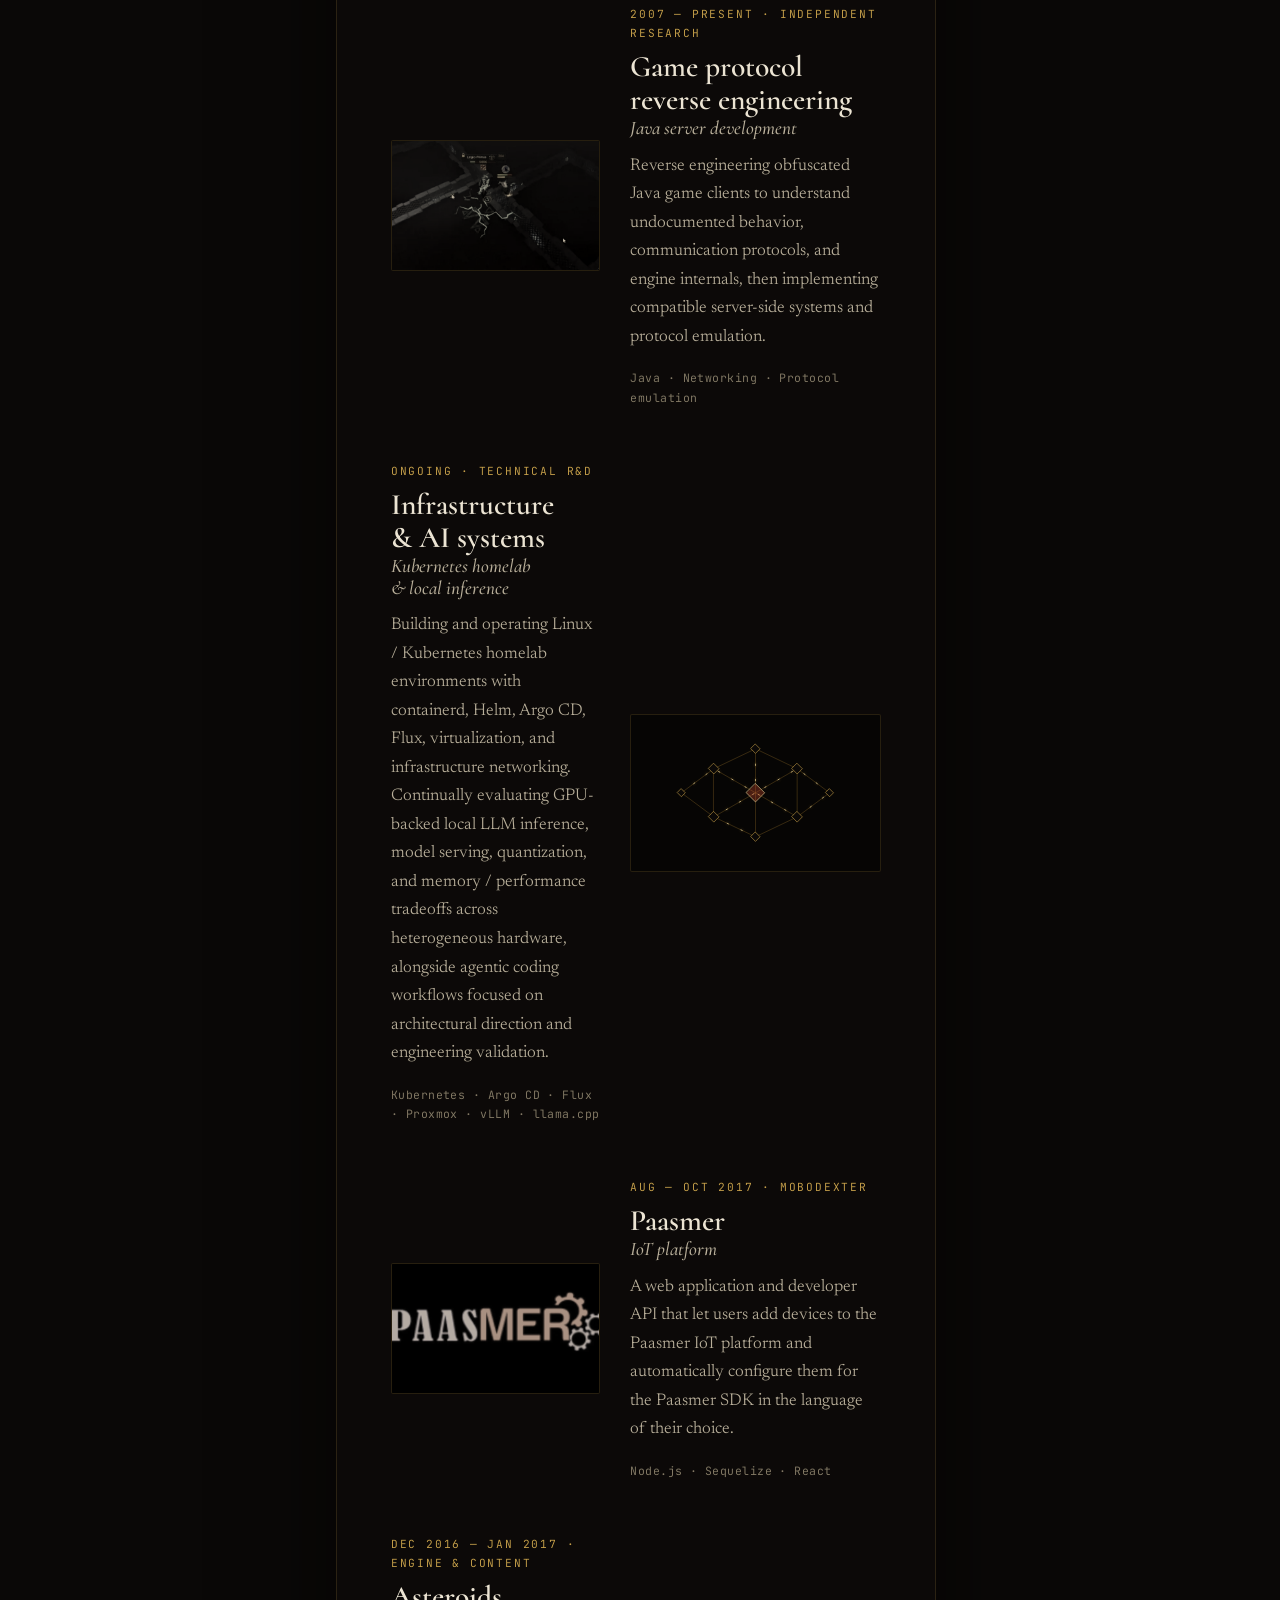
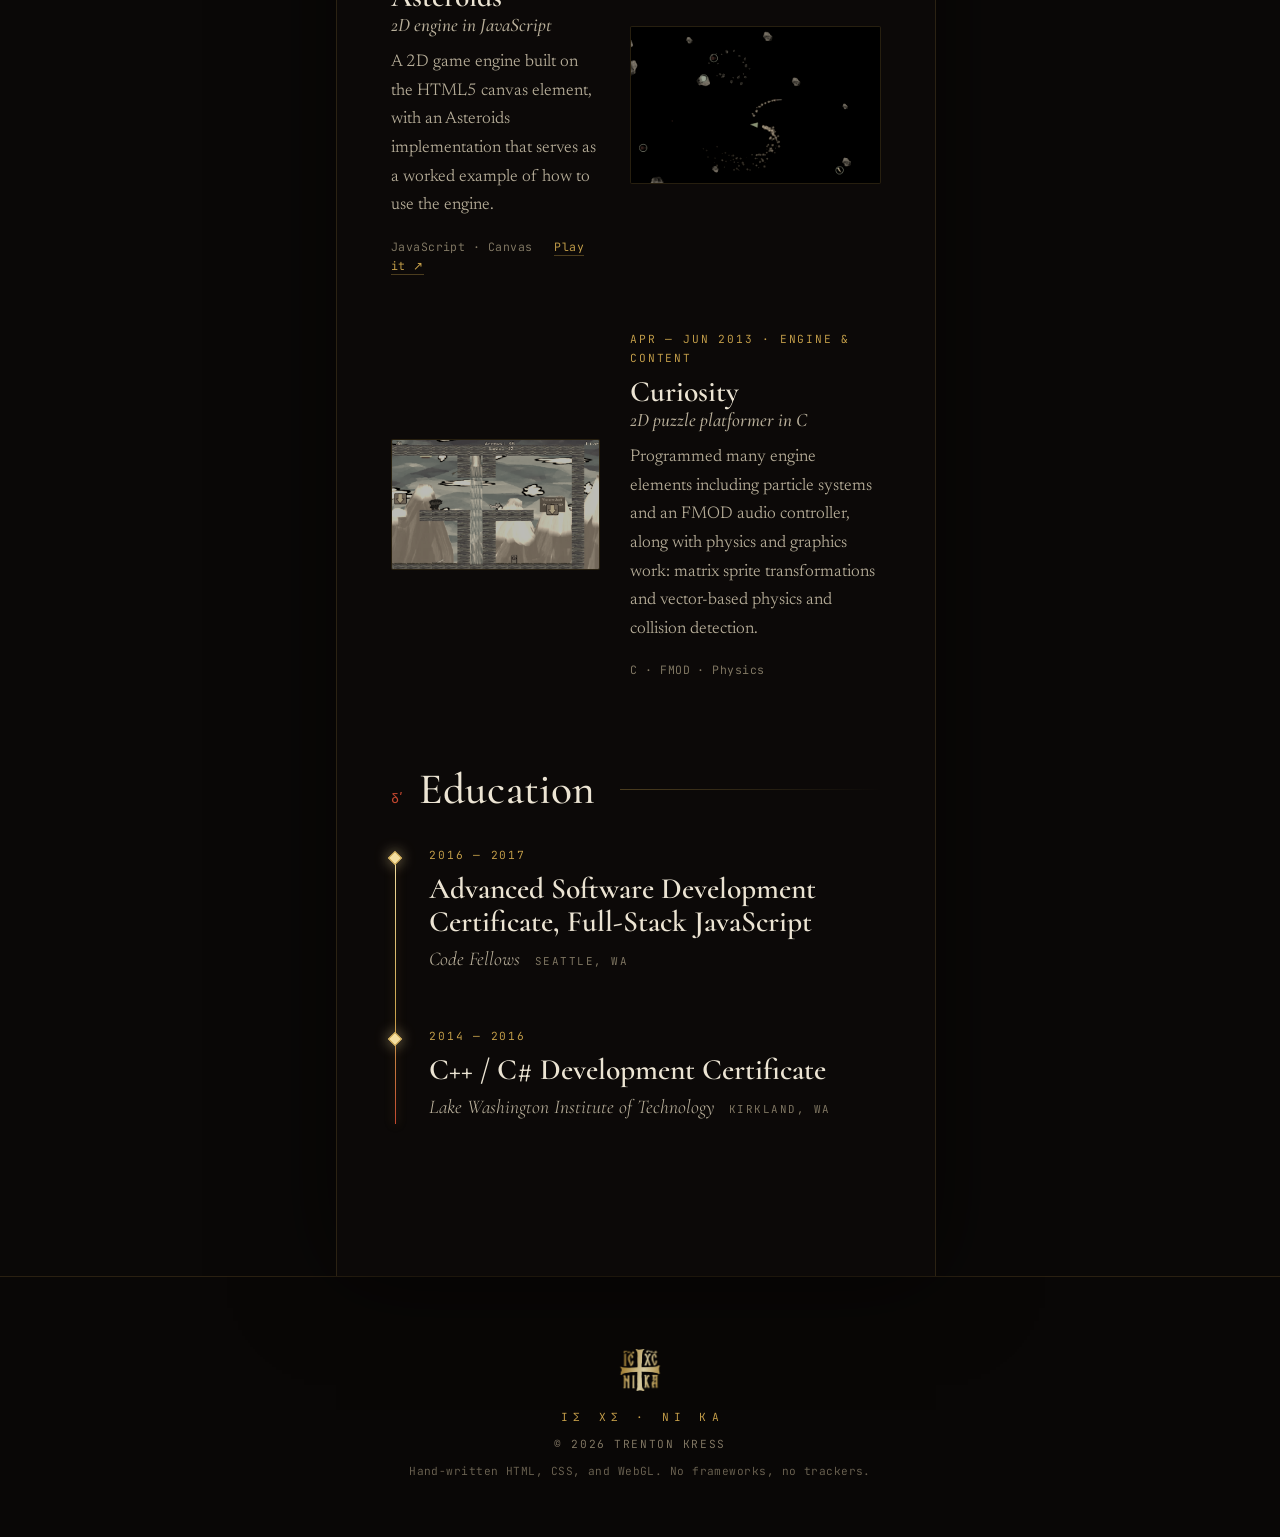
==== commit 5f89d3e8: "chore: remove email address from the site" ====
--- a/index.html
+++ b/index.html
@@ -81,7 +81,6 @@
         "alternateName": "titandino",
         "url": "https://trentonkress.com/",
         "image": "https://trentonkress.com/assets/img/trenton-kress.jpg",
-        "email": "mailto:me@trentonkress.com",
         "jobTitle": "Senior Software Engineer",
         "description": "Software architect and senior engineer with 10+ years of professional experience across payments and fintech, cryptography, telecom, real-time interactive simulation, and backend platforms.",
         "address": { "@type": "PostalAddress", "addressRegion": "WA", "addressCountry": "US" },
@@ -145,7 +144,6 @@
           <li><a href="https://github.com/titandino" target="_blank" rel="me noopener">GitHub</a></li>
           <li><a href="https://www.linkedin.com/in/trenton-kress" target="_blank" rel="me noopener">LinkedIn</a></li>
           <li><a href="https://drive.google.com/file/d/19GOUde92zU4j8xA2kPkXCQIMkXFKGWsH/view?usp=sharing" target="_blank" rel="noopener">Résumé</a></li>
-          <li><a href="mailto:me@trentonkress.com">me@trentonkress.com</a></li>
         </ul>
         <button class="summon" type="button" aria-haspopup="dialog" aria-controls="palette">
           <kbd>Ctrl</kbd><kbd>K</kbd><span>Command palette</span>
@@ -429,7 +427,7 @@
 
   <dialog id="palette" aria-label="Command palette">
     <form method="dialog">
-      <input type="text" id="palette-input" placeholder="Go to, open, copy…" autocomplete="off" spellcheck="false" aria-label="Search commands" aria-controls="palette-list">
+      <input type="text" id="palette-input" placeholder="Go to, open…" autocomplete="off" spellcheck="false" aria-label="Search commands" aria-controls="palette-list">
       <ul id="palette-list" role="listbox"></ul>
       <p class="palette-keys"><kbd>↑</kbd><kbd>↓</kbd> move <kbd>↵</kbd> select <kbd>Esc</kbd> close</p>
     </form>
--- a/css/global.css
+++ b/css/global.css
@@ -418,11 +418,6 @@
   box-shadow: 0 0 10px var(--gold);
 }
 
-.links a[href^='mailto'] {
-  text-transform: none;
-  letter-spacing: 0.04em;
-}
-
 kbd {
   display: inline-block;
   min-width: 1.5rem;
@@ -1200,10 +1195,6 @@
   .links {
     grid-template-columns: repeat(auto-fit, minmax(8.5rem, 1fr));
     gap: 0.7rem 1rem;
-  }
-
-  .links li:last-child {
-    grid-column: 1 / -1;
   }
 
   .sections {
